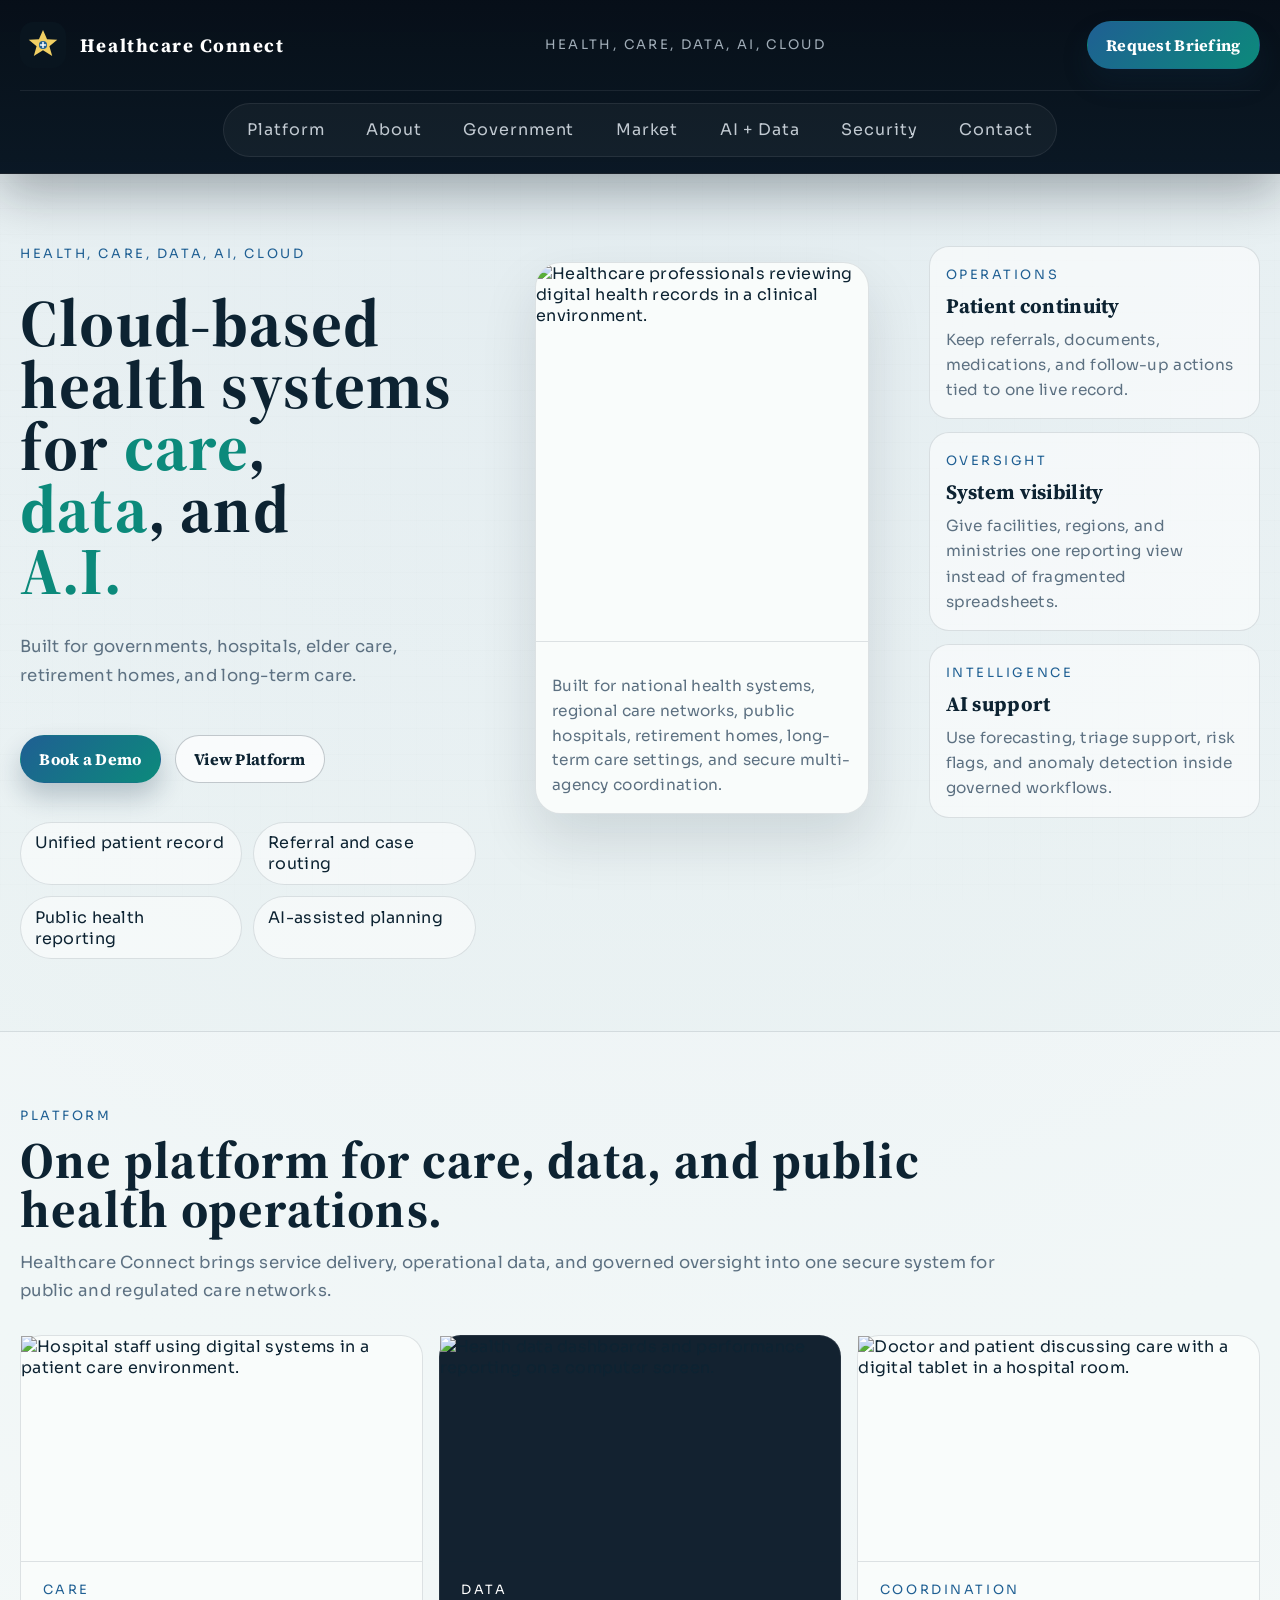
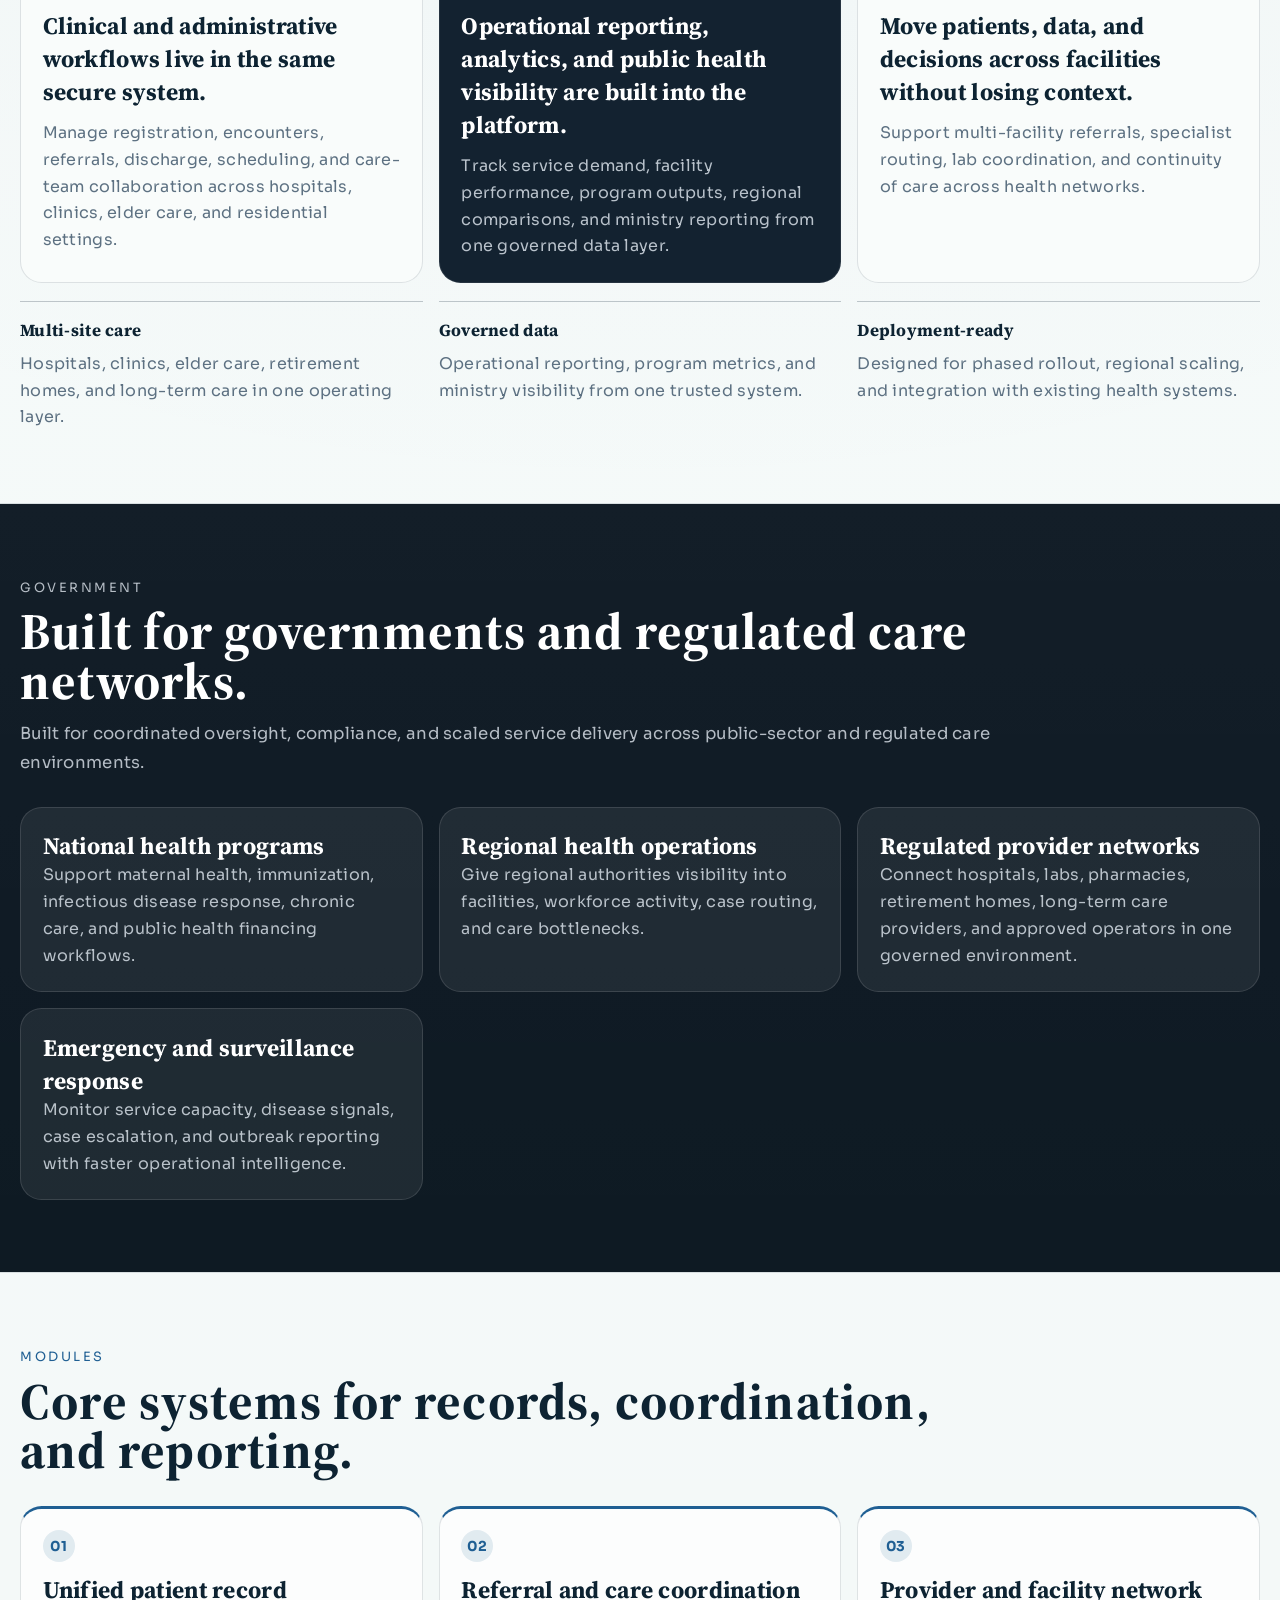
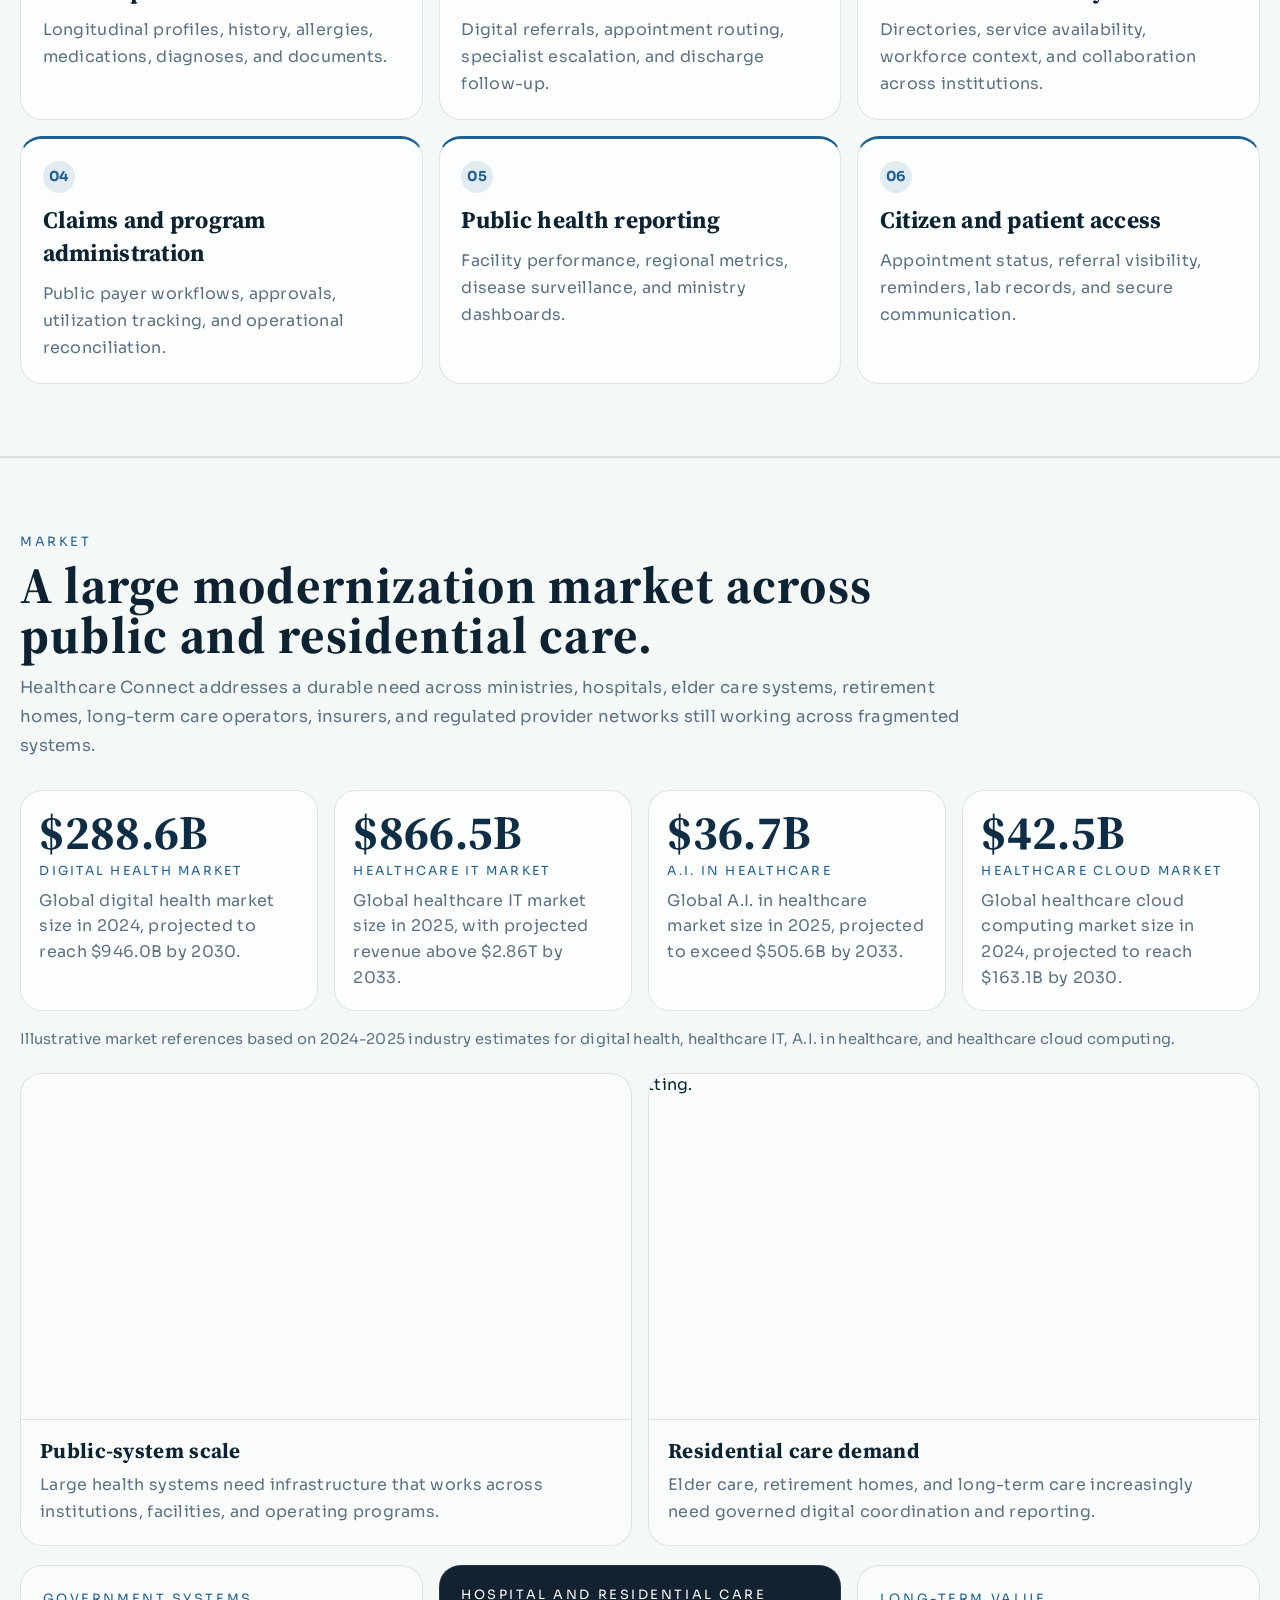
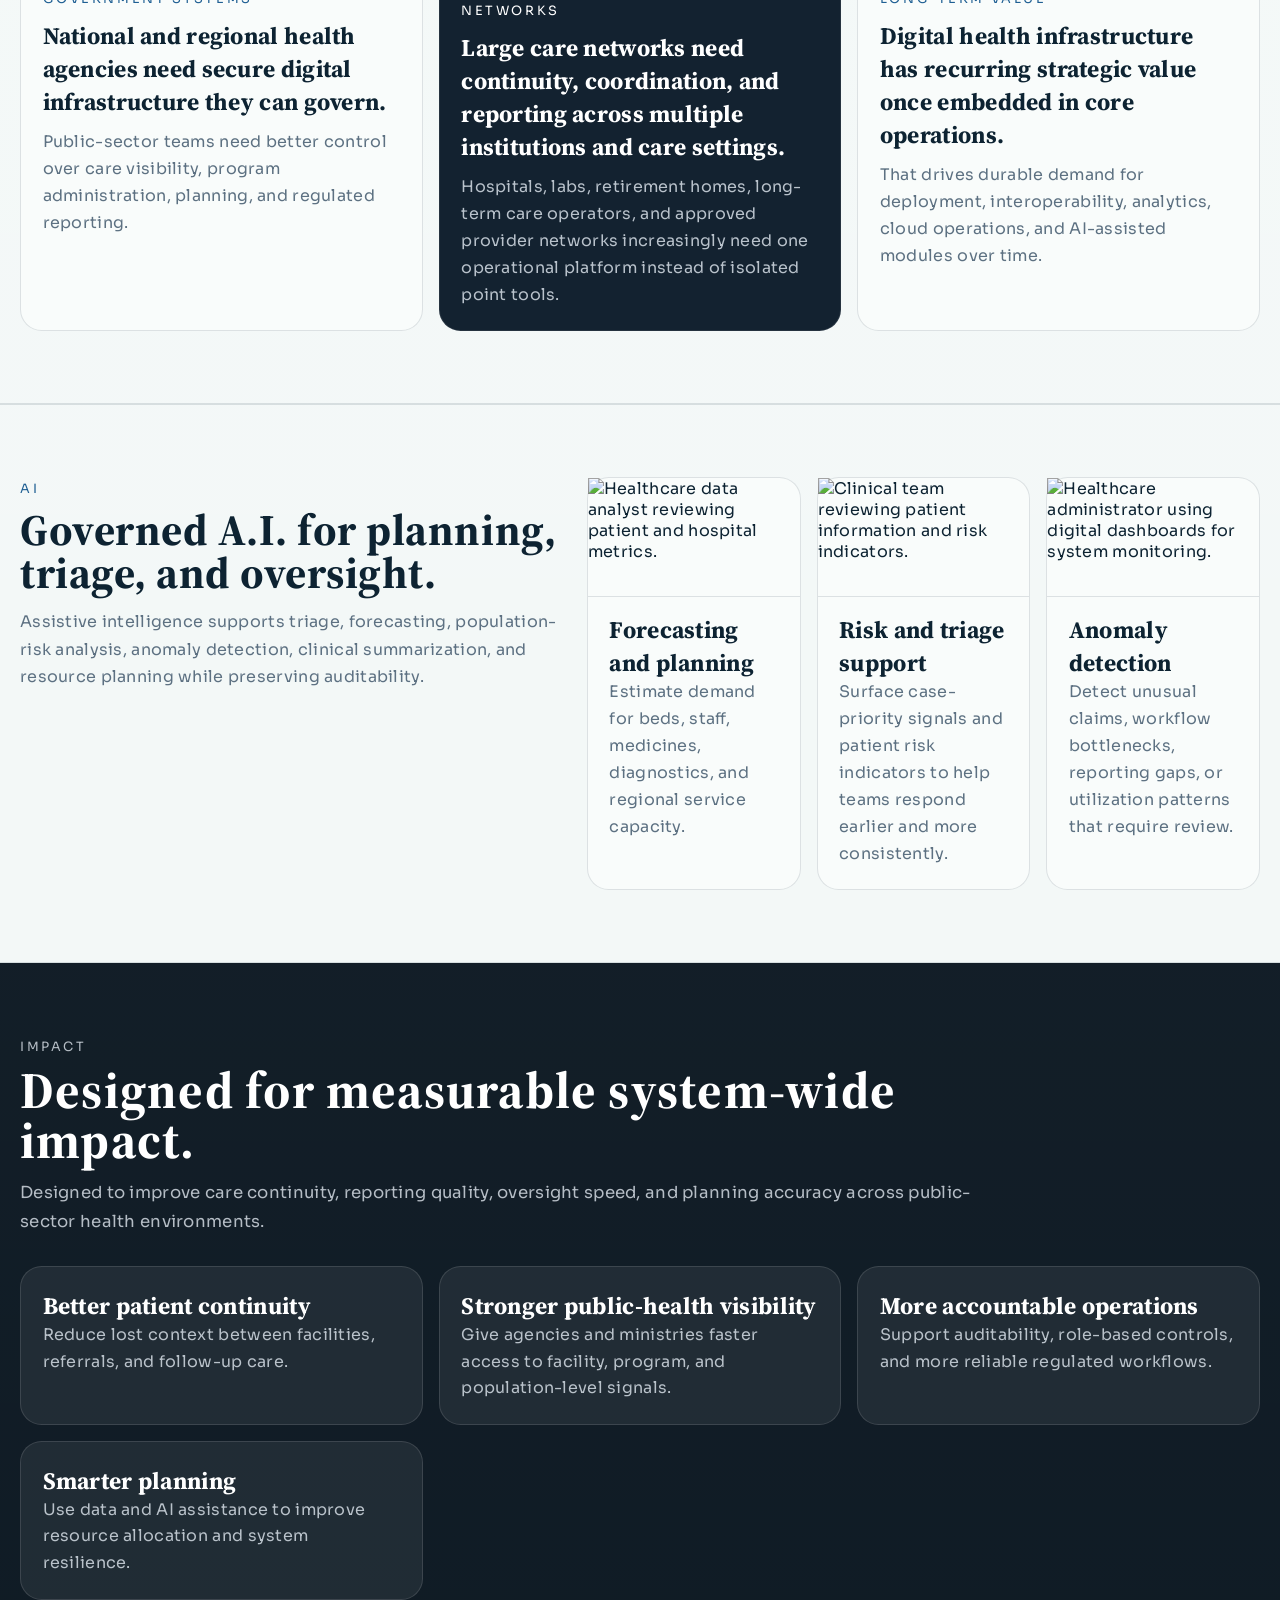
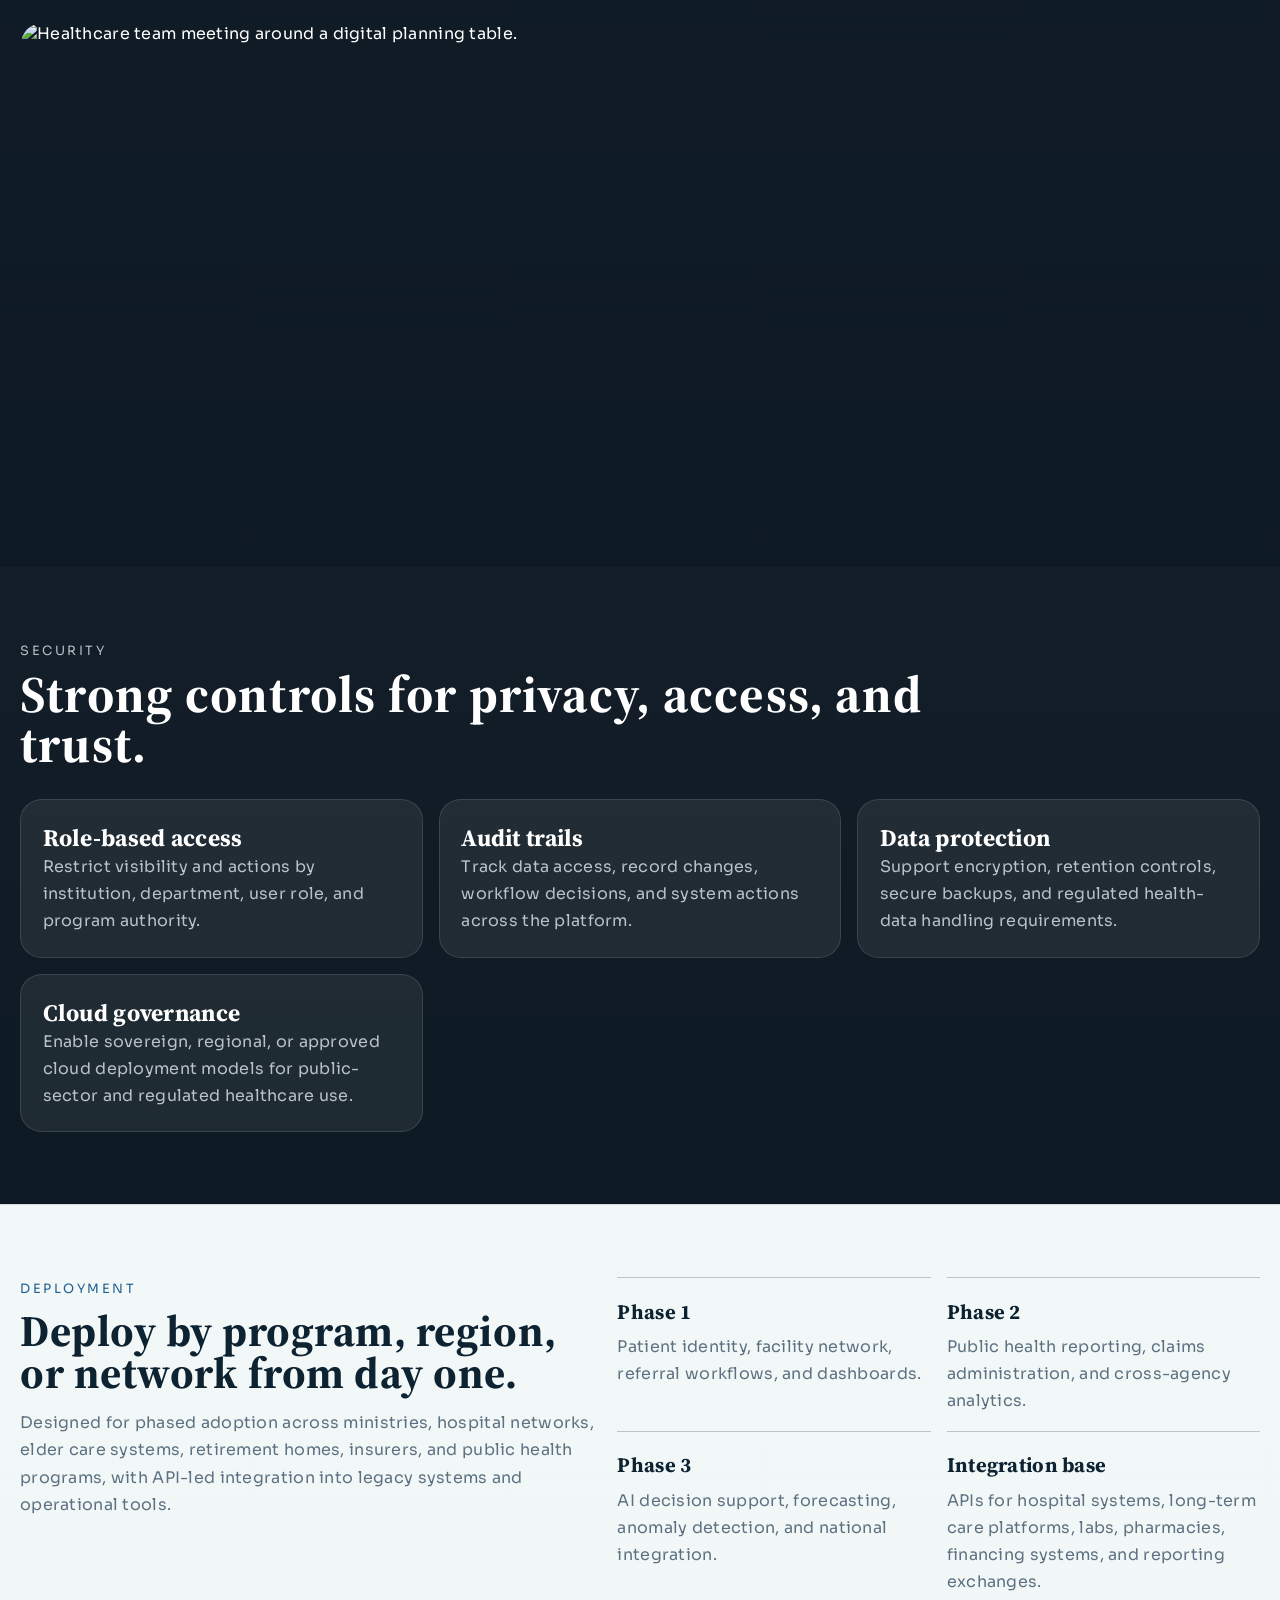
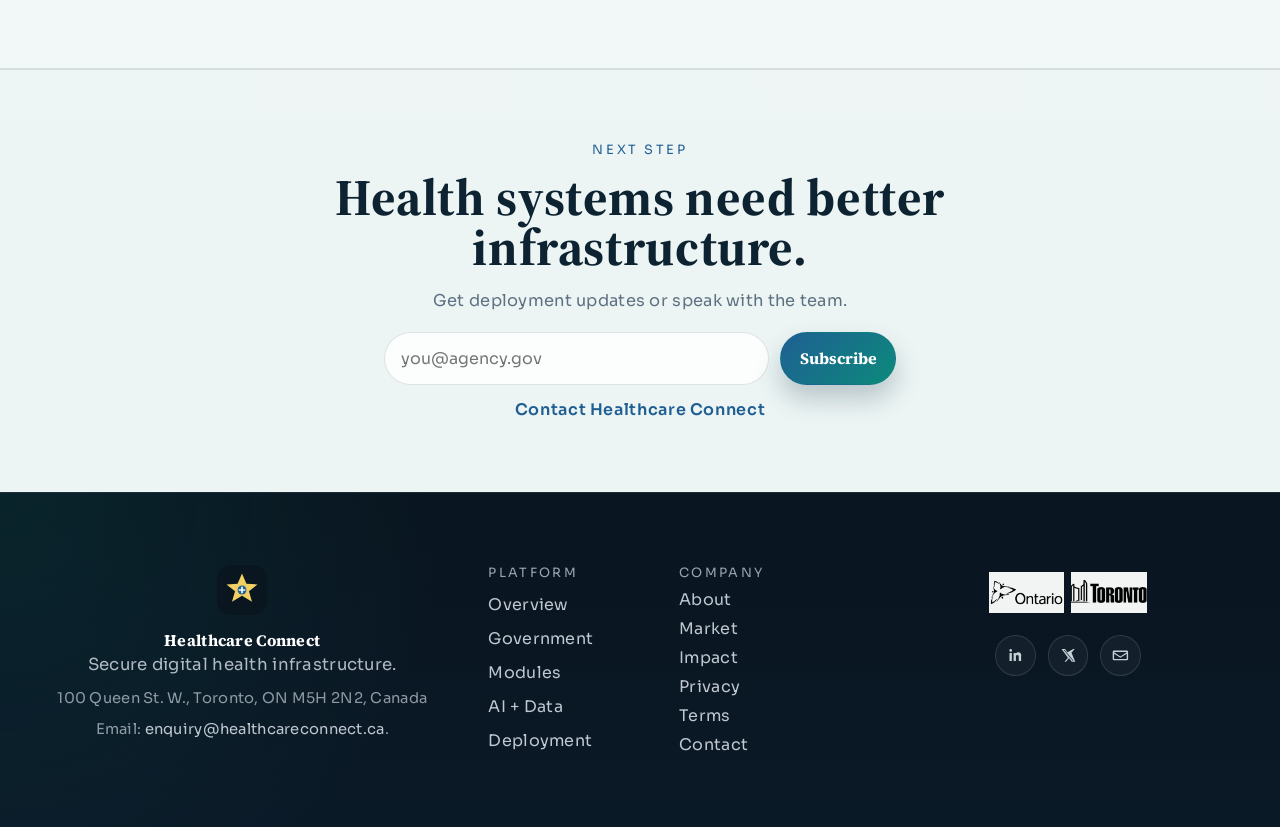
==== index.html @ ad05fa0a "Build Healthcare Connect site and deck" ====
<!DOCTYPE html>
<html lang="en">
<head>
  <meta charset="UTF-8">
  <meta name="viewport" content="width=device-width, initial-scale=1.0">
  <meta name="description" content="Healthcare Connect is a secure digital health infrastructure platform for governments, health systems, and regulated care networks.">
  <title>Healthcare Connect | Government-Ready Digital Health Infrastructure</title>
  <link rel="preconnect" href="https://fonts.googleapis.com">
  <link rel="preconnect" href="https://fonts.gstatic.com" crossorigin>
  <link href="https://fonts.googleapis.com/css2?family=Sora:wght@400;500;600;700&family=Source+Serif+4:wght@600;700&display=swap" rel="stylesheet">
  <link rel="icon" href="logo-mark.svg" type="image/svg+xml">
  <link rel="stylesheet" href="style.css">
</head>
<body>
  <div class="site-noise"></div>
  <header class="site-header">
    <div class="shell header-band">
      <a class="brand-link" href="./index.html" aria-label="Healthcare Connect home">
        <img class="brand-mark" src="logo-mark.svg" alt="Healthcare Connect logo">
        <div class="brand-copy">
          <span class="brand-name">Healthcare Connect</span>
        </div>
      </a>
      <div class="header-center">
        <span class="header-kicker">Health, Care, Data, AI, Cloud</span>
      </div>
      <a class="button button-solid" href="./contact.html">Request Briefing</a>
    </div>
    <div class="shell nav-shell">
      <nav class="main-nav" aria-label="Primary navigation">
        <a href="./index.html#platform">Platform</a>
        <a href="./about.html">About</a>
        <a href="./index.html#government">Government</a>
        <a href="./index.html#opportunity">Market</a>
        <a href="./index.html#intelligence">AI + Data</a>
        <a href="./index.html#security">Security</a>
        <a href="./contact.html">Contact</a>
      </nav>
    </div>
  </header>

  <main>
    <section class="hero">
      <div class="shell hero-grid">
        <article class="hero-copy">
          <span class="eyebrow">Health, Care, Data, AI, Cloud</span>
          <h1><span class="no-break">Cloud-based</span> <span class="no-break">health systems</span> for <span class="headline-accent">care</span>, <span class="headline-accent">data</span>, and <span class="no-break headline-accent">A.I.</span></h1>
          <p class="hero-dek">Built for governments, hospitals, elder care, retirement homes, and long-term care.</p>
          <div class="hero-actions">
            <a class="button button-solid" href="./contact.html">Book a Demo</a>
            <a class="button button-outline" href="./index.html#platform">View Platform</a>
          </div>
          <div class="hero-points">
            <span>Unified patient record</span>
            <span>Referral and case routing</span>
            <span>Public health reporting</span>
            <span>AI-assisted planning</span>
          </div>
        </article>

        <figure class="hero-visual">
          <img src="https://images.unsplash.com/photo-1576091160550-2173dba999ef?auto=format&fit=crop&w=1600&q=80" alt="Healthcare professionals reviewing digital health records in a clinical environment.">
          <figcaption>Built for national health systems, regional care networks, public hospitals, retirement homes, long-term care settings, and secure multi-agency coordination.</figcaption>
        </figure>

        <aside class="hero-rail">
          <article class="rail-card">
            <span class="rail-label">Operations</span>
            <strong>Patient continuity</strong>
            <p>Keep referrals, documents, medications, and follow-up actions tied to one live record.</p>
          </article>
          <article class="rail-card">
            <span class="rail-label">Oversight</span>
            <strong>System visibility</strong>
            <p>Give facilities, regions, and ministries one reporting view instead of fragmented spreadsheets.</p>
          </article>
          <article class="rail-card">
            <span class="rail-label">Intelligence</span>
            <strong>AI support</strong>
            <p>Use forecasting, triage support, risk flags, and anomaly detection inside governed workflows.</p>
          </article>
        </aside>
      </div>
    </section>

    <section class="section-sheet" id="platform">
      <div class="shell">
        <div class="section-head">
          <span class="section-tag">Platform</span>
          <h2>One platform for care, data, and public health operations.</h2>
          <p>Healthcare Connect brings service delivery, operational data, and governed oversight into one secure system for public and regulated care networks.</p>
        </div>
        <div class="feature-grid">
          <article class="feature-card">
            <img class="card-image" src="https://images.unsplash.com/photo-1584515933487-779824d29309?auto=format&fit=crop&w=1200&q=80" alt="Hospital staff using digital systems in a patient care environment.">
            <span class="feature-tag">Care</span>
            <h3>Clinical and administrative workflows live in the same secure system.</h3>
            <p>Manage registration, encounters, referrals, discharge, scheduling, and care-team collaboration across hospitals, clinics, elder care, and residential settings.</p>
          </article>
          <article class="feature-card feature-card-dark">
            <img class="card-image" src="https://images.unsplash.com/photo-1579154204601-01588f351e67?auto=format&fit=crop&w=1200&q=80" alt="Health data dashboards and performance reporting on a computer screen.">
            <span class="feature-tag">Data</span>
            <h3>Operational reporting, analytics, and public health visibility are built into the platform.</h3>
            <p>Track service demand, facility performance, program outputs, regional comparisons, and ministry reporting from one governed data layer.</p>
          </article>
          <article class="feature-card">
            <img class="card-image" src="https://images.unsplash.com/photo-1579684385127-1ef15d508118?auto=format&fit=crop&w=1200&q=80" alt="Doctor and patient discussing care with a digital tablet in a hospital room.">
            <span class="feature-tag">Coordination</span>
            <h3>Move patients, data, and decisions across facilities without losing context.</h3>
            <p>Support multi-facility referrals, specialist routing, lab coordination, and continuity of care across health networks.</p>
          </article>
        </div>
        <div class="platform-highlights">
          <article>
            <strong>Multi-site care</strong>
            <p>Hospitals, clinics, elder care, retirement homes, and long-term care in one operating layer.</p>
          </article>
          <article>
            <strong>Governed data</strong>
            <p>Operational reporting, program metrics, and ministry visibility from one trusted system.</p>
          </article>
          <article>
            <strong>Deployment-ready</strong>
            <p>Designed for phased rollout, regional scaling, and integration with existing health systems.</p>
          </article>
        </div>
      </div>
    </section>

    <section class="section-dark" id="government">
      <div class="shell">
        <div class="section-head section-head-light">
          <span class="section-tag">Government</span>
          <h2>Built for governments and regulated care networks.</h2>
          <p>Built for coordinated oversight, compliance, and scaled service delivery across public-sector and regulated care environments.</p>
        </div>
        <div class="government-grid">
          <article class="government-card">
            <strong>National health programs</strong>
            <p>Support maternal health, immunization, infectious disease response, chronic care, and public health financing workflows.</p>
          </article>
          <article class="government-card">
            <strong>Regional health operations</strong>
            <p>Give regional authorities visibility into facilities, workforce activity, case routing, and care bottlenecks.</p>
          </article>
          <article class="government-card">
            <strong>Regulated provider networks</strong>
            <p>Connect hospitals, labs, pharmacies, retirement homes, long-term care providers, and approved operators in one governed environment.</p>
          </article>
          <article class="government-card">
            <strong>Emergency and surveillance response</strong>
            <p>Monitor service capacity, disease signals, case escalation, and outbreak reporting with faster operational intelligence.</p>
          </article>
        </div>
      </div>
    </section>

    <section class="section-sheet" id="modules">
      <div class="shell">
        <div class="section-head">
          <span class="section-tag">Modules</span>
          <h2>Core systems for records, coordination, and reporting.</h2>
        </div>
        <div class="module-grid">
          <article class="module-card">
            <span class="module-no">01</span>
            <h3>Unified patient record</h3>
            <p>Longitudinal profiles, history, allergies, medications, diagnoses, and documents.</p>
          </article>
          <article class="module-card">
            <span class="module-no">02</span>
            <h3>Referral and care coordination</h3>
            <p>Digital referrals, appointment routing, specialist escalation, and discharge follow-up.</p>
          </article>
          <article class="module-card">
            <span class="module-no">03</span>
            <h3>Provider and facility network</h3>
            <p>Directories, service availability, workforce context, and collaboration across institutions.</p>
          </article>
          <article class="module-card">
            <span class="module-no">04</span>
            <h3>Claims and program administration</h3>
            <p>Public payer workflows, approvals, utilization tracking, and operational reconciliation.</p>
          </article>
          <article class="module-card">
            <span class="module-no">05</span>
            <h3>Public health reporting</h3>
            <p>Facility performance, regional metrics, disease surveillance, and ministry dashboards.</p>
          </article>
          <article class="module-card">
            <span class="module-no">06</span>
            <h3>Citizen and patient access</h3>
            <p>Appointment status, referral visibility, reminders, lab records, and secure communication.</p>
          </article>
        </div>
      </div>
    </section>

    <section class="section-sheet" id="opportunity">
      <div class="shell">
        <div class="section-head">
          <span class="section-tag">Market</span>
          <h2>A large modernization market across public and residential care.</h2>
          <p>Healthcare Connect addresses a durable need across ministries, hospitals, elder care systems, retirement homes, long-term care operators, insurers, and regulated provider networks still working across fragmented systems.</p>
        </div>
        <div class="market-stats">
          <article class="stat-card">
            <strong>$288.6B</strong>
            <span>digital health market</span>
            <p>Global digital health market size in 2024, projected to reach $946.0B by 2030.</p>
          </article>
          <article class="stat-card">
            <strong>$866.5B</strong>
            <span>healthcare IT market</span>
            <p>Global healthcare IT market size in 2025, with projected revenue above $2.86T by 2033.</p>
          </article>
          <article class="stat-card">
            <strong>$36.7B</strong>
            <span>A.I. in healthcare</span>
            <p>Global A.I. in healthcare market size in 2025, projected to exceed $505.6B by 2033.</p>
          </article>
          <article class="stat-card">
            <strong>$42.5B</strong>
            <span>healthcare cloud market</span>
            <p>Global healthcare cloud computing market size in 2024, projected to reach $163.1B by 2030.</p>
          </article>
        </div>
        <p class="market-source-note">Illustrative market references based on 2024-2025 industry estimates for digital health, healthcare IT, A.I. in healthcare, and healthcare cloud computing.</p>
        <div class="market-gallery">
          <article class="market-gallery-card">
            <img class="card-image" src="https://images.unsplash.com/photo-1584515933487-779824d29309?auto=format&fit=crop&w=1400&q=80" alt="Hospital corridor with clinical staff moving through a healthcare facility.">
            <strong>Public-system scale</strong>
            <p>Large health systems need infrastructure that works across institutions, facilities, and operating programs.</p>
          </article>
          <article class="market-gallery-card">
            <img class="card-image" src="https://images.unsplash.com/photo-1576091160399-112ba8d25d1d?auto=format&fit=crop&w=1400&q=80" alt="Senior care professional assisting an older adult in a residential care setting.">
            <strong>Residential care demand</strong>
            <p>Elder care, retirement homes, and long-term care increasingly need governed digital coordination and reporting.</p>
          </article>
        </div>
        <div class="opportunity-grid">
          <article class="feature-card">
            <span class="feature-tag">Government systems</span>
            <h3>National and regional health agencies need secure digital infrastructure they can govern.</h3>
            <p>Public-sector teams need better control over care visibility, program administration, planning, and regulated reporting.</p>
          </article>
          <article class="feature-card feature-card-dark">
            <span class="feature-tag">Hospital and residential care networks</span>
            <h3>Large care networks need continuity, coordination, and reporting across multiple institutions and care settings.</h3>
            <p>Hospitals, labs, retirement homes, long-term care operators, and approved provider networks increasingly need one operational platform instead of isolated point tools.</p>
          </article>
          <article class="feature-card">
            <span class="feature-tag">Long-term value</span>
            <h3>Digital health infrastructure has recurring strategic value once embedded in core operations.</h3>
            <p>That drives durable demand for deployment, interoperability, analytics, cloud operations, and AI-assisted modules over time.</p>
          </article>
        </div>
      </div>
    </section>

    <section class="section-sheet" id="intelligence">
      <div class="shell intelligence-shell">
        <div class="intelligence-copy">
          <span class="section-tag">AI</span>
          <h2>Governed A.I. for planning, triage, and oversight.</h2>
          <p>Assistive intelligence supports triage, forecasting, population-risk analysis, anomaly detection, clinical summarization, and resource planning while preserving auditability.</p>
        </div>
        <div class="intelligence-grid">
          <article class="intelligence-card">
            <img class="card-image" src="https://images.unsplash.com/photo-1581056771107-24ca5f033842?auto=format&fit=crop&w=1200&q=80" alt="Healthcare data analyst reviewing patient and hospital metrics.">
            <strong>Forecasting and planning</strong>
            <p>Estimate demand for beds, staff, medicines, diagnostics, and regional service capacity.</p>
          </article>
          <article class="intelligence-card">
            <img class="card-image" src="https://images.unsplash.com/photo-1576671081837-49000212a370?auto=format&fit=crop&w=1200&q=80" alt="Clinical team reviewing patient information and risk indicators.">
            <strong>Risk and triage support</strong>
            <p>Surface case-priority signals and patient risk indicators to help teams respond earlier and more consistently.</p>
          </article>
          <article class="intelligence-card">
            <img class="card-image" src="https://images.unsplash.com/photo-1579165466741-7f35e4755660?auto=format&fit=crop&w=1200&q=80" alt="Healthcare administrator using digital dashboards for system monitoring.">
            <strong>Anomaly detection</strong>
            <p>Detect unusual claims, workflow bottlenecks, reporting gaps, or utilization patterns that require review.</p>
          </article>
        </div>
      </div>
    </section>

    <section class="section-dark" id="impact">
      <div class="shell">
        <div class="section-head section-head-light">
          <span class="section-tag">Impact</span>
          <h2>Designed for measurable system-wide impact.</h2>
          <p>Designed to improve care continuity, reporting quality, oversight speed, and planning accuracy across public-sector health environments.</p>
        </div>
        <div class="impact-grid">
          <article class="security-card">
            <strong>Better patient continuity</strong>
            <p>Reduce lost context between facilities, referrals, and follow-up care.</p>
          </article>
          <article class="security-card">
            <strong>Stronger public-health visibility</strong>
            <p>Give agencies and ministries faster access to facility, program, and population-level signals.</p>
          </article>
          <article class="security-card">
            <strong>More accountable operations</strong>
            <p>Support auditability, role-based controls, and more reliable regulated workflows.</p>
          </article>
          <article class="security-card">
            <strong>Smarter planning</strong>
            <p>Use data and AI assistance to improve resource allocation and system resilience.</p>
          </article>
        </div>
        <div class="impact-visual-band">
          <img src="https://images.unsplash.com/photo-1579154204601-01588f351e67?auto=format&fit=crop&w=1800&q=80" alt="Healthcare team meeting around a digital planning table.">
        </div>
      </div>
    </section>

    <section class="section-dark" id="security">
      <div class="shell">
        <div class="section-head section-head-light">
          <span class="section-tag">Security</span>
          <h2>Strong controls for privacy, access, and trust.</h2>
        </div>
        <div class="security-grid">
          <article class="security-card">
            <strong>Role-based access</strong>
            <p>Restrict visibility and actions by institution, department, user role, and program authority.</p>
          </article>
          <article class="security-card">
            <strong>Audit trails</strong>
            <p>Track data access, record changes, workflow decisions, and system actions across the platform.</p>
          </article>
          <article class="security-card">
            <strong>Data protection</strong>
            <p>Support encryption, retention controls, secure backups, and regulated health-data handling requirements.</p>
          </article>
          <article class="security-card">
            <strong>Cloud governance</strong>
            <p>Enable sovereign, regional, or approved cloud deployment models for public-sector and regulated healthcare use.</p>
          </article>
        </div>
      </div>
    </section>

    <section class="section-sheet" id="deployment">
      <div class="shell deployment-shell">
        <div class="deployment-copy">
          <span class="section-tag">Deployment</span>
          <h2>Deploy by program, region, or network from day one.</h2>
          <p>Designed for phased adoption across ministries, hospital networks, elder care systems, retirement homes, insurers, and public health programs, with API-led integration into legacy systems and operational tools.</p>
        </div>
        <div class="deployment-list">
          <article>
            <strong>Phase 1</strong>
            <p>Patient identity, facility network, referral workflows, and dashboards.</p>
          </article>
          <article>
            <strong>Phase 2</strong>
            <p>Public health reporting, claims administration, and cross-agency analytics.</p>
          </article>
          <article>
            <strong>Phase 3</strong>
            <p>AI decision support, forecasting, anomaly detection, and national integration.</p>
          </article>
          <article>
            <strong>Integration base</strong>
            <p>APIs for hospital systems, long-term care platforms, labs, pharmacies, financing systems, and reporting exchanges.</p>
          </article>
        </div>
      </div>
    </section>

    <section class="closing-section">
      <div class="shell closing-stack">
        <span class="section-tag">Next Step</span>
        <h2>Health systems need better infrastructure.</h2>
        <p class="closing-lead">Get deployment updates or speak with the team.</p>
        <form class="closing-inline-form" action="#" method="post">
          <input type="email" name="newsletter-email" placeholder="you@agency.gov" required>
          <button class="button button-solid" type="submit">Subscribe</button>
        </form>
        <a class="closing-link" href="./contact.html">Contact Healthcare Connect</a>
      </div>
    </section>
  </main>

  <footer class="site-footer">
    <div class="shell footer-shell">
      <div class="footer-brand">
        <img class="brand-mark" src="logo-mark.svg" alt="Healthcare Connect logo">
        <div>
          <strong>Healthcare Connect</strong>
          <p>Secure digital health infrastructure.</p>
          <p class="footer-address">100 Queen St. W., Toronto, ON M5H 2N2, Canada</p>
          <p class="footer-email">Email: <a href="mailto:enquiry@healthcareconnect.ca">enquiry@healthcareconnect.ca</a>.</p>
        </div>
      </div>
      <div class="footer-links">
        <div class="footer-link-group">
          <span>Platform</span>
          <a href="./index.html#platform">Overview</a>
          <a href="./index.html#government">Government</a>
          <a href="./index.html#modules">Modules</a>
          <a href="./index.html#intelligence">AI + Data</a>
          <a href="./index.html#deployment">Deployment</a>
        </div>
        <div class="footer-link-group">
          <span>Company</span>
          <a href="./about.html">About</a>
          <a href="./index.html#opportunity">Market</a>
          <a href="./index.html#impact">Impact</a>
          <a href="./privacy.html">Privacy</a>
          <a href="./terms.html">Terms</a>
          <a href="./contact.html">Contact</a>
        </div>
      </div>
      <div class="footer-social-block">
        <div class="footer-logo-strip" aria-label="Partner logos">
          <img src="./ontlog.png" alt="Ontario logo">
          <img src="./citor.png" alt="City of Toronto logo">
        </div>
        <div class="footer-socials" aria-label="Social media links">
          <a href="#" aria-label="LinkedIn">
            <svg viewBox="0 0 24 24" aria-hidden="true"><path fill="currentColor" d="M6.94 8.5H3.56V20h3.38V8.5ZM5.25 3A1.97 1.97 0 1 0 5.3 6.94 1.97 1.97 0 0 0 5.25 3ZM20.44 12.47c0-3.45-1.84-5.05-4.3-5.05-1.98 0-2.87 1.09-3.37 1.86V8.5H9.4V20h3.37v-6.42c0-.34.03-.68.13-.93.27-.68.9-1.38 1.95-1.38 1.38 0 1.93 1.04 1.93 2.57V20h3.37v-7.53Z"/></svg>
          </a>
          <a href="#" aria-label="X">
            <svg viewBox="0 0 24 24" aria-hidden="true"><path fill="currentColor" d="M18.9 3H21l-4.58 5.24L21.8 21h-4.94l-3.87-5.06L8.56 21H6.45l4.9-5.61L2.2 3h5.07l3.5 4.63L18.9 3Zm-.73 16.74h1.16L6.64 4.2H5.4l12.77 15.54Z"/></svg>
          </a>
          <a href="mailto:enquiry@healthcareconnect.ca" aria-label="Email">
            <svg viewBox="0 0 24 24" aria-hidden="true"><path fill="currentColor" d="M3 5h18a2 2 0 0 1 2 2v10a2 2 0 0 1-2 2H3a2 2 0 0 1-2-2V7a2 2 0 0 1 2-2Zm0 2v.51l9 5.89 9-5.89V7H3Zm18 10V9.49l-8.45 5.53a1 1 0 0 1-1.1 0L3 9.49V17h18Z"/></svg>
          </a>
        </div>
      </div>
    </div>
  </footer>

  <script src="script.js"></script>
</body>
</html>
---- style.css ----
:root {
  --paper: #edf5f4;
  --paper-bright: #f9fcfb;
  --ink: #0d2332;
  --muted: #5d7182;
  --line: rgba(13, 35, 50, 0.12);
  --line-strong: rgba(13, 35, 50, 0.24);
  --navy: #0f2e46;
  --cobalt: #1f5f93;
  --teal: #0c8a7b;
  --deep: #09151f;
  --deep-soft: #132230;
  --white: #ffffff;
}

*,
*::before,
*::after {
  box-sizing: border-box;
}

html {
  scroll-behavior: smooth;
}

body {
  margin: 0;
  font-family: "Sora", sans-serif;
  letter-spacing: 0.018em;
  color: var(--ink);
  background:
    radial-gradient(circle at top, rgba(31, 95, 147, 0.08), transparent 24%),
    linear-gradient(180deg, rgba(255, 255, 255, 0.35), rgba(255, 255, 255, 0)),
    var(--paper);
}

img {
  display: block;
  max-width: 100%;
}

a {
  color: inherit;
}

button,
input,
textarea {
  font: inherit;
}

h1,
h2,
h3,
strong,
.brand-name,
.button,
.header-edition {
  font-family: "Source Serif 4", serif;
  font-weight: 700;
}

h1,
h2,
h3,
p {
  margin: 0;
}

.shell {
  width: min(1240px, calc(100% - 2rem));
  margin: 0 auto;
}

.site-noise {
  position: fixed;
  inset: 0;
  pointer-events: none;
  background:
    linear-gradient(rgba(0, 0, 0, 0.018) 1px, transparent 1px),
    linear-gradient(90deg, rgba(0, 0, 0, 0.015) 1px, transparent 1px);
  background-size: 100% 26px, 26px 100%;
  opacity: 0.45;
  z-index: 0;
}

.site-header,
main,
.site-footer {
  position: relative;
  z-index: 1;
}

.site-header {
  background:
    linear-gradient(180deg, rgba(7, 15, 24, 0.98), rgba(11, 24, 37, 0.95)),
    var(--deep);
  border-bottom: 1px solid rgba(255, 255, 255, 0.08);
  box-shadow: 0 18px 48px rgba(6, 16, 26, 0.32);
}

.header-band {
  display: grid;
  grid-template-columns: auto 1fr auto;
  gap: 1rem;
  align-items: center;
  min-height: 5.6rem;
}

.brand-link,
.brand-copy,
.footer-brand {
  display: flex;
  align-items: center;
}

.brand-link {
  gap: 0.9rem;
  text-decoration: none;
}

.brand-mark {
  width: 2.85rem;
  height: 2.85rem;
}

.brand-copy {
  flex-direction: column;
  align-items: flex-start;
  gap: 0.08rem;
}

.brand-name,
.header-edition {
  color: var(--white);
}

.brand-name {
  font-size: 1.18rem;
  letter-spacing: 0.08em;
}

.brand-subtitle,
.header-kicker {
  color: rgba(214, 228, 239, 0.74);
  font-size: 0.82rem;
  letter-spacing: 0.18em;
  text-transform: uppercase;
}

.header-center {
  text-align: center;
  justify-self: center;
  padding: 0 1rem;
}

.header-kicker {
  display: block;
}

.header-edition {
  display: block;
  font-size: 1.14rem;
  letter-spacing: 0.06em;
}

.nav-shell {
  border-top: 1px solid rgba(255, 255, 255, 0.08);
  padding: 0.75rem 0 1rem;
}

.main-nav {
  display: flex;
  flex-wrap: wrap;
  gap: 0.55rem;
  align-items: center;
  padding: 0.45rem;
  border: 1px solid rgba(255, 255, 255, 0.08);
  background: rgba(255, 255, 255, 0.04);
  border-radius: 999px;
  width: fit-content;
  max-width: 100%;
  margin: 0 auto;
}

.main-nav a,
.footer-links a {
  text-decoration: none;
}

.main-nav a {
  min-height: 2.35rem;
  display: inline-flex;
  align-items: center;
  padding: 0 0.95rem;
  border-radius: 999px;
  color: rgba(232, 239, 247, 0.82);
  border: 1px solid transparent;
  letter-spacing: 0.06em;
}

.main-nav a:hover {
  background: rgba(31, 95, 147, 0.18);
  border-color: rgba(31, 95, 147, 0.32);
  color: var(--white);
}

.button {
  display: inline-flex;
  align-items: center;
  justify-content: center;
  min-height: 3rem;
  padding: 0 1.15rem;
  border-radius: 999px;
  border: 1px solid transparent;
  text-decoration: none;
  font-size: 1rem;
}

.button-solid {
  background: linear-gradient(135deg, var(--cobalt), var(--teal));
  color: var(--white);
  box-shadow: 0 14px 26px rgba(15, 46, 70, 0.24);
}

.button-outline {
  background: rgba(255, 255, 255, 0.72);
  border-color: var(--line-strong);
  color: var(--ink);
}

.hero,
.section-sheet,
.section-dark,
.closing-section,
.page-hero,
.site-footer {
  padding: 4.5rem 0;
}

.hero-grid {
  display: grid;
  grid-template-columns: 1.1fr 1fr 0.8fr;
  gap: 1.2rem;
  align-items: start;
}

.hero-copy,
.hero-visual,
.hero-rail,
.about-grid,
.belief-grid,
.narrative-shell,
.narrative-list,
.feature-grid,
.opportunity-grid,
.government-grid,
.module-grid,
.intelligence-shell,
.intelligence-grid,
.impact-grid,
.security-grid,
.deployment-shell,
.deployment-list,
.closing-shell,
.contact-shell,
.legal-grid,
.footer-shell {
  display: grid;
  gap: 1rem;
}

.hero-copy {
  align-content: start;
}

.eyebrow,
.section-tag,
.feature-tag,
.rail-label,
.newsletter-panel span,
.contact-form span,
.footer-newsletter label {
  display: inline-block;
  color: var(--cobalt);
  font-size: 0.8rem;
  letter-spacing: 0.2em;
  text-transform: uppercase;
}

.hero-copy h1,
.page-hero h1 {
  margin: 0.9rem 0 1rem;
  font-size: clamp(2.7rem, 5.2vw, 4.6rem);
  line-height: 0.93;
  letter-spacing: 0.018em;
}

.hero-copy h1 {
  max-width: 9.5ch;
}

.page-hero h1 {
  max-width: 100%;
}

.no-break {
  white-space: nowrap;
}

.headline-accent {
  color: var(--teal);
}

.hero-dek,
.section-head p,
.closing-copy p,
.footer-brand p {
  color: var(--muted);
  line-height: 1.72;
  font-size: 1.04rem;
}

.hero-dek {
  max-width: 34rem;
}

.hero-actions {
  display: flex;
  gap: 0.85rem;
  margin-top: 1.8rem;
}

.hero-points {
  display: grid;
  grid-template-columns: repeat(2, minmax(0, max-content));
  gap: 0.7rem;
  margin-top: 1.4rem;
}

.hero-points span {
  padding: 0.6rem 0.85rem;
  border: 1px solid var(--line);
  background: rgba(255, 255, 255, 0.52);
  border-radius: 999px;
}

.hero-visual,
.feature-card,
.government-card,
.module-card,
.intelligence-card,
.security-card,
.contact-card,
.contact-form,
.legal-card,
.newsletter-panel {
  border: 1px solid var(--line);
  background: var(--paper-bright);
}

.hero-visual {
  overflow: hidden;
  border-radius: 1.6rem;
  box-shadow: 0 26px 56px rgba(10, 28, 45, 0.12);
}

.hero-visual img {
  width: 100%;
  aspect-ratio: 7 / 8;
  object-fit: cover;
  border-bottom: 1px solid var(--line);
}

.hero-visual figcaption {
  padding: 1rem;
  color: var(--muted);
  line-height: 1.6;
  font-size: 0.96rem;
}

.hero-rail {
  display: grid;
  gap: 0.8rem;
}

.rail-card {
  padding: 1rem;
  border: 1px solid var(--line);
  border-radius: 1.25rem;
  background: rgba(255, 255, 255, 0.56);
}

.rail-card strong {
  display: block;
  margin: 0.5rem 0 0.45rem;
  font-size: 1.28rem;
}

.rail-card p {
  color: var(--muted);
  line-height: 1.64;
  font-size: 0.96rem;
}

.section-sheet {
  background: rgba(255, 255, 255, 0.26);
  border-top: 1px solid var(--line);
  border-bottom: 1px solid var(--line);
}

.section-dark {
  background:
    linear-gradient(180deg, rgba(255, 255, 255, 0.04), rgba(255, 255, 255, 0.02)),
    var(--deep);
  color: var(--white);
}

.section-head {
  max-width: 61rem;
  margin-bottom: 1.85rem;
}

.section-head h2 {
  margin: 0.65rem 0 0.85rem;
  font-size: clamp(2.2rem, 4vw, 3.45rem);
  line-height: 0.97;
  letter-spacing: 0.024em;
}

.section-head-light .section-tag,
.section-head-light p {
  color: rgba(232, 239, 247, 0.76);
}

.section-head-light h2 {
  color: var(--white);
}

.feature-grid,
.opportunity-grid,
.government-grid,
.impact-grid,
.security-grid {
  grid-template-columns: repeat(3, minmax(0, 1fr));
}

.market-stats {
  display: grid;
  grid-template-columns: repeat(4, minmax(0, 1fr));
  gap: 1rem;
  margin: 0 0 1.2rem;
}

.market-gallery {
  display: grid;
  grid-template-columns: repeat(2, minmax(0, 1fr));
  gap: 1rem;
  margin: 0 0 1.2rem;
}

.market-gallery-card {
  border: 1px solid var(--line);
  border-radius: 1.35rem;
  background: var(--paper-bright);
  overflow: hidden;
}

.market-gallery-card strong {
  display: block;
  margin: 0.15rem 1.2rem 0.45rem;
  font-size: 1.32rem;
}

.market-gallery-card p {
  margin: 0 1.2rem 1.2rem;
  color: var(--muted);
  line-height: 1.66;
}

.stat-card {
  padding: 1.2rem 1.15rem;
  border: 1px solid var(--line);
  border-radius: 1.35rem;
  background: rgba(255, 255, 255, 0.72);
}

.stat-card strong {
  display: block;
  font-size: clamp(2rem, 4vw, 3rem);
  line-height: 0.95;
  color: var(--navy);
}

.stat-card span {
  display: block;
  margin: 0.45rem 0 0.55rem;
  color: var(--cobalt);
  font-size: 0.78rem;
  letter-spacing: 0.18em;
  text-transform: uppercase;
}

.stat-card p {
  color: var(--muted);
  line-height: 1.62;
}

.market-source-note {
  margin: -0.15rem 0 1.35rem;
  color: var(--muted);
  font-size: 0.92rem;
  line-height: 1.6;
}

.platform-highlights {
  display: grid;
  grid-template-columns: repeat(3, minmax(0, 1fr));
  gap: 1rem;
  margin-top: 1.15rem;
}

.about-mini-grid,
.legal-summary-grid {
  display: grid;
  grid-template-columns: repeat(3, minmax(0, 1fr));
  gap: 1rem;
  margin-top: 1.2rem;
}

.about-image-band,
.impact-visual-band {
  margin-top: 1.4rem;
}

.about-image-band img,
.impact-visual-band img {
  width: 100%;
  aspect-ratio: 21 / 8;
  object-fit: cover;
  border: 1px solid var(--line);
  border-radius: 1.4rem;
}

.platform-highlights article,
.mini-panel {
  padding: 1rem 0 0;
  border-top: 1px solid var(--line-strong);
}

.platform-highlights strong,
.mini-panel strong {
  display: block;
  margin-bottom: 0.55rem;
  font-size: 1.06rem;
}

.platform-highlights p,
.mini-panel p {
  color: var(--muted);
  line-height: 1.66;
}

.about-grid {
  grid-template-columns: repeat(2, minmax(0, 1fr));
}

.about-card,
.narrative-copy,
.narrative-list article {
  padding: 1.3rem;
  border: 1px solid var(--line);
  background: var(--paper-bright);
}

.about-card h2 {
  margin: 0.7rem 0 0.85rem;
  font-size: clamp(1.85rem, 3vw, 2.6rem);
  line-height: 1.02;
  letter-spacing: 0.012em;
}

.about-card p,
.narrative-copy p,
.narrative-list p {
  color: var(--muted);
  line-height: 1.7;
}

.belief-grid {
  grid-template-columns: repeat(3, minmax(0, 1fr));
}

.narrative-shell {
  grid-template-columns: 0.95fr 1.05fr;
  align-items: start;
}

.narrative-copy h2 {
  margin: 0.7rem 0 0.85rem;
  font-size: clamp(2rem, 3.4vw, 3rem);
  line-height: 0.99;
  letter-spacing: 0.012em;
}

.narrative-list {
  grid-template-columns: 1fr;
}

.narrative-list article strong {
  display: block;
  margin-bottom: 0.55rem;
  font-size: 1.3rem;
}

.module-grid {
  grid-template-columns: repeat(3, minmax(0, 1fr));
}

.feature-card,
.government-card,
.module-card,
.intelligence-card,
.security-card,
.contact-card,
.contact-form,
.legal-card {
  padding: 1.35rem;
  border-radius: 1.35rem;
}

.feature-card h3,
.government-card strong,
.module-card h3,
.intelligence-card strong,
.security-card strong,
.contact-card h2,
.legal-card h2 {
  margin: 0.65rem 0 0.72rem;
  font-size: 1.48rem;
}

.feature-card p,
.government-card p,
.module-card p,
.intelligence-card p,
.security-card p,
.contact-list,
.contact-note a,
.legal-card p,
.deployment-list p {
  color: var(--muted);
  line-height: 1.68;
}

.card-image {
  width: calc(100% + 2.7rem);
  max-width: none;
  margin: -1.35rem -1.35rem 1rem;
  aspect-ratio: 16 / 9;
  object-fit: cover;
  border-bottom: 1px solid var(--line);
}

.feature-card-dark {
  background: var(--deep-soft);
  border-color: rgba(255, 255, 255, 0.08);
}

.feature-card-dark .feature-tag,
.feature-card-dark h3,
.feature-card-dark p {
  color: var(--white);
}

.feature-card-dark p {
  color: rgba(232, 239, 247, 0.78);
}

.government-card,
.security-card {
  background: rgba(255, 255, 255, 0.07);
  border-color: rgba(255, 255, 255, 0.12);
}

.government-card strong,
.security-card strong,
.government-card p,
.security-card p {
  color: var(--white);
}

.government-card p,
.security-card p {
  color: rgba(232, 239, 247, 0.77);
}

.module-card {
  border-top: 3px solid var(--cobalt);
  background: rgba(255, 255, 255, 0.68);
}

.module-no {
  display: inline-flex;
  width: 2rem;
  height: 2rem;
  align-items: center;
  justify-content: center;
  border-radius: 999px;
  background: rgba(31, 95, 147, 0.12);
  color: var(--cobalt);
  font-size: 0.86rem;
  font-weight: 700;
}

.intelligence-shell {
  grid-template-columns: 0.9fr 1.1fr;
}

.intelligence-copy h2 {
  margin: 0.7rem 0 0.85rem;
  font-size: clamp(2.15rem, 3.4vw, 3.2rem);
  line-height: 0.98;
  letter-spacing: 0.012em;
}

.intelligence-copy p {
  color: var(--muted);
  line-height: 1.72;
}

.intelligence-grid {
  grid-template-columns: repeat(3, minmax(0, 1fr));
}

.deployment-shell {
  grid-template-columns: 0.95fr 1.05fr;
  align-items: start;
}

.deployment-copy h2 {
  margin: 0.7rem 0 0.85rem;
  font-size: clamp(2.15rem, 3.4vw, 3.2rem);
  line-height: 0.98;
  letter-spacing: 0.012em;
}

.deployment-copy p {
  color: var(--muted);
  line-height: 1.72;
}

.deployment-list {
  grid-template-columns: repeat(2, minmax(0, 1fr));
}

.deployment-list article {
  padding: 1.2rem 0 0;
  border-top: 1px solid var(--line-strong);
}

.deployment-list strong {
  display: block;
  margin-bottom: 0.55rem;
  font-size: 1.28rem;
}

.closing-section {
  border-top: 1px solid var(--line);
}

.closing-shell {
  grid-template-columns: 1fr 0.78fr;
  align-items: end;
}

.closing-copy h2 {
  margin: 0.7rem 0 0.9rem;
  font-size: clamp(2.2rem, 4vw, 3.3rem);
  line-height: 0.98;
  letter-spacing: 0.012em;
}

.closing-stack {
  max-width: 46rem;
  margin: 0 auto;
  display: grid;
  justify-items: center;
  text-align: center;
  gap: 0.9rem;
}

.closing-stack h2 {
  margin: 0;
  font-size: clamp(2.25rem, 4vw, 3.35rem);
  line-height: 0.98;
  letter-spacing: 0.012em;
}

.closing-lead {
  color: var(--muted);
  line-height: 1.68;
  font-size: 1.02rem;
}

.closing-inline-form {
  width: min(32rem, 100%);
  display: grid;
  grid-template-columns: minmax(0, 1fr) auto;
  gap: 0.7rem;
  margin-top: 0.2rem;
}

.closing-inline-form input {
  width: 100%;
  min-height: 3rem;
  padding: 0.95rem 1rem;
  border: 1px solid var(--line);
  background: rgba(255, 255, 255, 0.84);
  border-radius: 999px;
}

.closing-link {
  color: var(--cobalt);
  text-decoration: none;
  font-weight: 600;
  letter-spacing: 0.04em;
}

.closing-link:hover {
  text-decoration: underline;
}

.closing-actions,
.newsletter-panel,
.footer-newsletter {
  display: grid;
  gap: 0.75rem;
}

.newsletter-panel,
.footer-newsletter {
  padding: 1.1rem;
  border-radius: 1.3rem;
}

.newsletter-copy,
.footer-newsletter-copy {
  color: var(--muted);
  line-height: 1.6;
  font-size: 0.94rem;
  margin: -0.1rem 0 0.1rem;
}

.newsletter-panel input,
.footer-newsletter input,
.contact-form input,
.contact-form textarea {
  width: 100%;
  min-height: 3rem;
  padding: 0.95rem 1rem;
  border: 1px solid var(--line);
  background: rgba(255, 255, 255, 0.84);
}

.page-hero {
  padding: 2.2rem 0 1.1rem;
}

.page-hero-shell {
  border-bottom: 1px solid var(--line);
  padding-bottom: 0.85rem;
}

.page-hero .section-head {
  max-width: 74rem;
}

.contact-stack {
  display: grid;
  gap: 1.4rem;
}

.contact-intro-card {
  border: 1px solid var(--line);
  border-radius: 1.5rem;
  background: var(--paper-bright);
  overflow: hidden;
}

.contact-intro-copy {
  padding: 1.25rem 1.3rem 1.35rem;
}

.contact-intro-copy h2 {
  margin: 0.65rem 0 0.7rem;
  font-size: clamp(2rem, 3.5vw, 3rem);
  line-height: 0.98;
}

.contact-intro-copy p {
  color: var(--muted);
  line-height: 1.7;
}

.contact-banner {
  width: 100%;
  aspect-ratio: 19 / 7;
  object-fit: cover;
}

.contact-list {
  margin: 1rem 0 0;
  padding-left: 1.2rem;
}

.contact-list li + li {
  margin-top: 0.45rem;
}

.contact-note {
  margin-top: 1.4rem;
  padding-top: 1rem;
  border-top: 1px solid var(--line);
}

.contact-note strong,
.contact-form span {
  display: block;
  margin-bottom: 0.45rem;
}

.contact-form label {
  display: block;
  margin-bottom: 1rem;
}

.contact-form textarea {
  resize: vertical;
}

.contact-form-wide {
  max-width: 48rem;
  padding: 1.35rem;
  border: 1px solid var(--line);
  background: var(--paper-bright);
}

.contact-form-wide h2 {
  margin: -0.1rem 0 0.8rem;
  font-size: clamp(1.9rem, 3vw, 2.6rem);
  line-height: 1;
}

.contact-form-intro {
  margin: -0.2rem 0 1rem;
  color: var(--muted);
  line-height: 1.68;
}

.contact-mini-grid {
  display: grid;
  grid-template-columns: repeat(3, minmax(0, 1fr));
  gap: 1rem;
}

.legal-grid {
  grid-template-columns: repeat(2, minmax(0, 1fr));
}

.legal-card-indexed {
  position: relative;
}

.legal-index {
  display: inline-flex;
  width: 2rem;
  height: 2rem;
  align-items: center;
  justify-content: center;
  border-radius: 999px;
  background: rgba(31, 95, 147, 0.12);
  color: var(--cobalt);
  font-size: 0.82rem;
  font-weight: 700;
  letter-spacing: 0.08em;
}

.site-footer {
  background:
    radial-gradient(circle at top left, rgba(12, 138, 123, 0.13), transparent 34%),
    linear-gradient(180deg, rgba(9, 21, 31, 0.98), rgba(11, 26, 39, 0.98)),
    var(--deep);
  color: var(--white);
  border-top: 1px solid rgba(255, 255, 255, 0.08);
}

.footer-shell {
  grid-template-columns: 1.1fr 0.9fr 0.95fr;
  align-items: start;
  gap: 1.5rem;
}

.footer-brand {
  gap: 0.85rem;
  flex-direction: column;
  align-items: center;
  text-align: center;
}

.footer-brand p {
  color: rgba(232, 239, 247, 0.75);
  max-width: 28rem;
}

.footer-brand .brand-mark {
  width: 3.1rem;
  height: 3.1rem;
}

.footer-brand p + p {
  margin-top: 0.4rem;
  color: rgba(232, 239, 247, 0.6);
  font-size: 0.92rem;
}

.footer-address {
  color: #f1cf63;
}

.footer-email a {
  color: rgba(232, 239, 247, 0.82);
  text-decoration: none;
}

.footer-email a:hover {
  color: var(--white);
}

.footer-links {
  display: grid;
  grid-template-columns: repeat(2, minmax(0, 1fr));
  gap: 1.1rem;
  align-content: start;
}

.footer-link-group {
  display: grid;
  gap: 0.5rem;
}

.footer-link-group span {
  color: rgba(214, 228, 239, 0.7);
  font-size: 0.8rem;
  letter-spacing: 0.18em;
  text-transform: uppercase;
}

.footer-links a {
  color: rgba(232, 239, 247, 0.82);
  width: fit-content;
}

.footer-links a:hover {
  color: var(--white);
}

.footer-newsletter {
  border: 1px solid rgba(255, 255, 255, 0.08);
  background: rgba(255, 255, 255, 0.04);
}

.footer-social-block {
  display: grid;
  gap: 0.9rem;
  align-content: start;
}

.footer-logo-strip {
  display: flex;
  justify-content: center;
  align-items: center;
  gap: 0.45rem;
  margin-top: 0.4rem;
  align-items: center;
}

.footer-logo-strip img {
  width: auto;
  max-height: 2.6rem;
  object-fit: contain;
  opacity: 0.95;
}

.footer-socials {
  display: flex;
  gap: 0.75rem;
  justify-content: center;
  align-items: center;
  margin-top: 0.45rem;
}

.footer-socials a {
  width: 2.55rem;
  height: 2.55rem;
  display: inline-flex;
  align-items: center;
  justify-content: center;
  border-radius: 999px;
  border: 1px solid rgba(255, 255, 255, 0.12);
  background: rgba(255, 255, 255, 0.04);
  color: rgba(232, 239, 247, 0.84);
  text-decoration: none;
}

.footer-socials a:hover {
  color: var(--white);
  border-color: rgba(241, 207, 99, 0.48);
  background: rgba(241, 207, 99, 0.08);
}

.footer-socials svg {
  width: 1.05rem;
  height: 1.05rem;
}

@media (max-width: 1120px) {
  .hero-grid,
  .about-grid,
  .narrative-shell,
  .intelligence-shell,
  .deployment-shell,
  .legal-grid,
  .footer-shell {
    grid-template-columns: 1fr;
  }

  .feature-grid,
  .opportunity-grid,
  .government-grid,
  .belief-grid,
  .module-grid,
  .intelligence-grid,
  .impact-grid,
  .security-grid,
  .deployment-list,
  .market-stats,
  .market-gallery,
  .platform-highlights,
  .contact-mini-grid,
  .about-mini-grid,
  .legal-summary-grid {
    grid-template-columns: repeat(2, minmax(0, 1fr));
  }

  .hero-rail {
    grid-template-columns: repeat(3, minmax(0, 1fr));
  }
}

@media (max-width: 860px) {
  .header-band,
  .nav-shell,
  .main-nav,
  .hero-actions,
  .hero-points,
  .about-grid,
  .belief-grid,
  .narrative-list,
  .feature-grid,
  .opportunity-grid,
  .government-grid,
  .module-grid,
  .intelligence-grid,
  .impact-grid,
  .security-grid,
  .deployment-list,
  .footer-links,
  .footer-newsletter-row {
    display: grid;
  }

  .header-band {
    grid-template-columns: 1fr;
    justify-items: start;
    padding: 1rem 0;
  }

  .header-center {
    justify-self: start;
    text-align: left;
    padding: 0;
  }

  .main-nav {
    width: 100%;
    border-radius: 1.15rem;
  }

  .closing-inline-form {
    grid-template-columns: 1fr;
  }

  .hero-points,
  .about-grid,
  .belief-grid,
  .narrative-list,
  .feature-grid,
  .opportunity-grid,
  .government-grid,
  .module-grid,
  .intelligence-grid,
  .impact-grid,
  .security-grid,
  .deployment-list,
  .footer-links,
  .market-stats,
  .market-gallery,
  .platform-highlights,
  .contact-mini-grid,
  .about-mini-grid,
  .legal-summary-grid {
    grid-template-columns: 1fr;
  }

  .hero-rail {
    grid-template-columns: 1fr;
  }

  .hero-copy h1,
  .page-hero h1 {
    font-size: 2.65rem;
  }
}
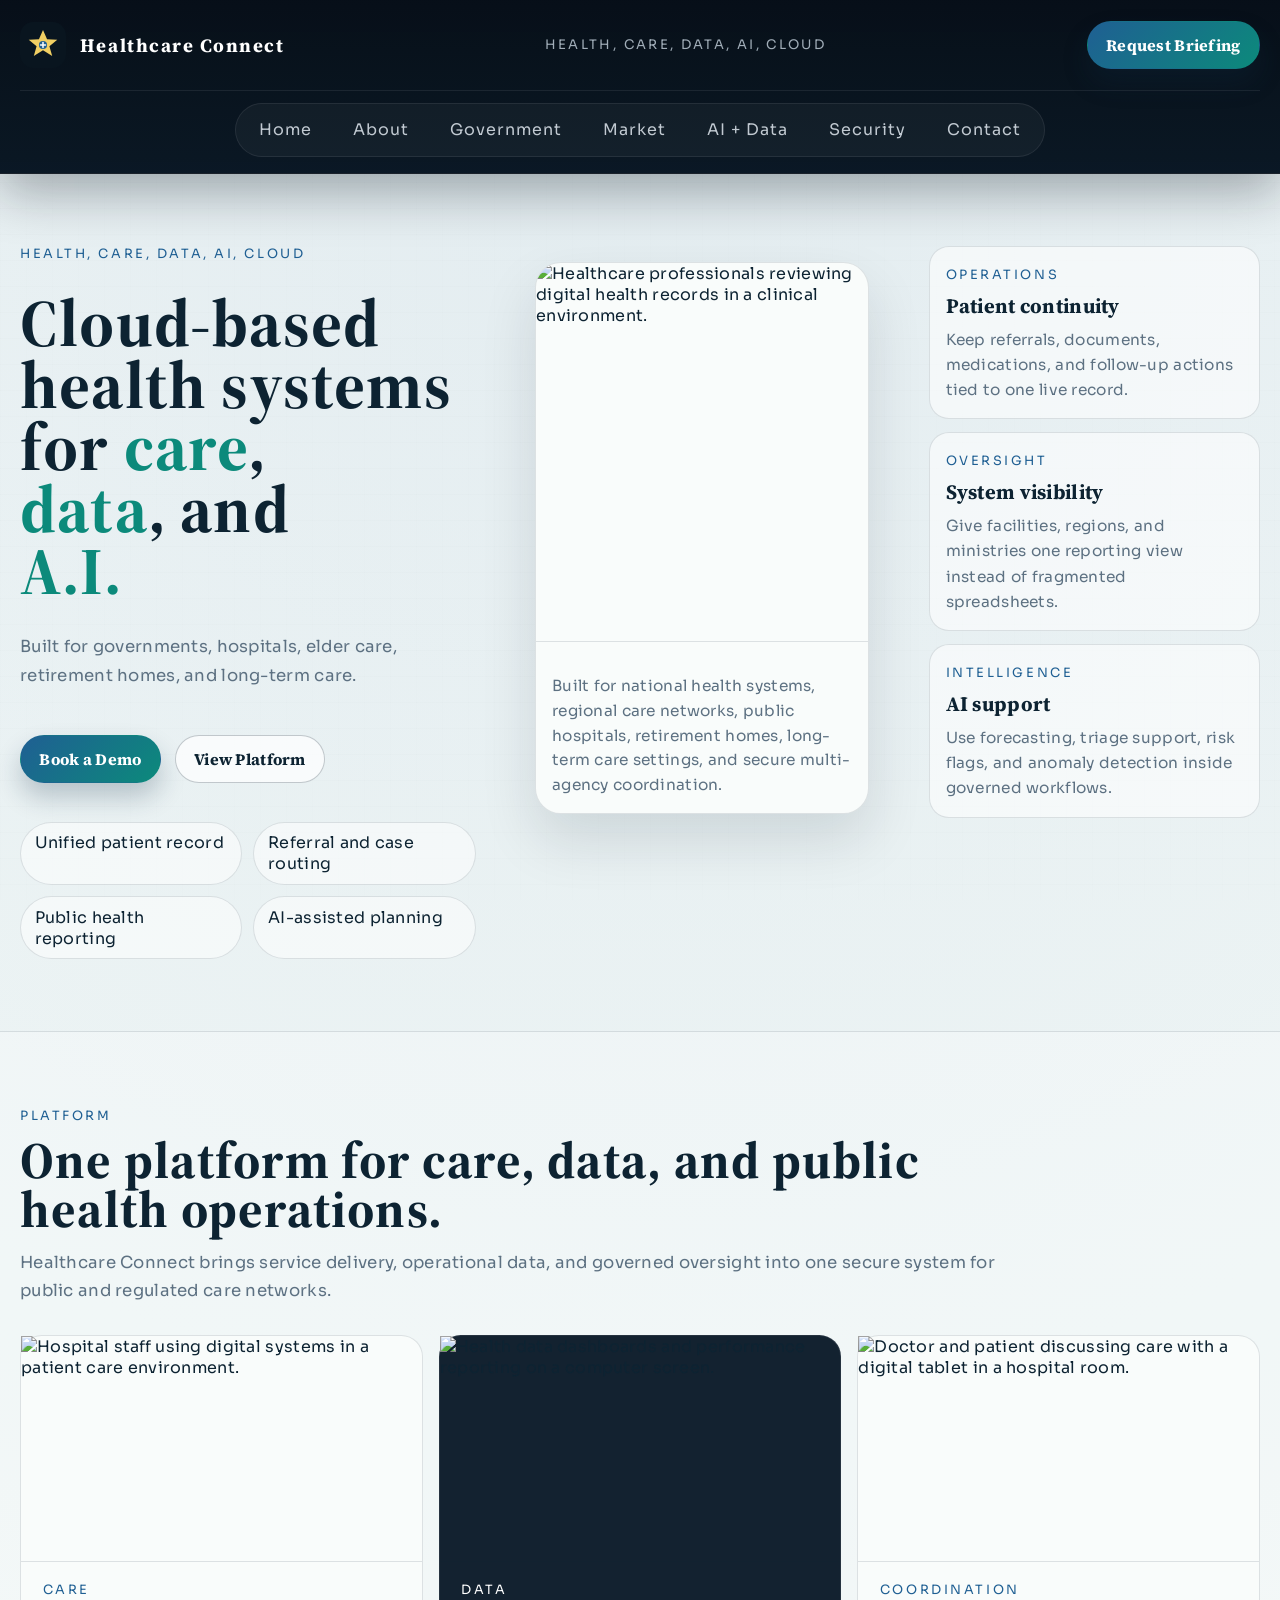
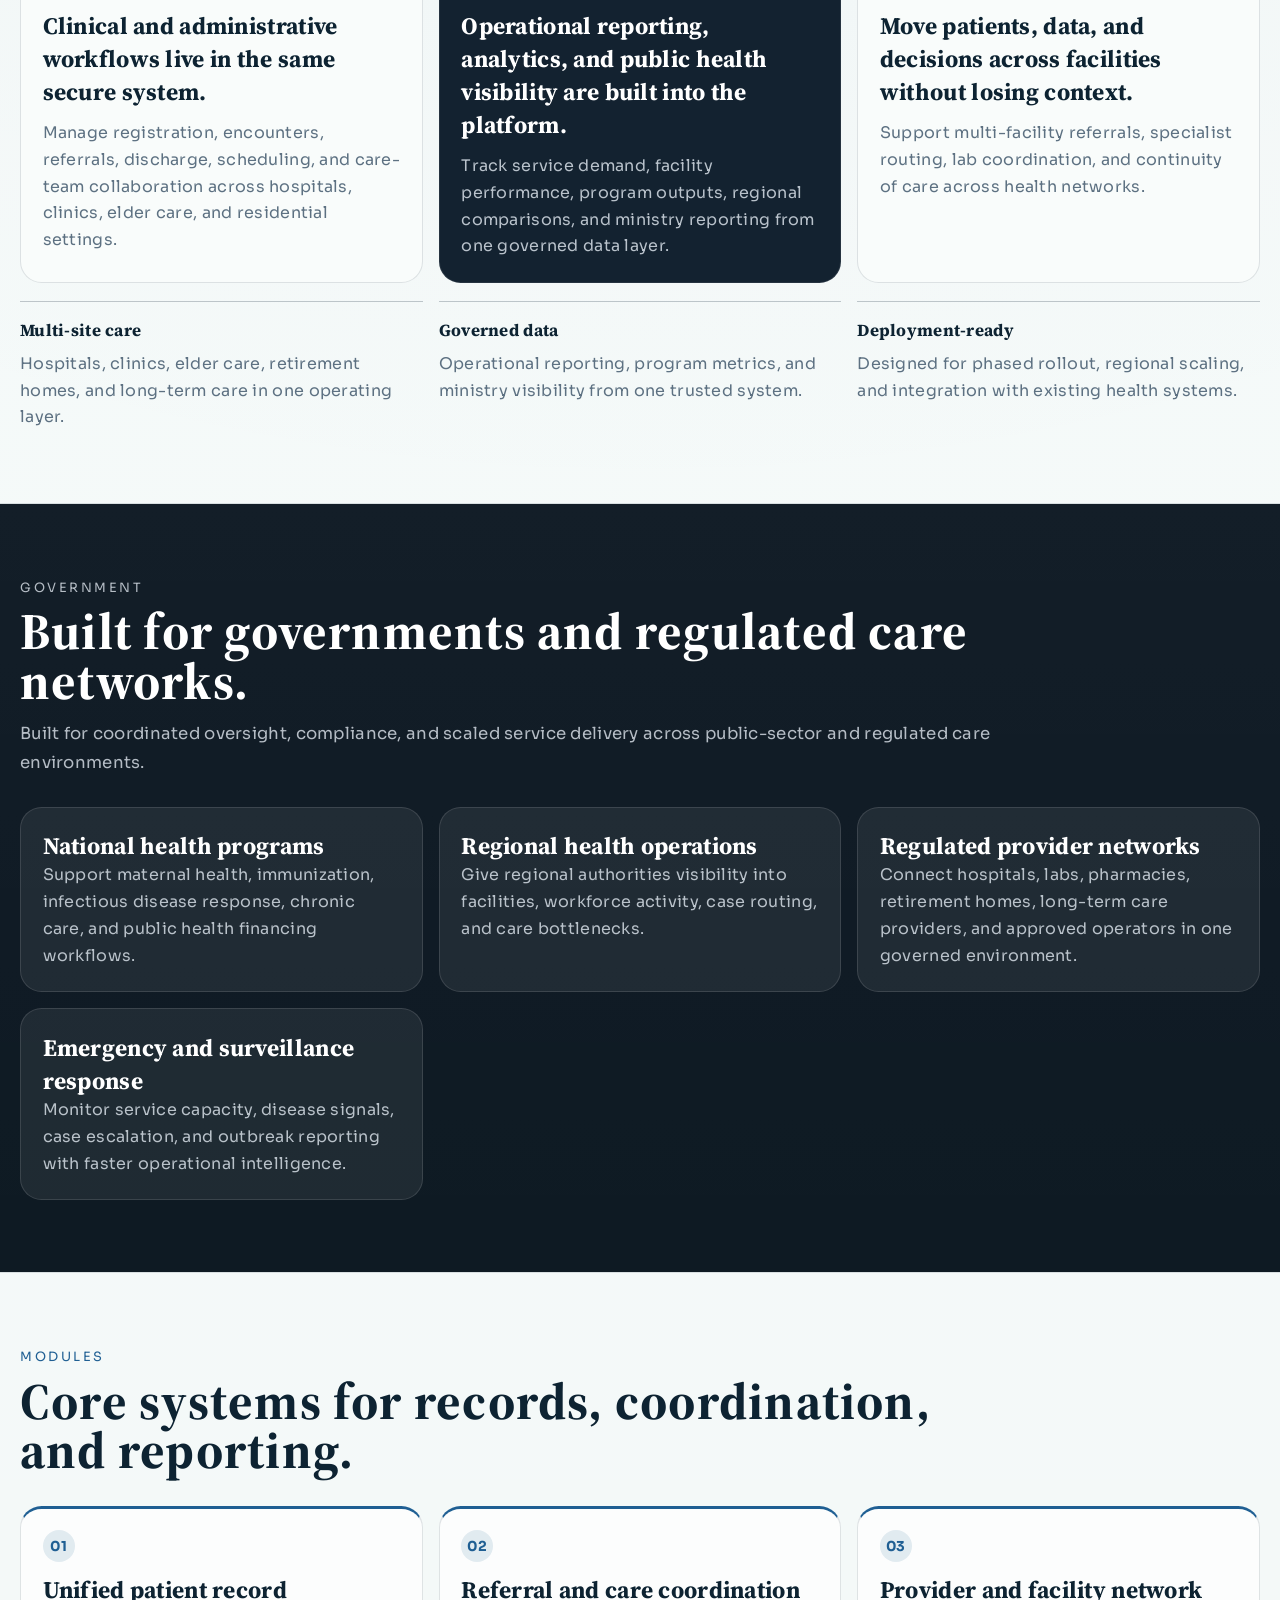
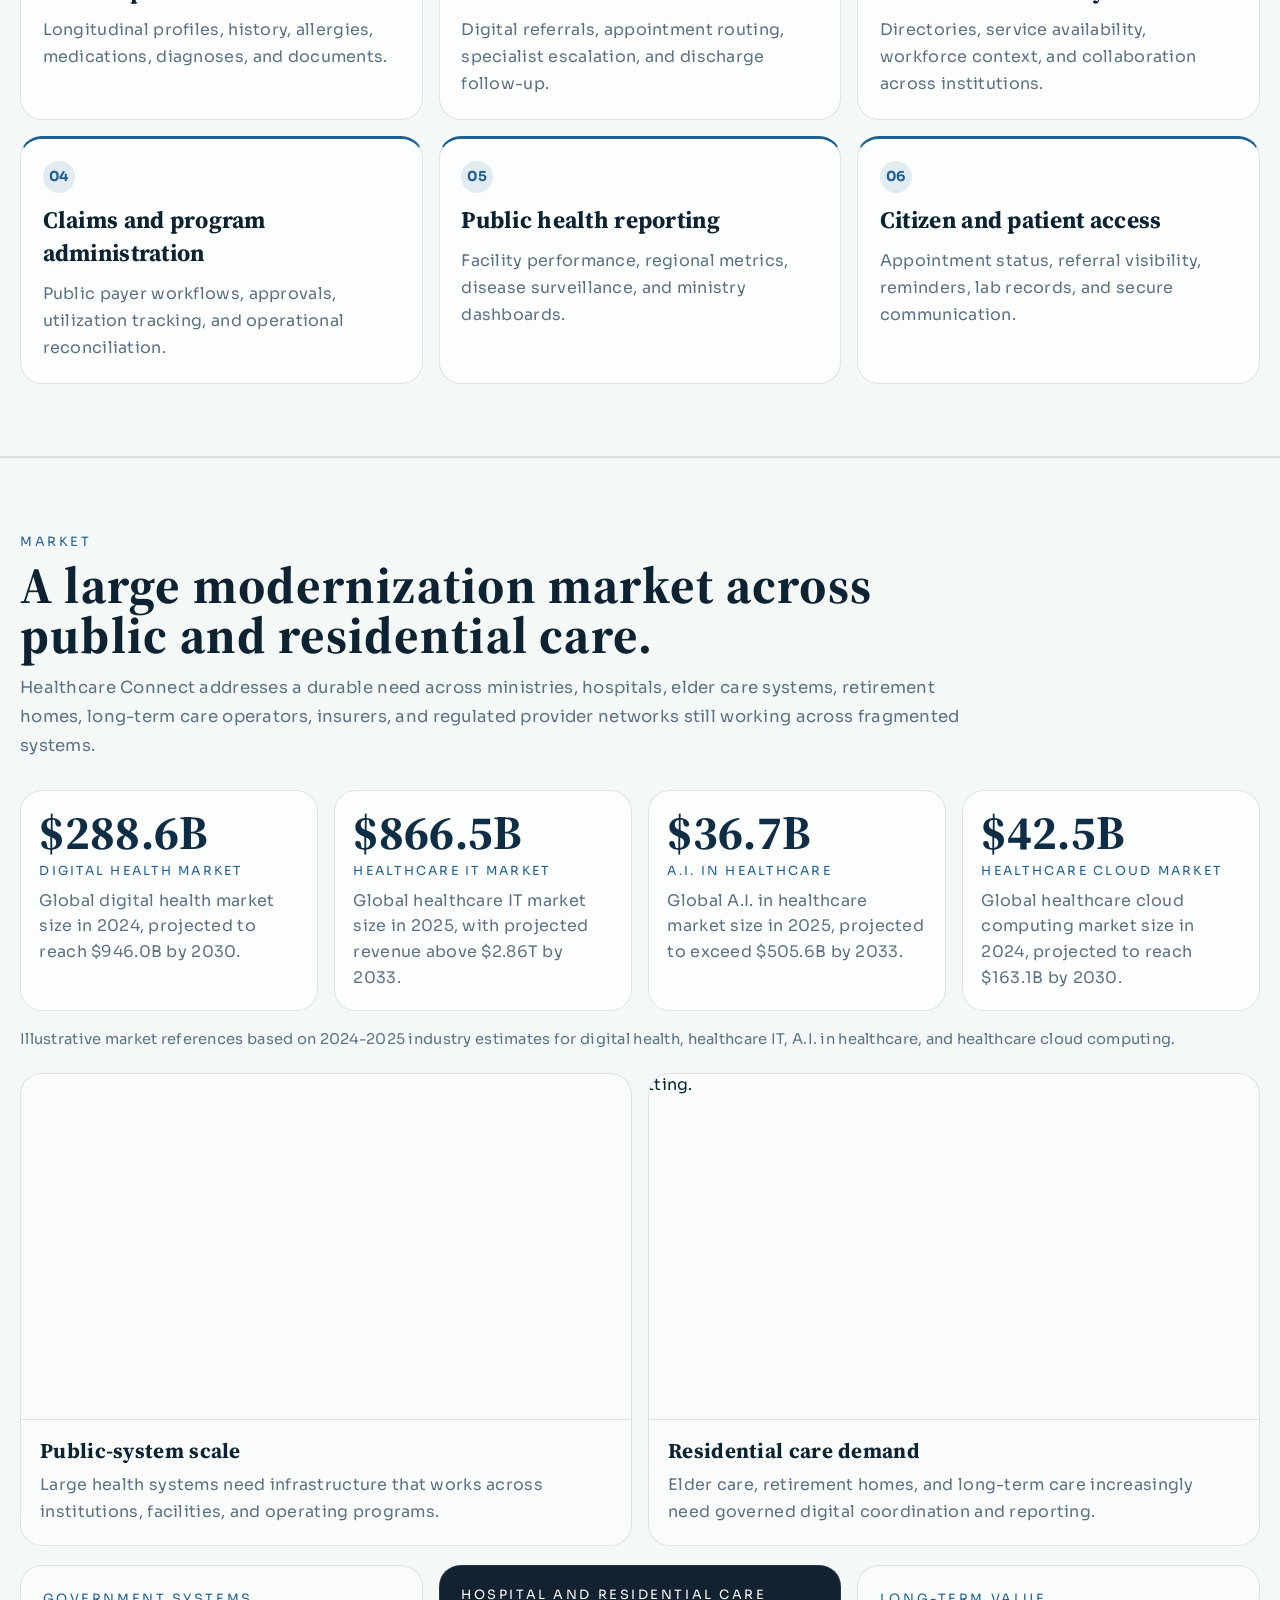
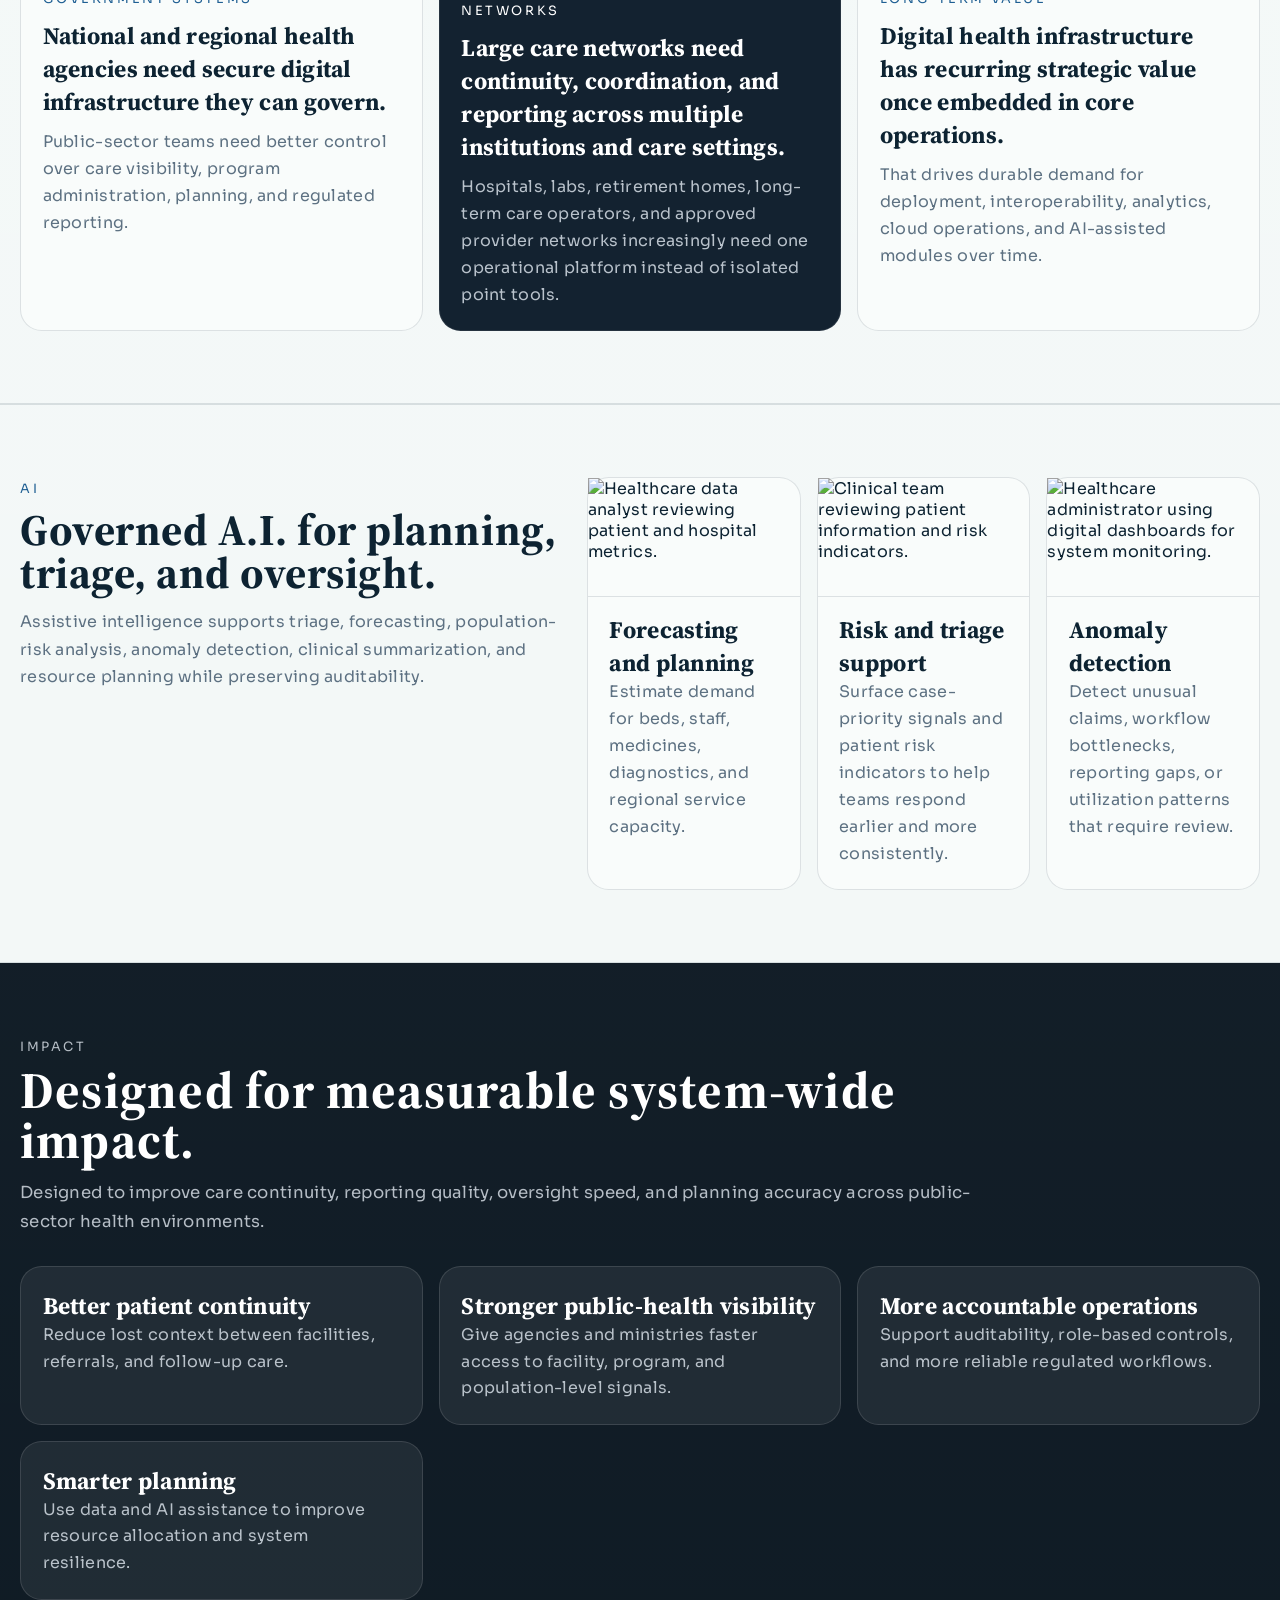
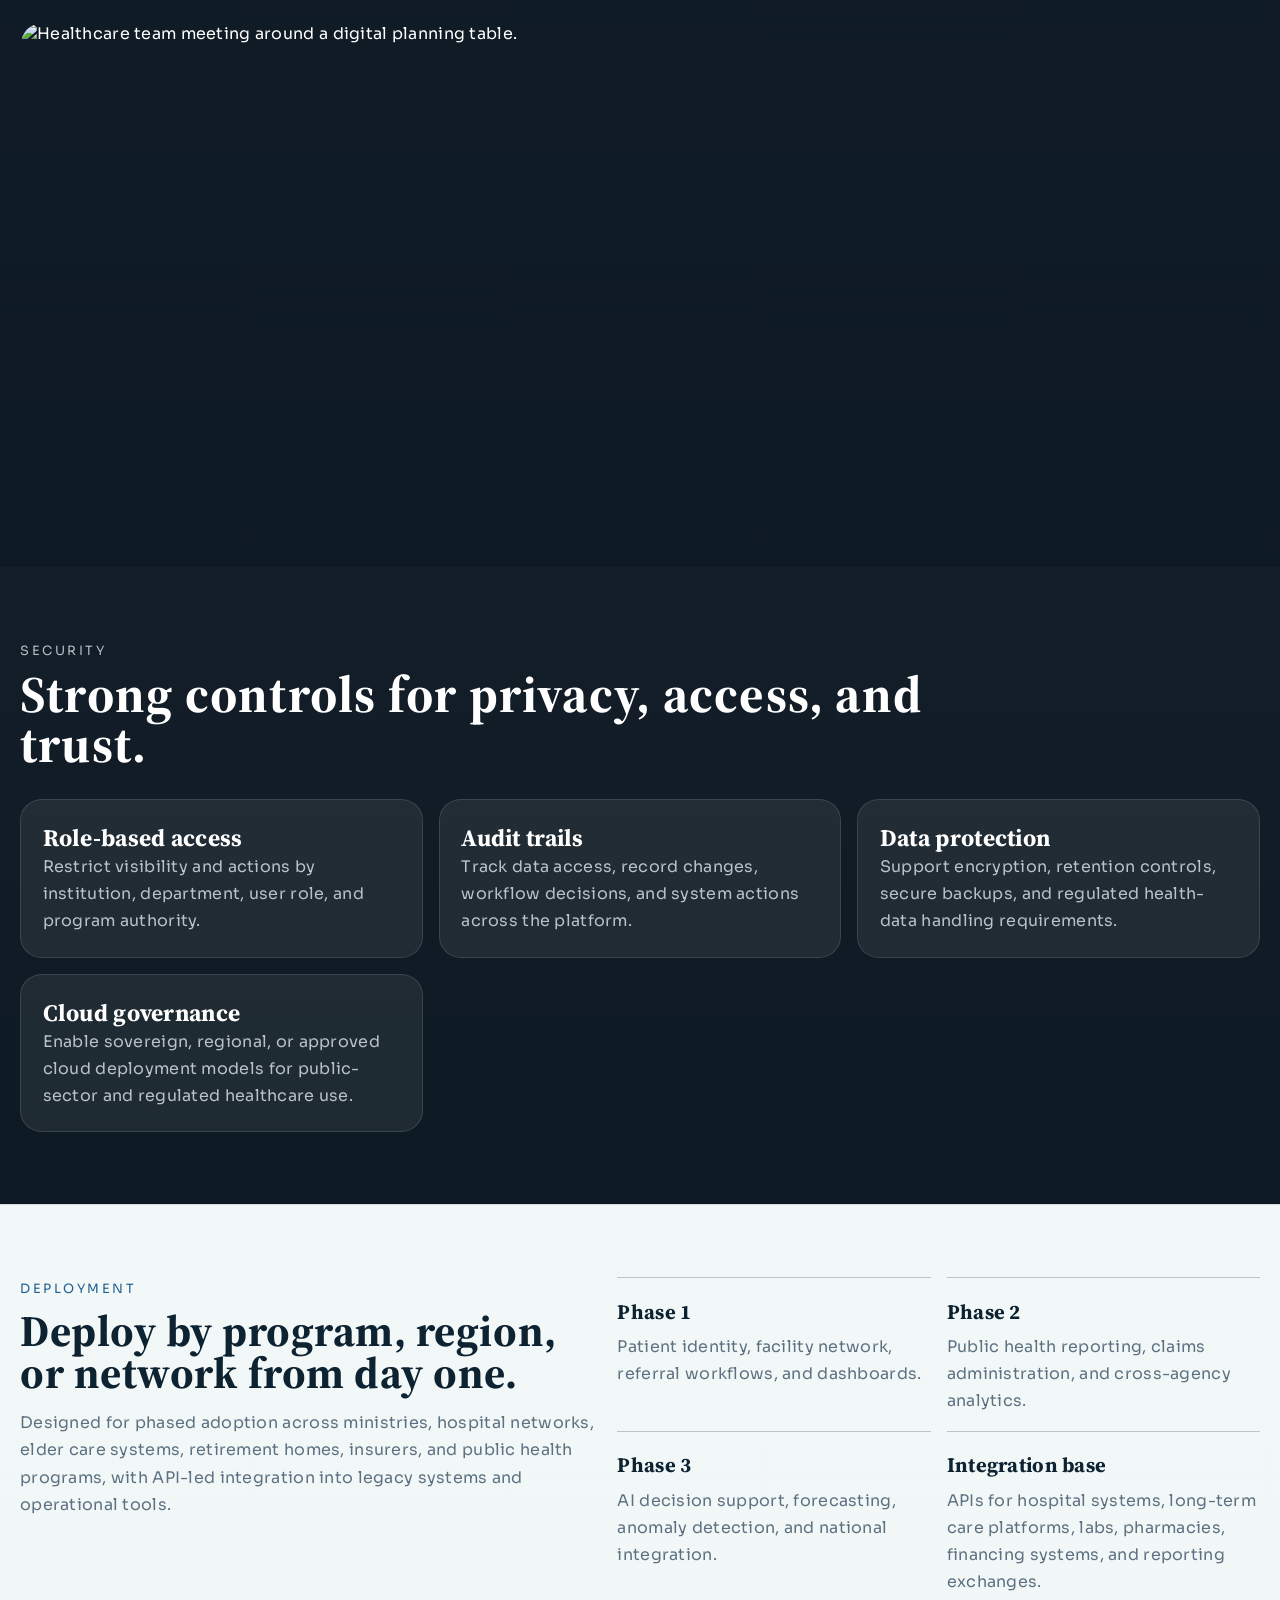
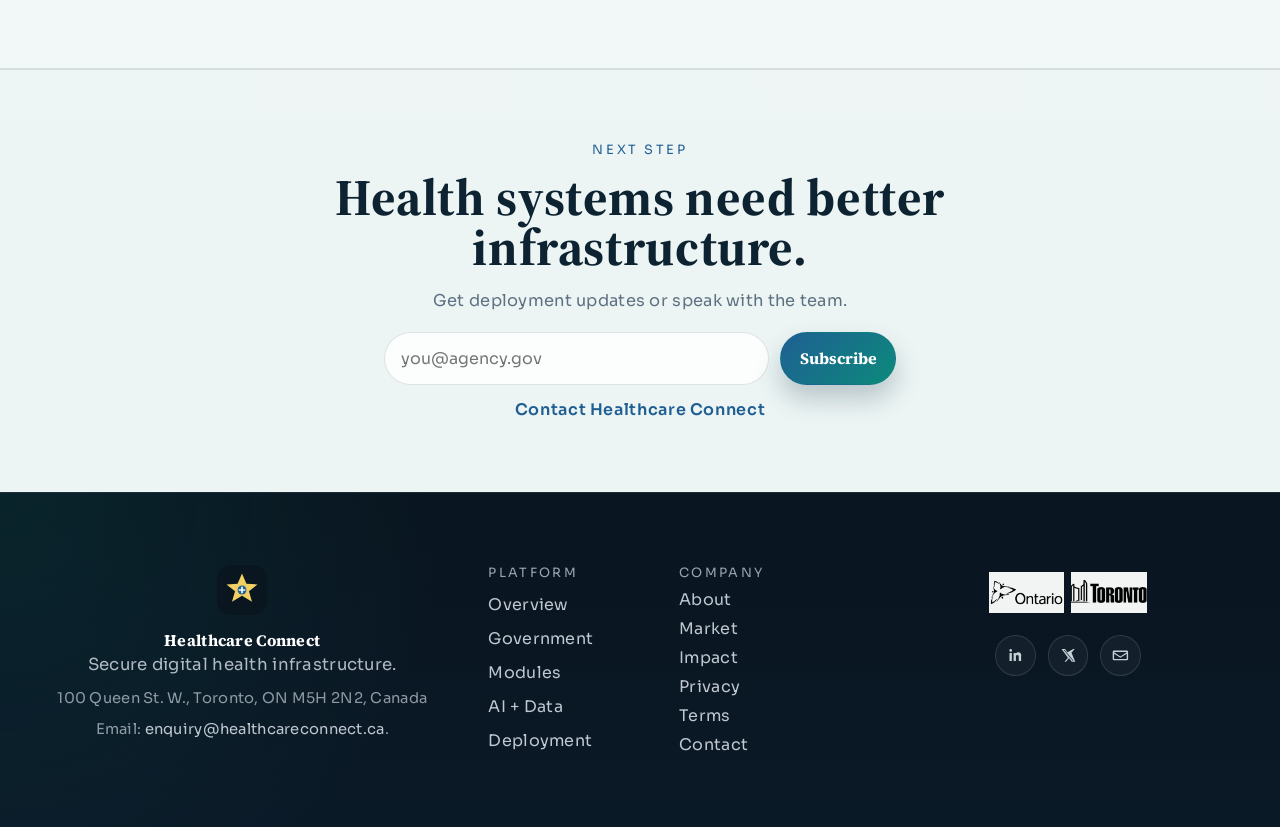
==== commit 8230a839: "Update header nav labels" ====
--- a/index.html
+++ b/index.html
@@ -28,7 +28,7 @@
     </div>
     <div class="shell nav-shell">
       <nav class="main-nav" aria-label="Primary navigation">
-        <a href="./index.html#platform">Platform</a>
+        <a href="./index.html#platform">Home</a>
         <a href="./about.html">About</a>
         <a href="./index.html#government">Government</a>
         <a href="./index.html#opportunity">Market</a>
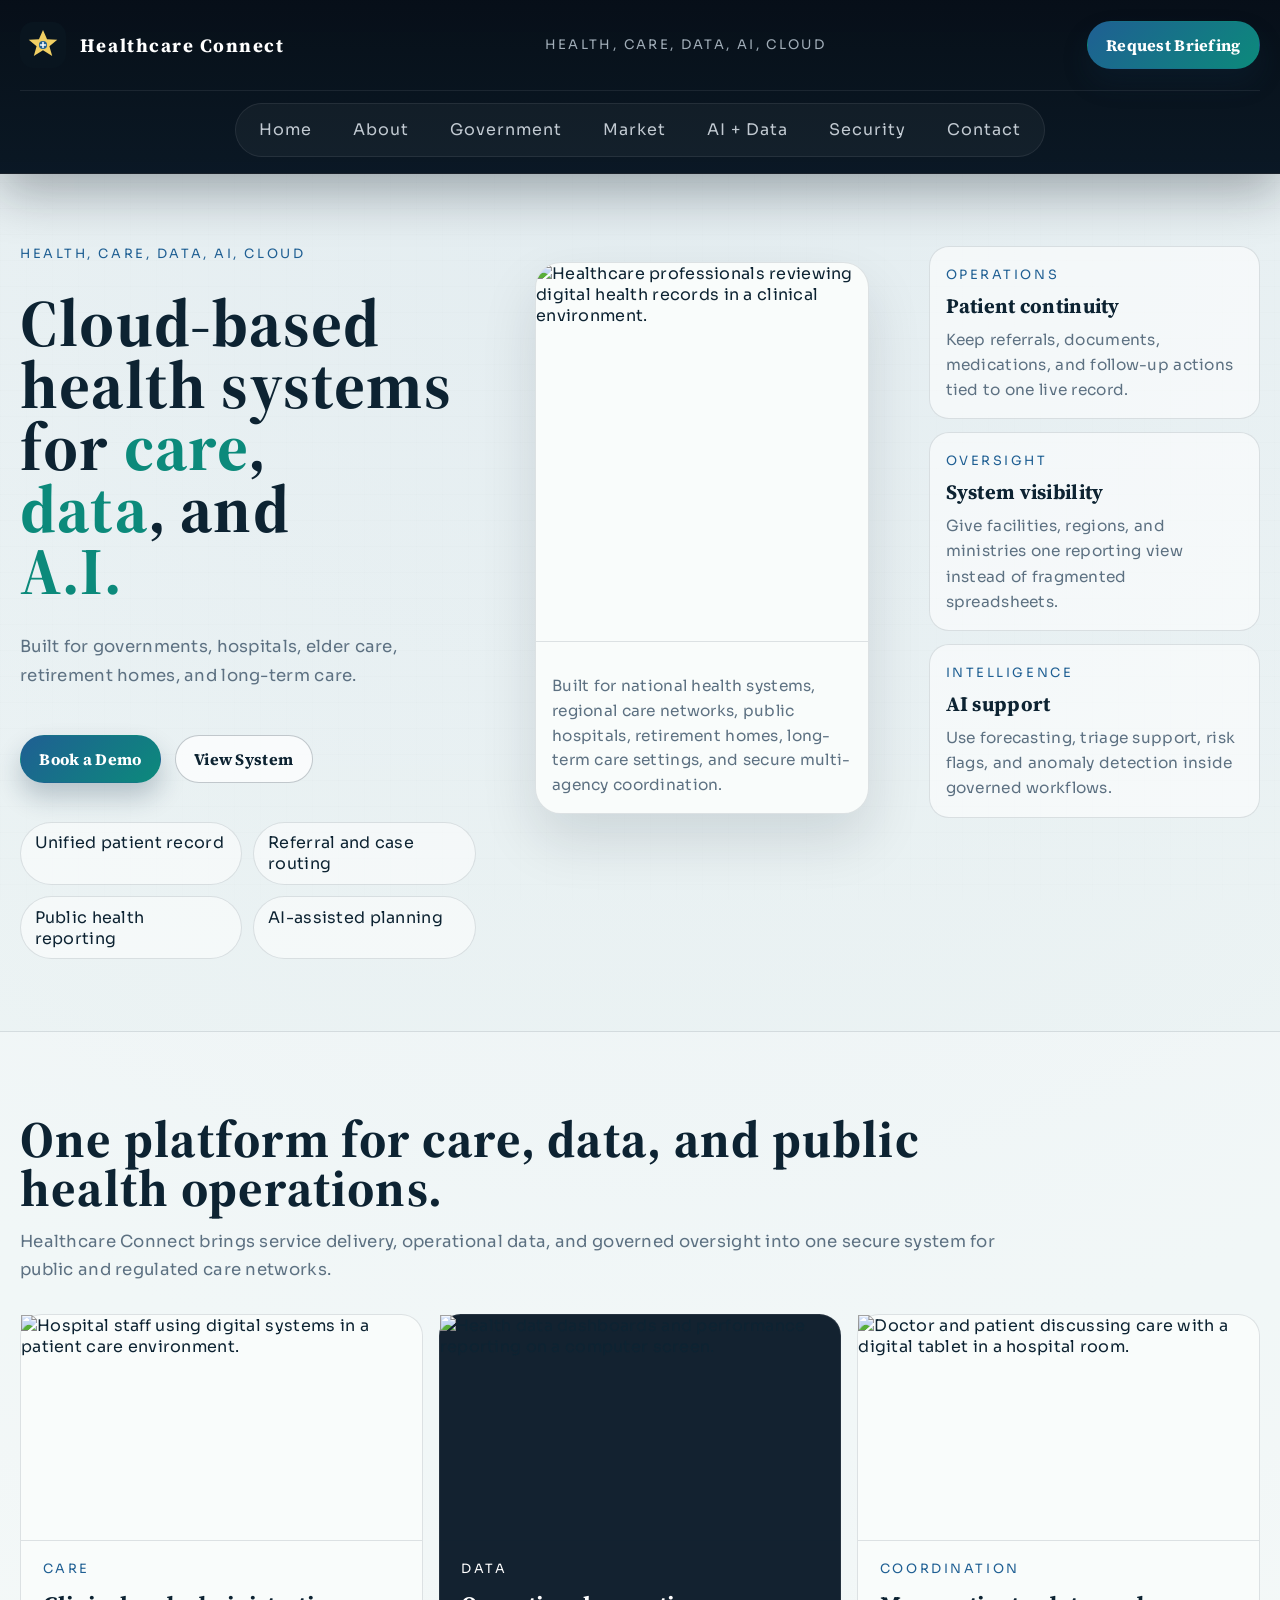
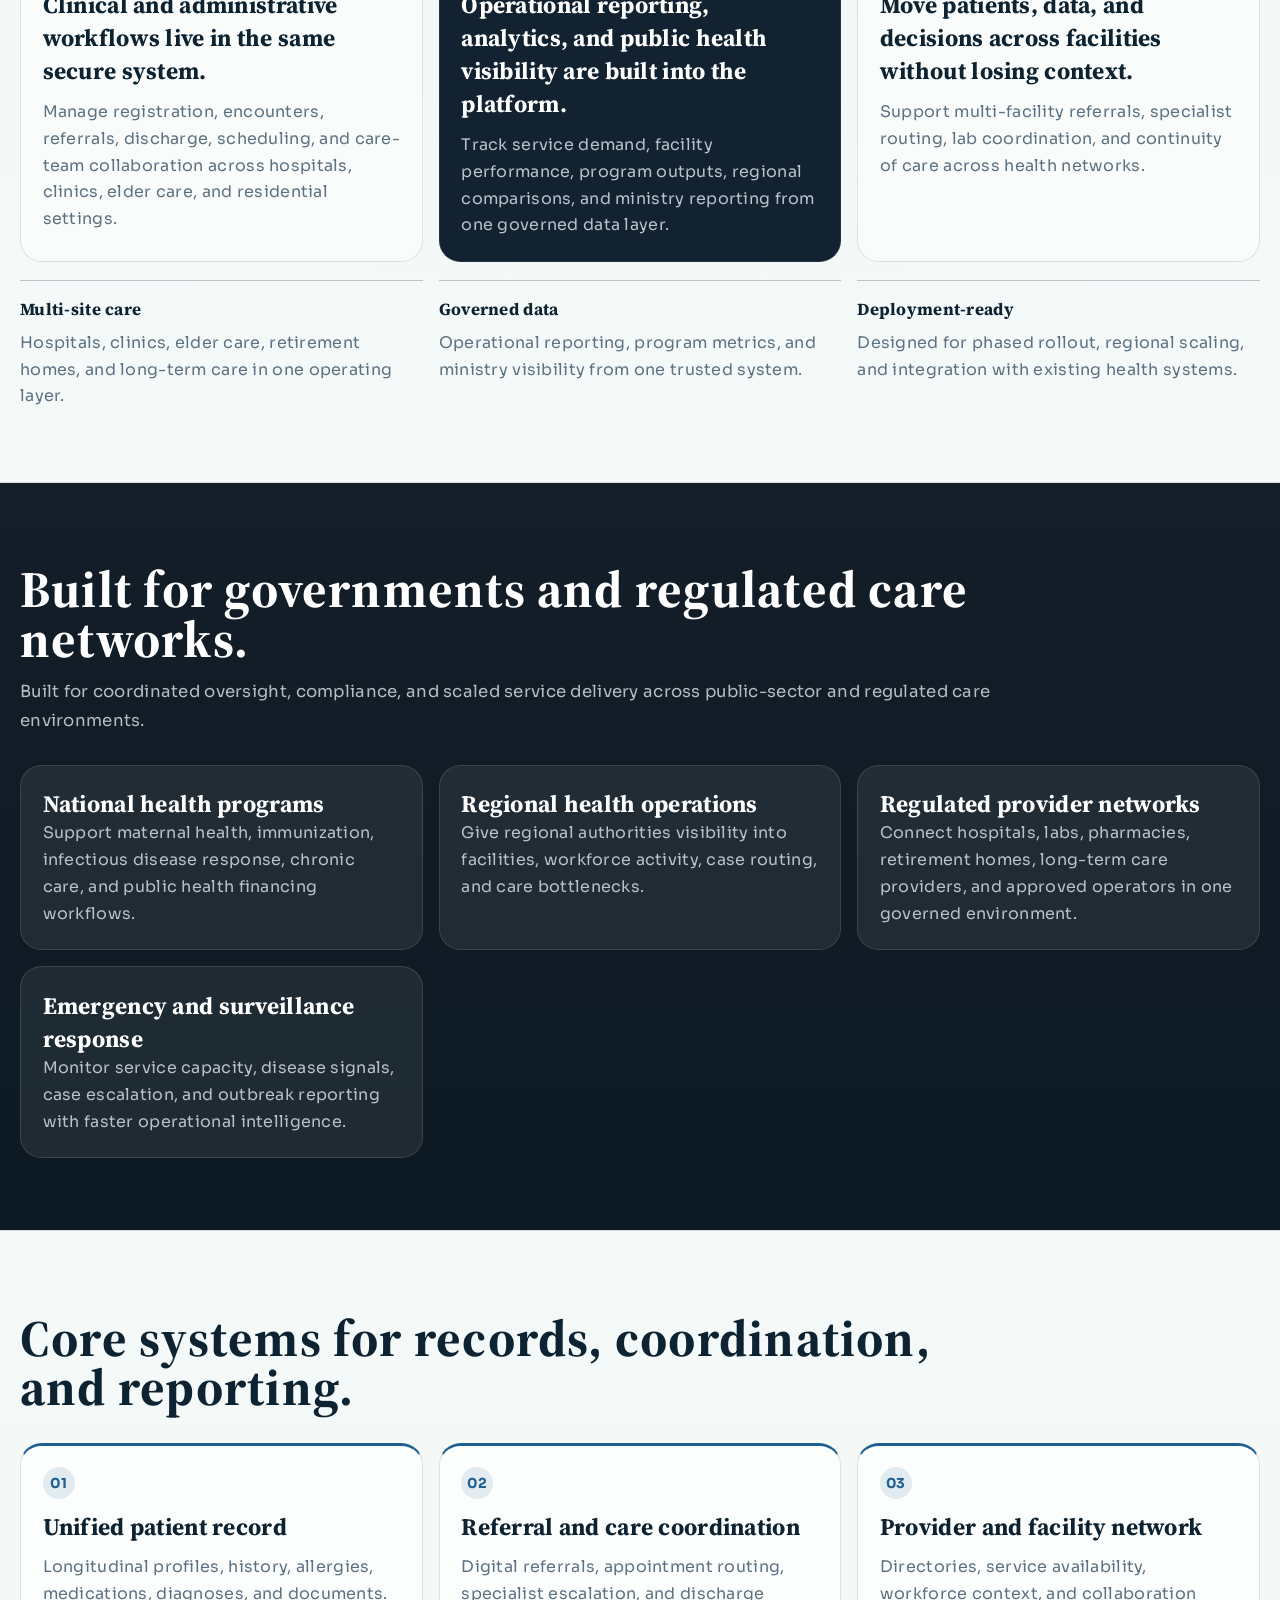
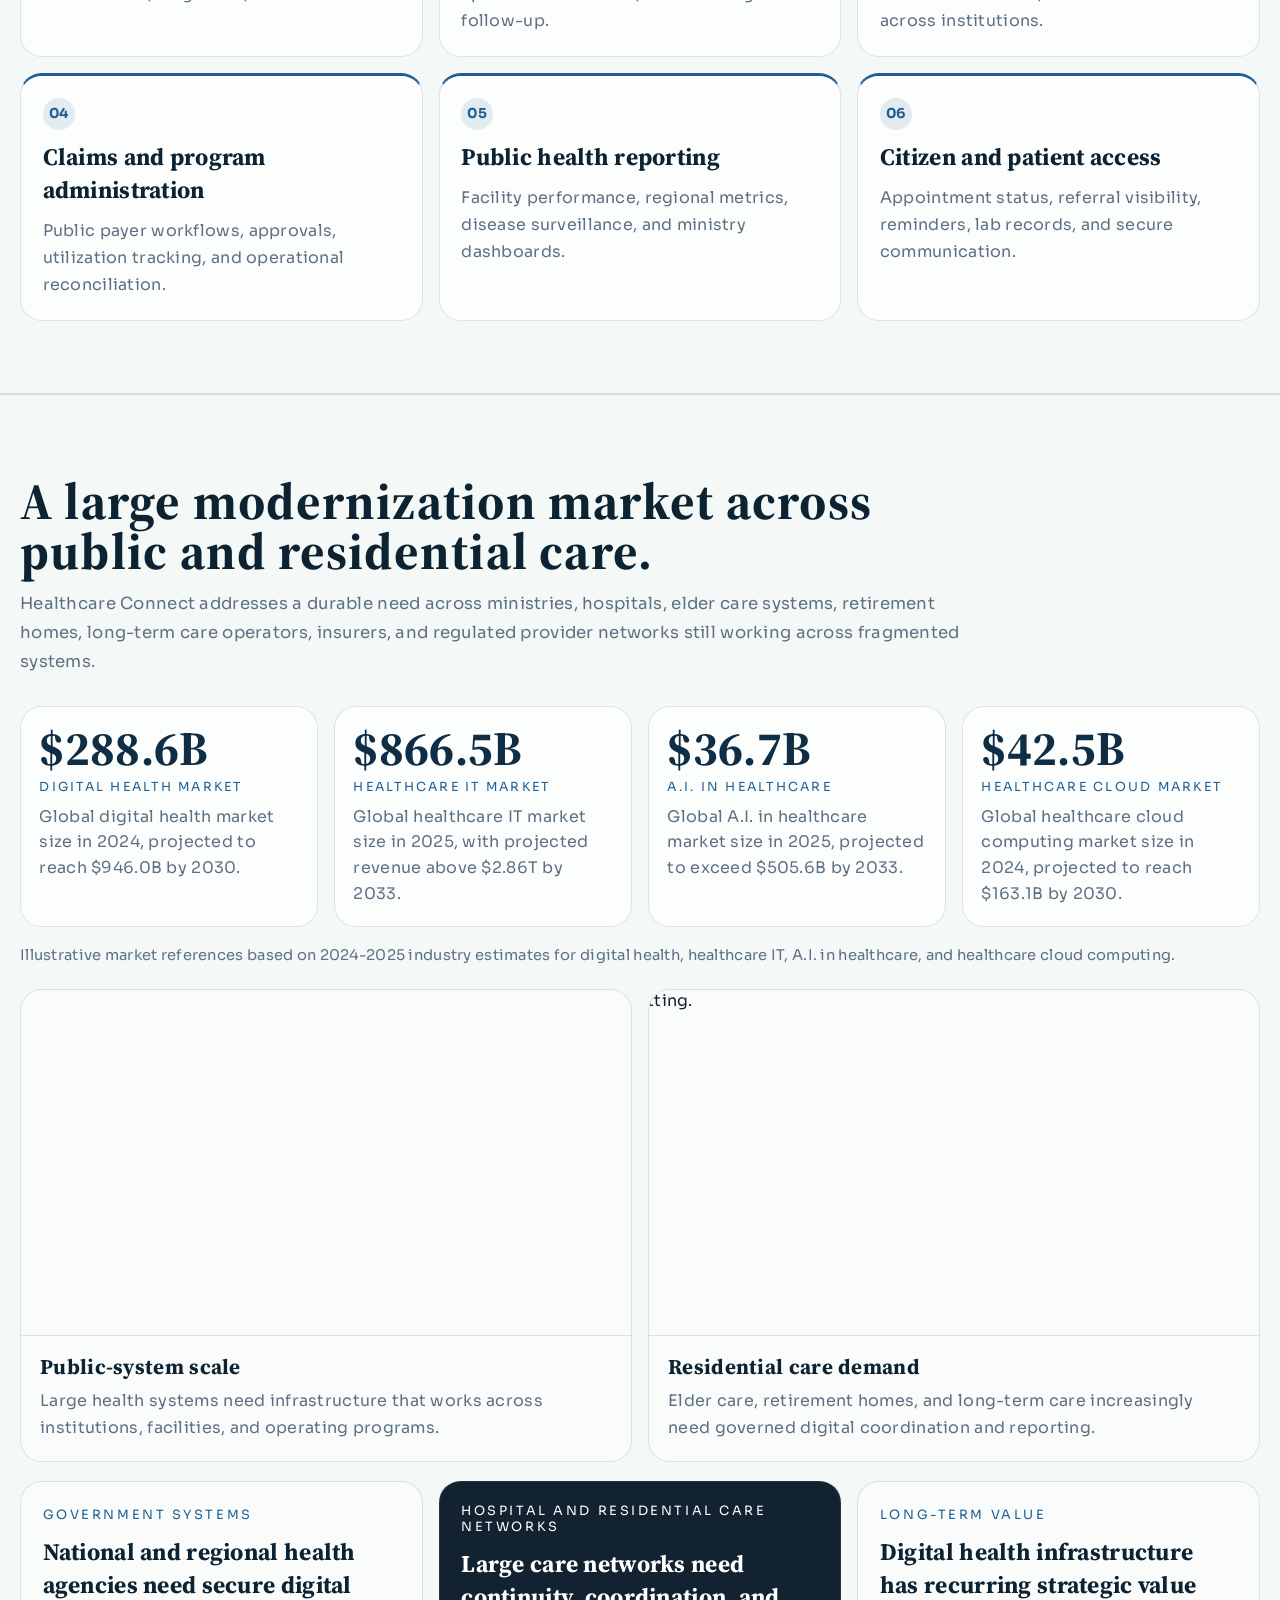
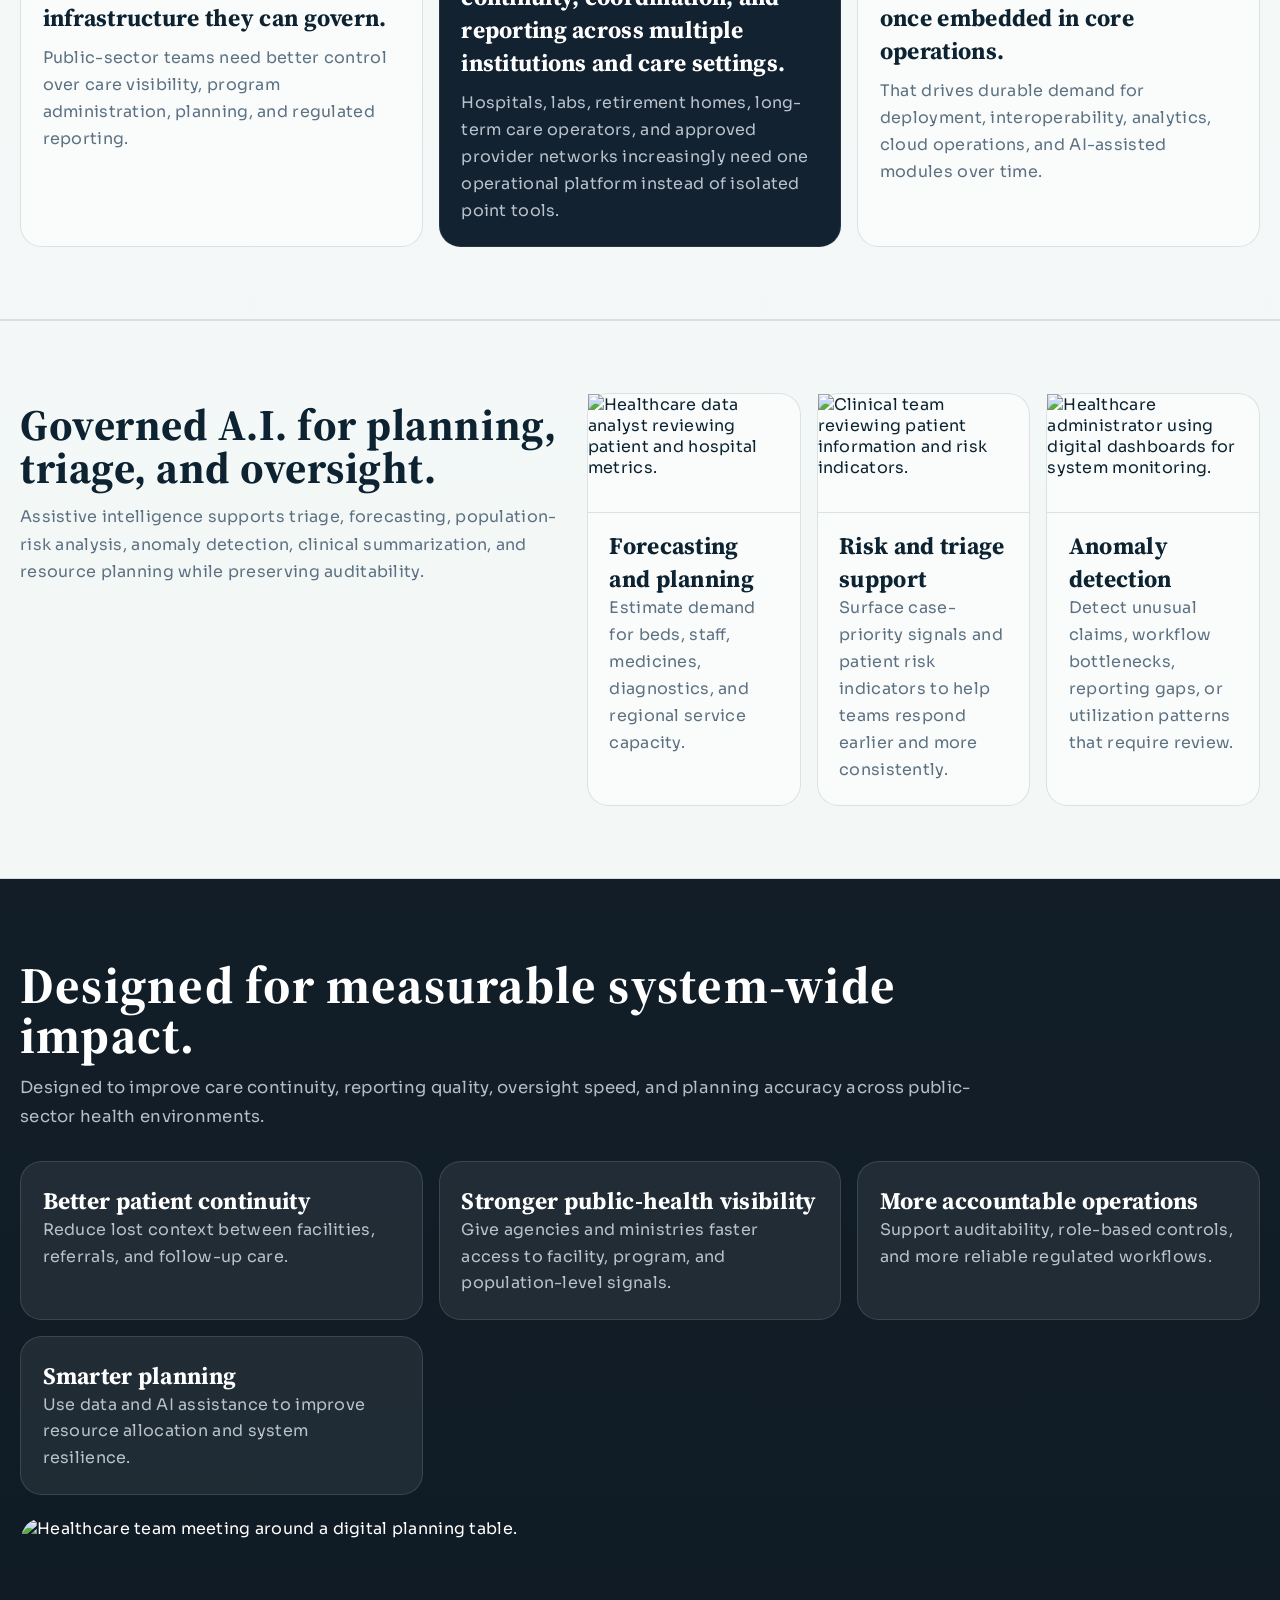
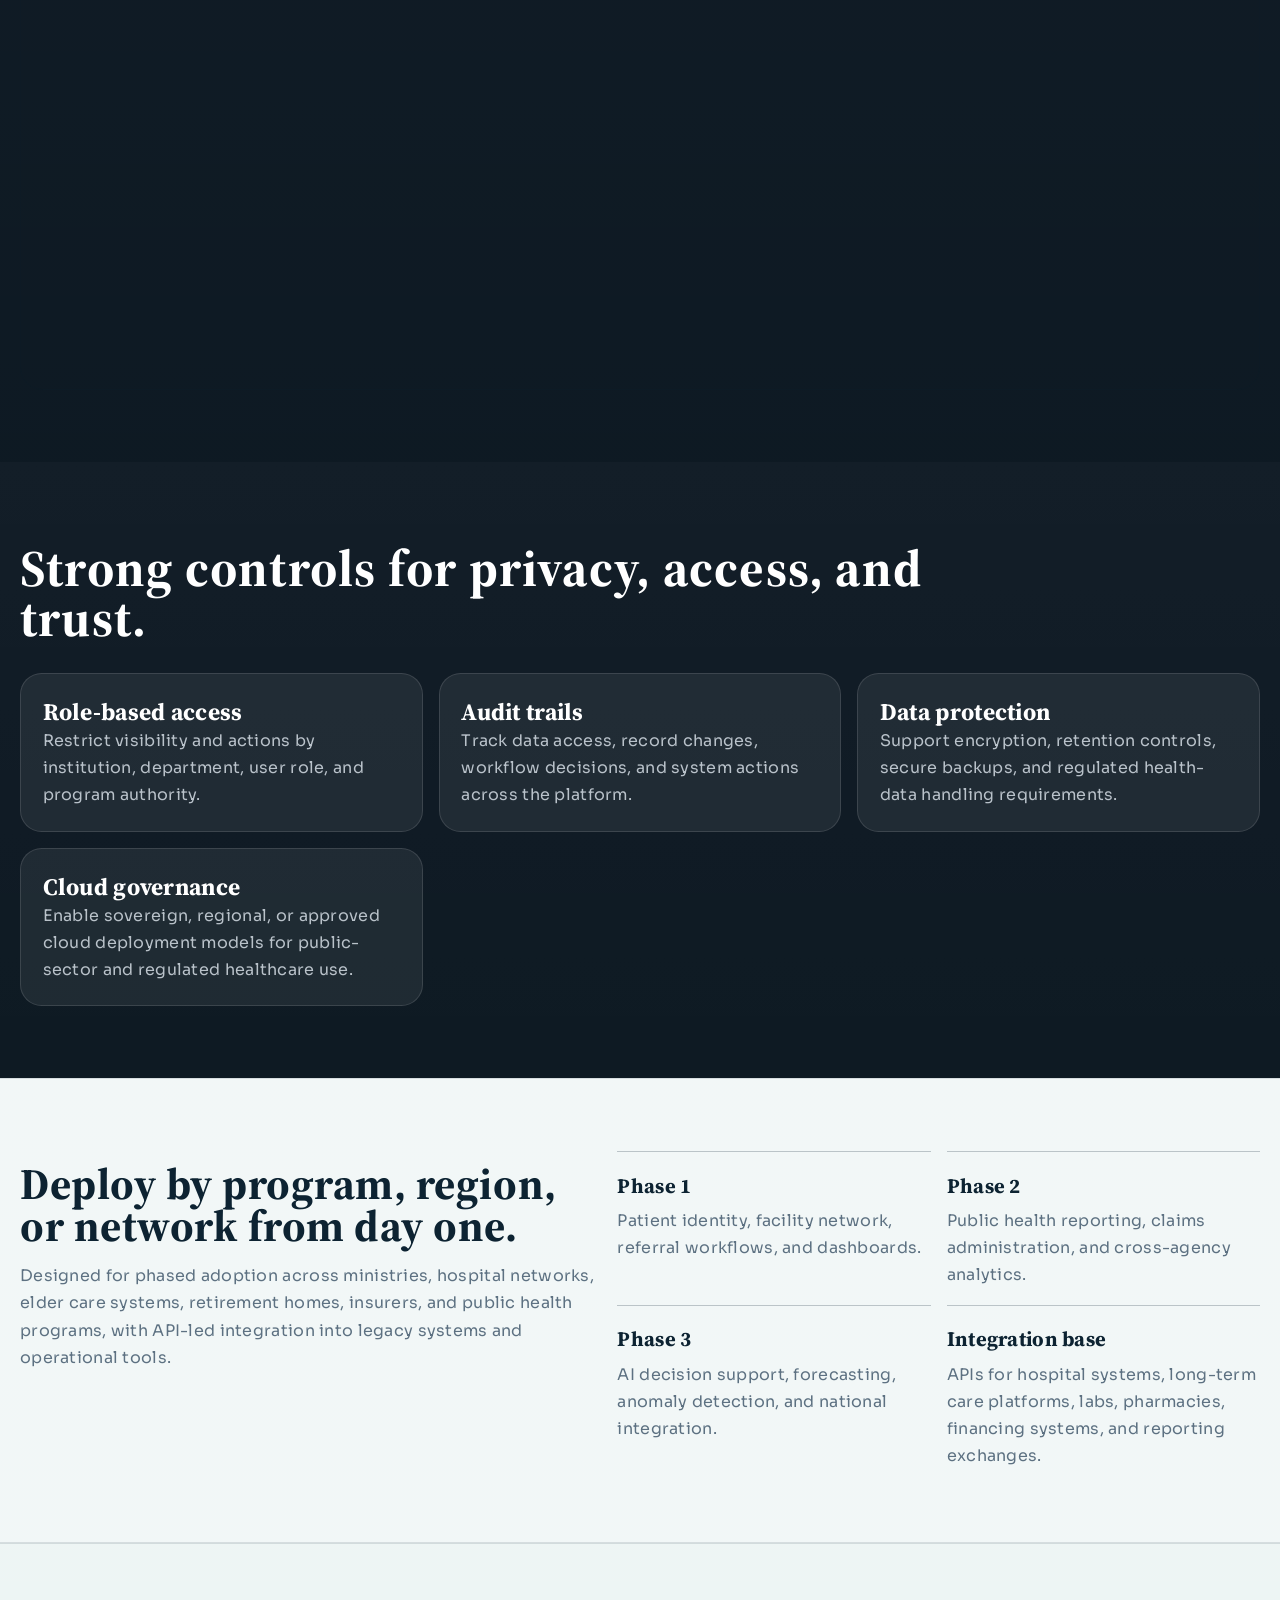
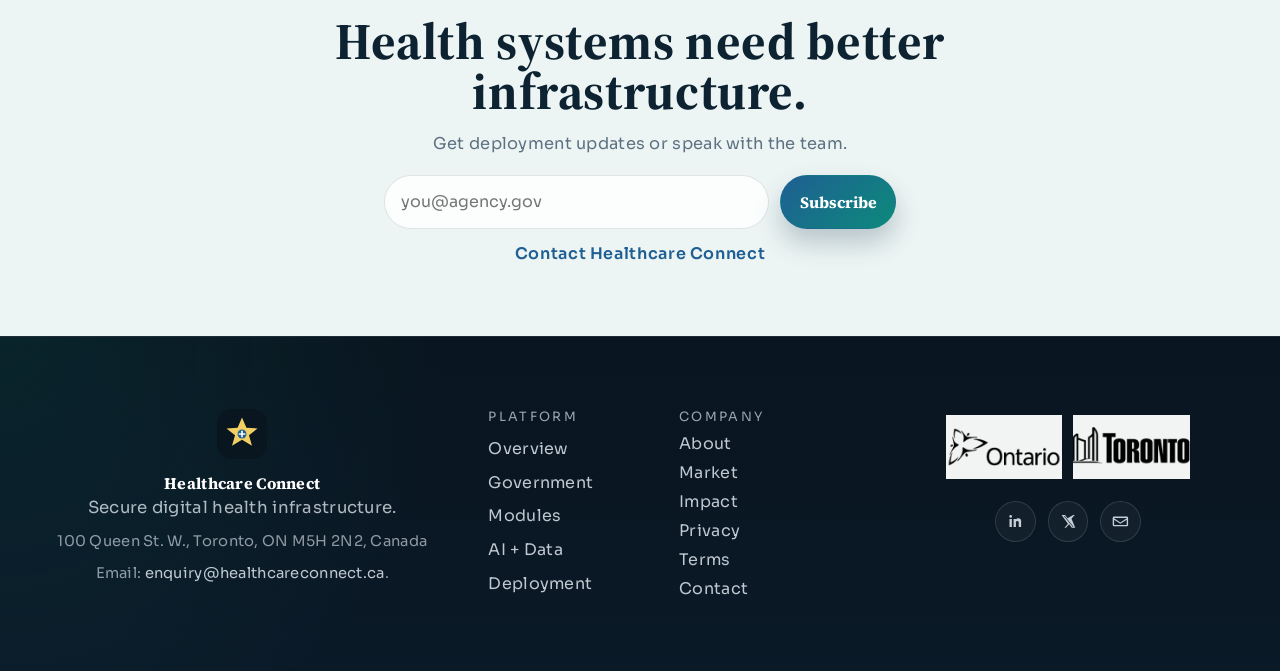
==== commit 3999339a: "Refine Healthcare Connect website and assets" ====
--- a/index.html
+++ b/index.html
@@ -48,7 +48,7 @@
           <p class="hero-dek">Built for governments, hospitals, elder care, retirement homes, and long-term care.</p>
           <div class="hero-actions">
             <a class="button button-solid" href="./contact.html">Book a Demo</a>
-            <a class="button button-outline" href="./index.html#platform">View Platform</a>
+            <a class="button button-outline" href="./index.html#platform">View System</a>
           </div>
           <div class="hero-points">
             <span>Unified patient record</span>
@@ -86,7 +86,6 @@
     <section class="section-sheet" id="platform">
       <div class="shell">
         <div class="section-head">
-          <span class="section-tag">Platform</span>
           <h2>One platform for care, data, and public health operations.</h2>
           <p>Healthcare Connect brings service delivery, operational data, and governed oversight into one secure system for public and regulated care networks.</p>
         </div>
@@ -130,7 +129,6 @@
     <section class="section-dark" id="government">
       <div class="shell">
         <div class="section-head section-head-light">
-          <span class="section-tag">Government</span>
           <h2>Built for governments and regulated care networks.</h2>
           <p>Built for coordinated oversight, compliance, and scaled service delivery across public-sector and regulated care environments.</p>
         </div>
@@ -158,7 +156,6 @@
     <section class="section-sheet" id="modules">
       <div class="shell">
         <div class="section-head">
-          <span class="section-tag">Modules</span>
           <h2>Core systems for records, coordination, and reporting.</h2>
         </div>
         <div class="module-grid">
@@ -199,7 +196,6 @@
     <section class="section-sheet" id="opportunity">
       <div class="shell">
         <div class="section-head">
-          <span class="section-tag">Market</span>
           <h2>A large modernization market across public and residential care.</h2>
           <p>Healthcare Connect addresses a durable need across ministries, hospitals, elder care systems, retirement homes, long-term care operators, insurers, and regulated provider networks still working across fragmented systems.</p>
         </div>
@@ -261,7 +257,6 @@
     <section class="section-sheet" id="intelligence">
       <div class="shell intelligence-shell">
         <div class="intelligence-copy">
-          <span class="section-tag">AI</span>
           <h2>Governed A.I. for planning, triage, and oversight.</h2>
           <p>Assistive intelligence supports triage, forecasting, population-risk analysis, anomaly detection, clinical summarization, and resource planning while preserving auditability.</p>
         </div>
@@ -288,7 +283,6 @@
     <section class="section-dark" id="impact">
       <div class="shell">
         <div class="section-head section-head-light">
-          <span class="section-tag">Impact</span>
           <h2>Designed for measurable system-wide impact.</h2>
           <p>Designed to improve care continuity, reporting quality, oversight speed, and planning accuracy across public-sector health environments.</p>
         </div>
@@ -319,7 +313,6 @@
     <section class="section-dark" id="security">
       <div class="shell">
         <div class="section-head section-head-light">
-          <span class="section-tag">Security</span>
           <h2>Strong controls for privacy, access, and trust.</h2>
         </div>
         <div class="security-grid">
@@ -346,7 +339,6 @@
     <section class="section-sheet" id="deployment">
       <div class="shell deployment-shell">
         <div class="deployment-copy">
-          <span class="section-tag">Deployment</span>
           <h2>Deploy by program, region, or network from day one.</h2>
           <p>Designed for phased adoption across ministries, hospital networks, elder care systems, retirement homes, insurers, and public health programs, with API-led integration into legacy systems and operational tools.</p>
         </div>
@@ -373,7 +365,6 @@
 
     <section class="closing-section">
       <div class="shell closing-stack">
-        <span class="section-tag">Next Step</span>
         <h2>Health systems need better infrastructure.</h2>
         <p class="closing-lead">Get deployment updates or speak with the team.</p>
         <form class="closing-inline-form" action="#" method="post">
--- a/style.css
+++ b/style.css
@@ -1080,14 +1080,14 @@
   display: flex;
   justify-content: center;
   align-items: center;
-  gap: 0.45rem;
+  gap: 0.7rem;
   margin-top: 0.4rem;
   align-items: center;
 }
 
 .footer-logo-strip img {
   width: auto;
-  max-height: 2.6rem;
+  max-height: 4rem;
   object-fit: contain;
   opacity: 0.95;
 }
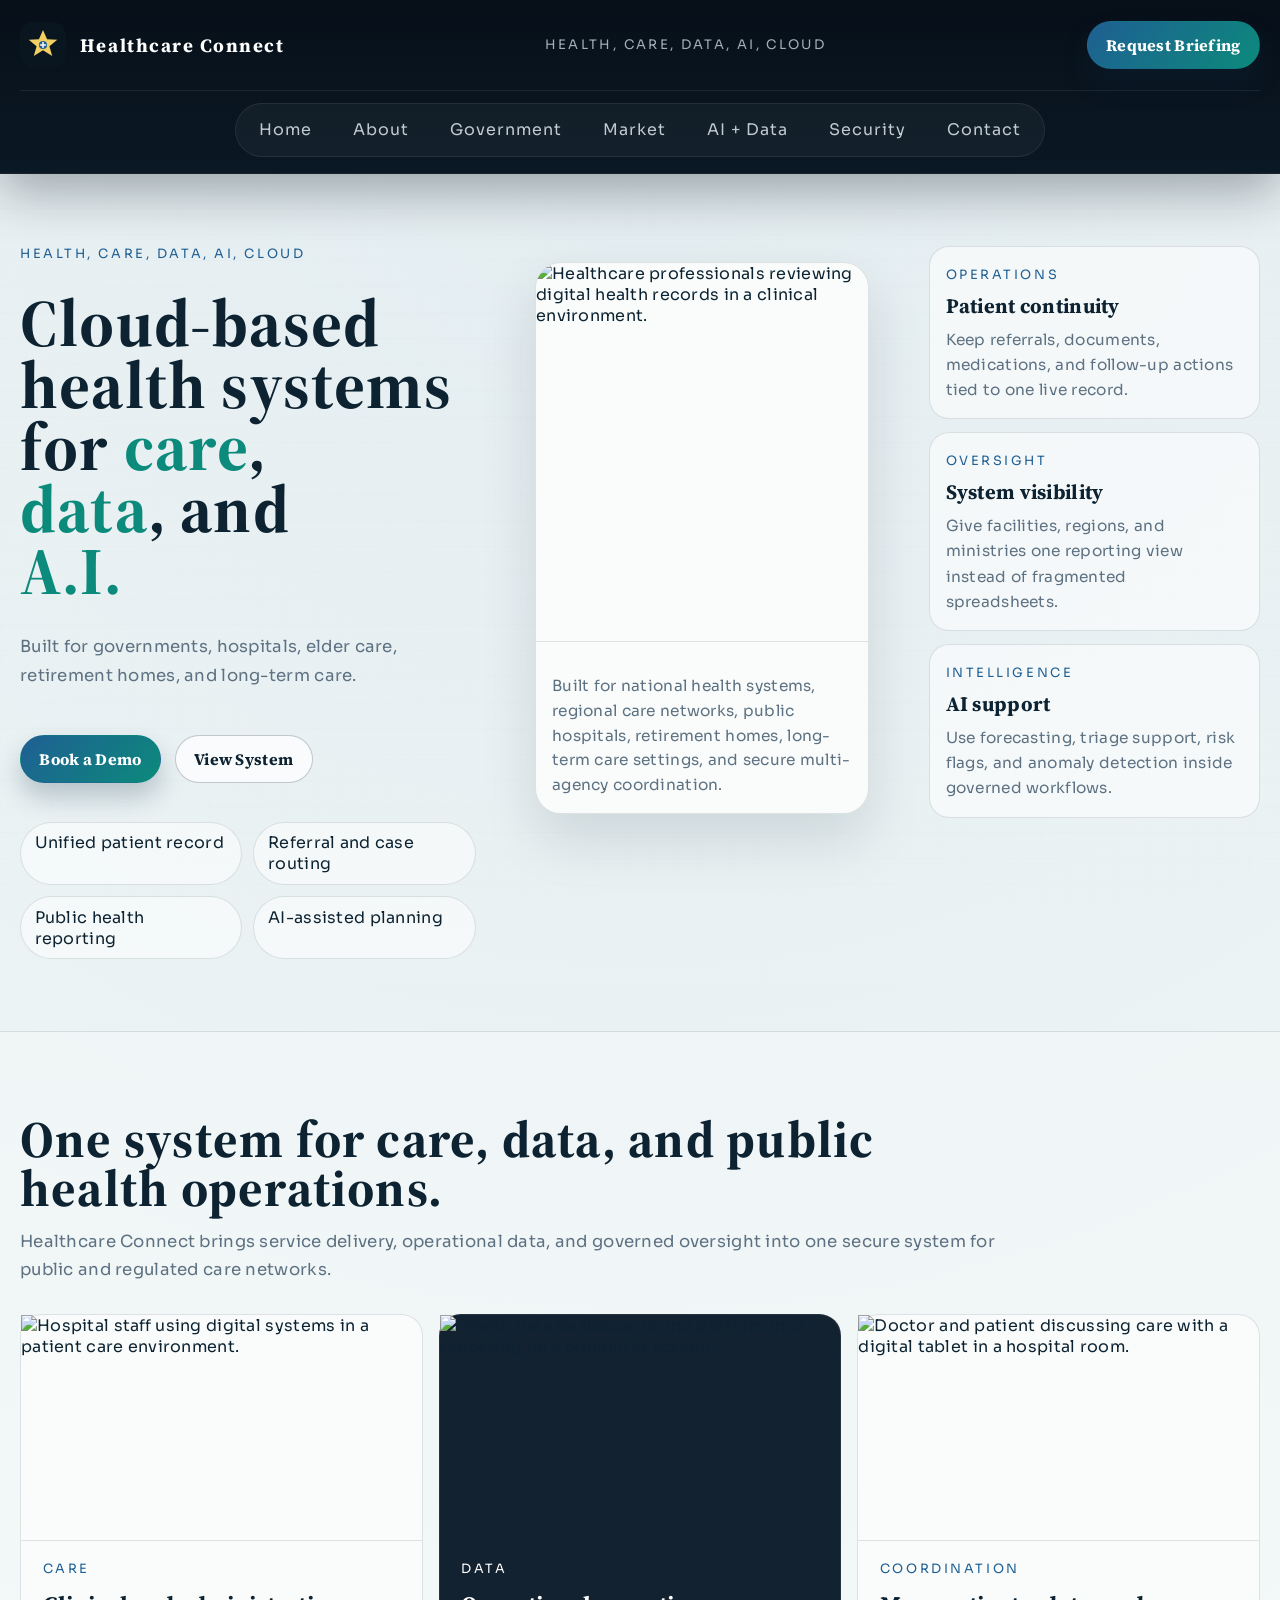
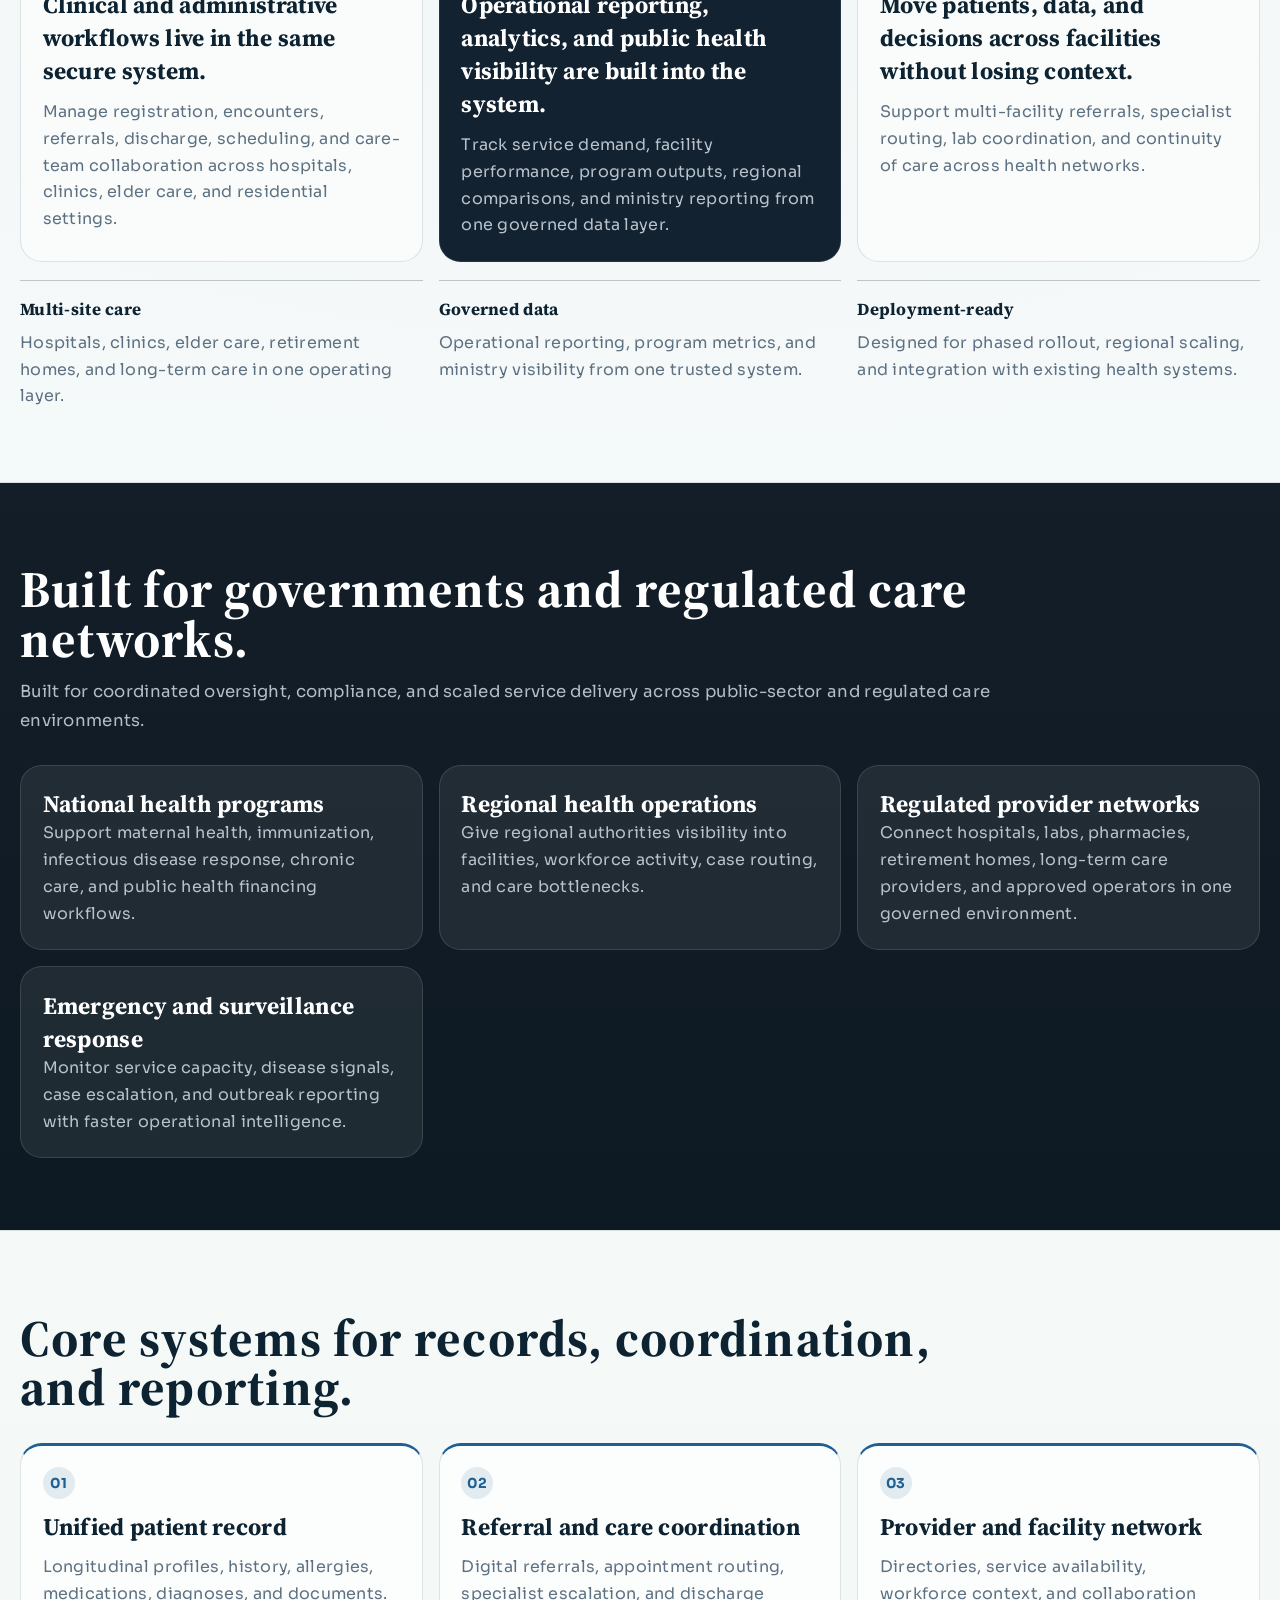
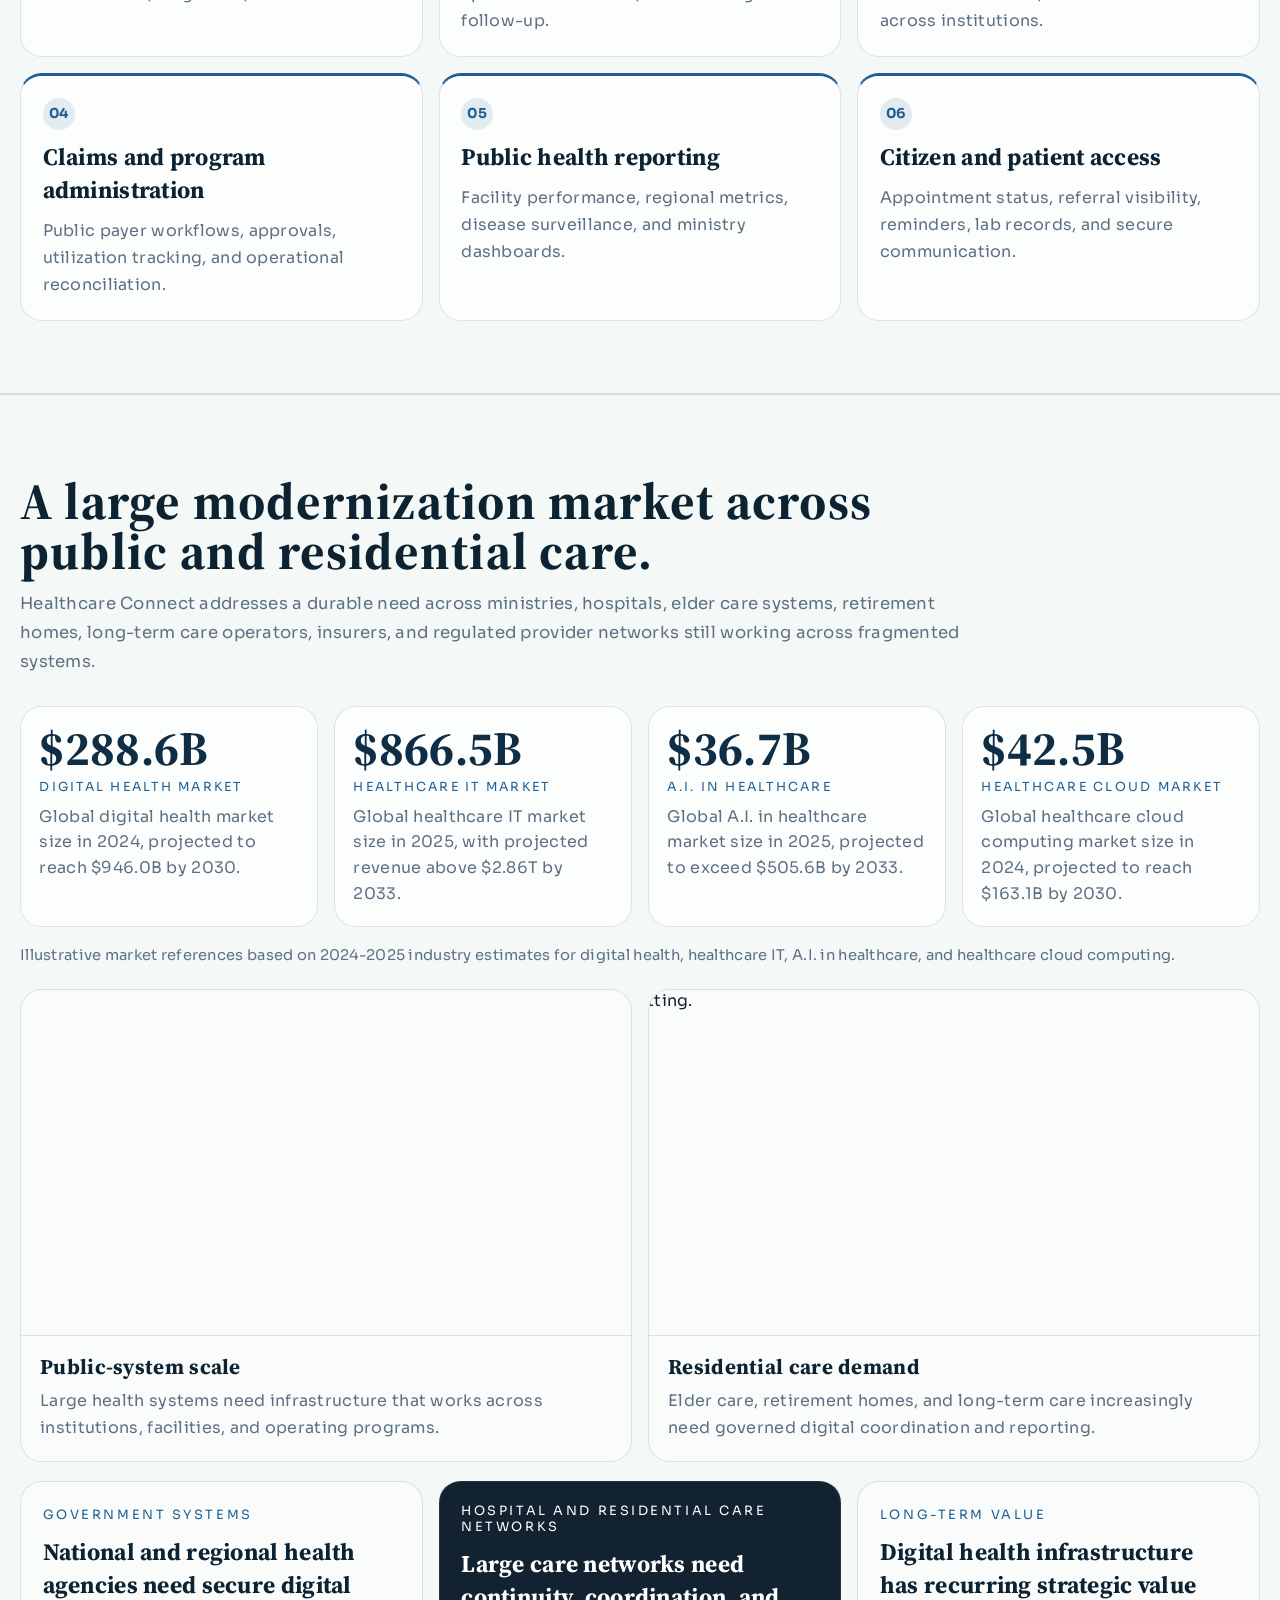
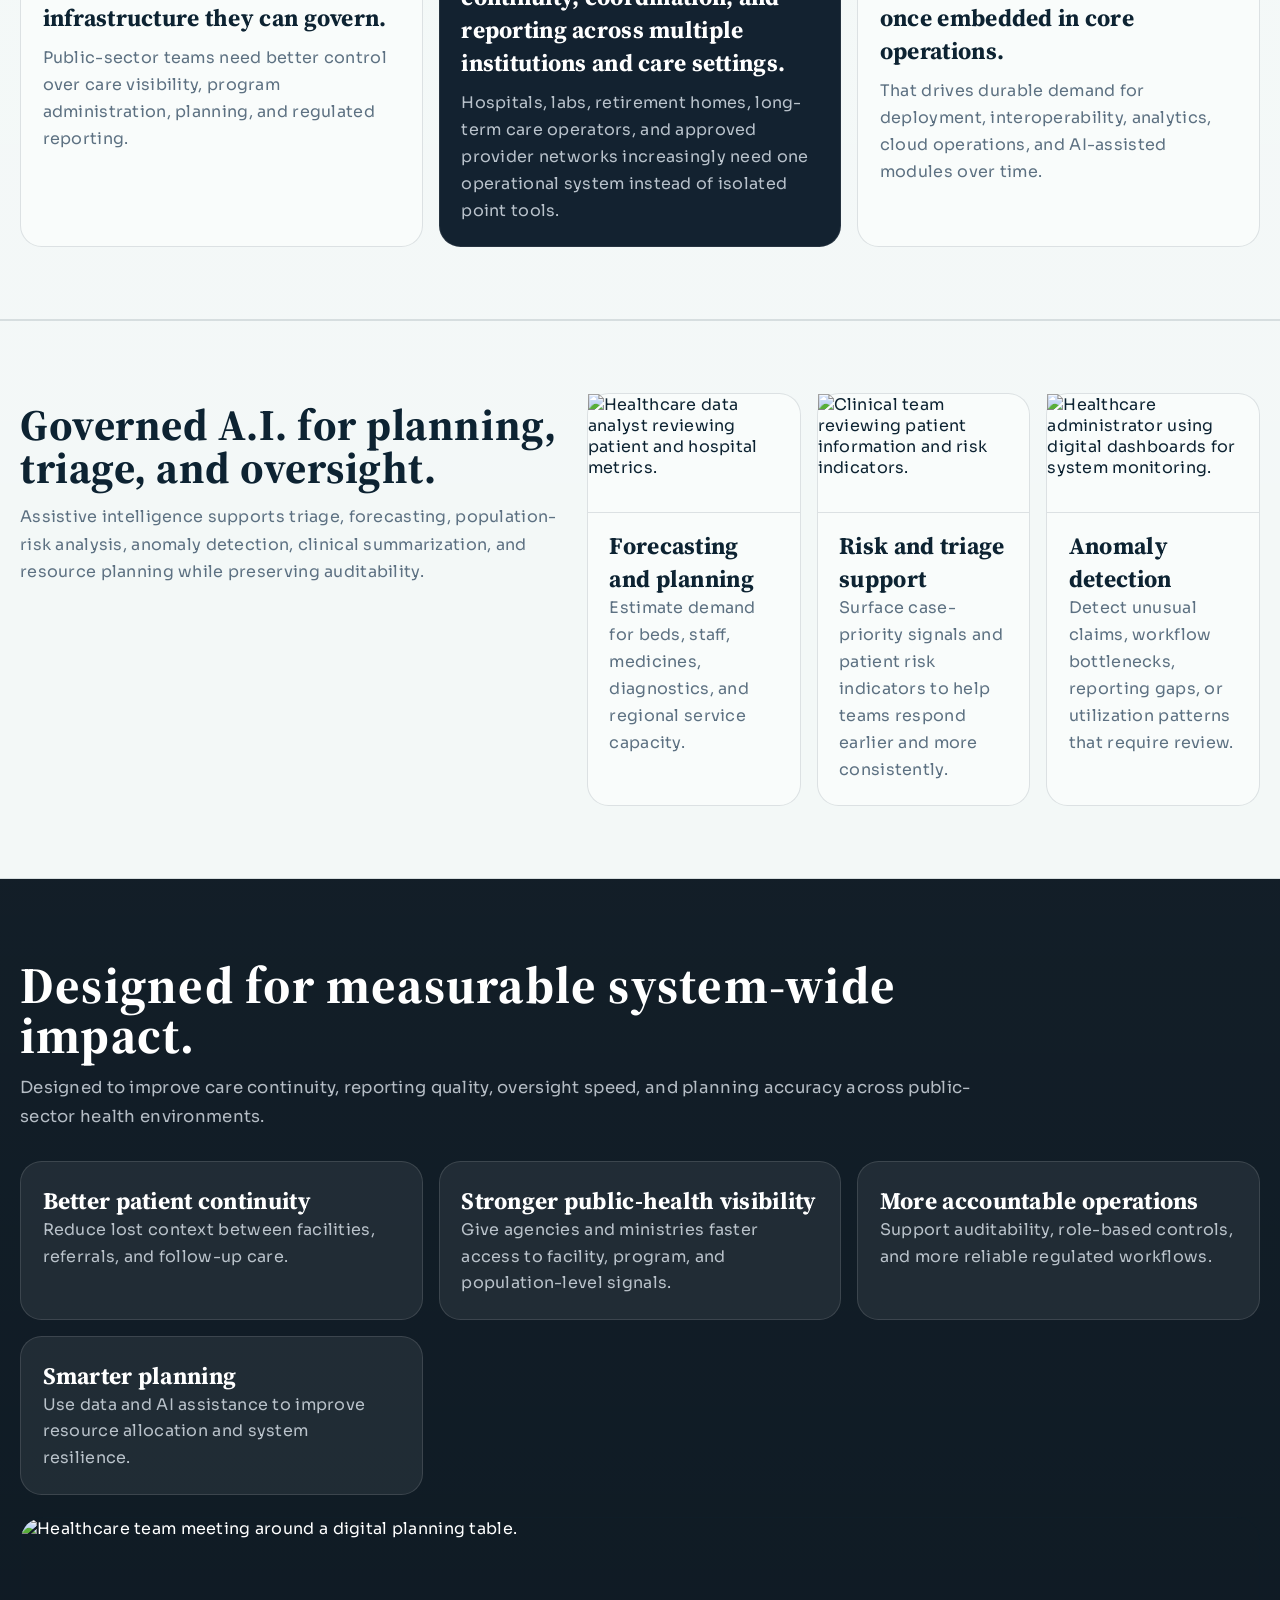
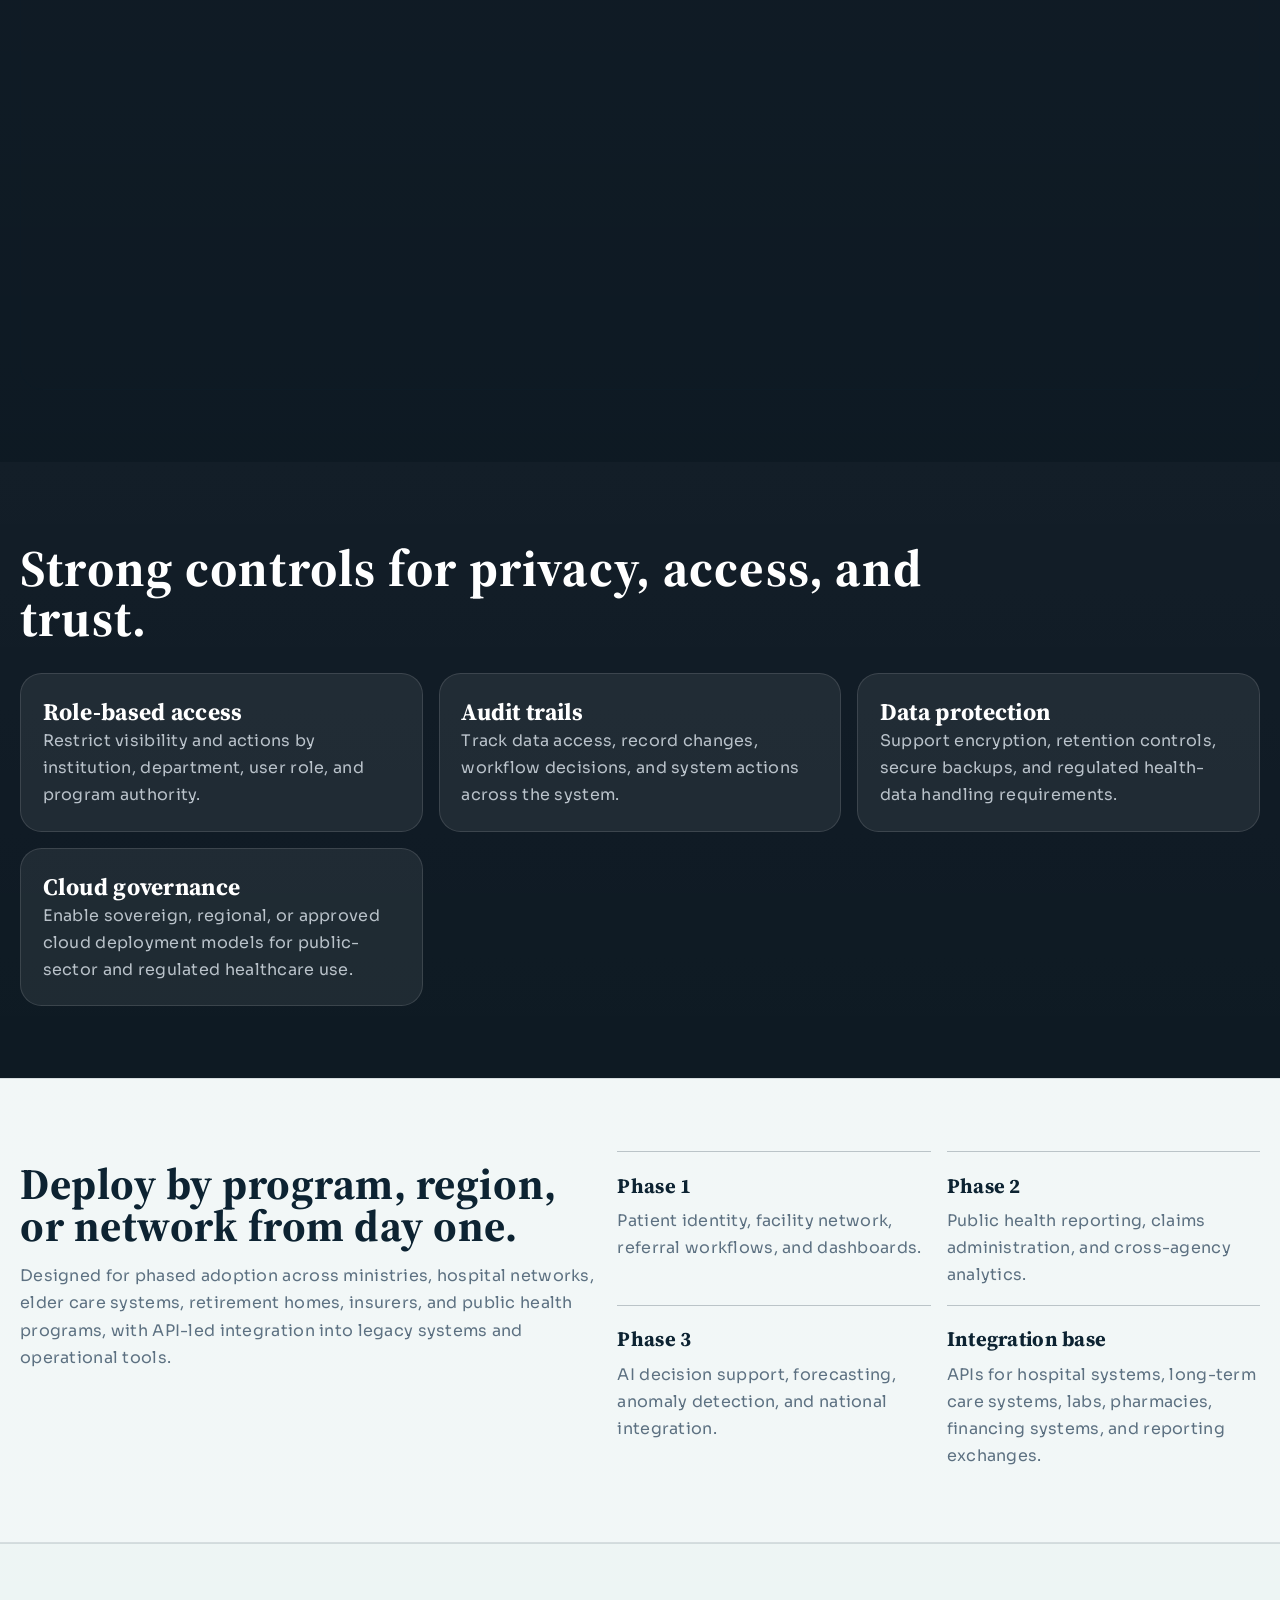
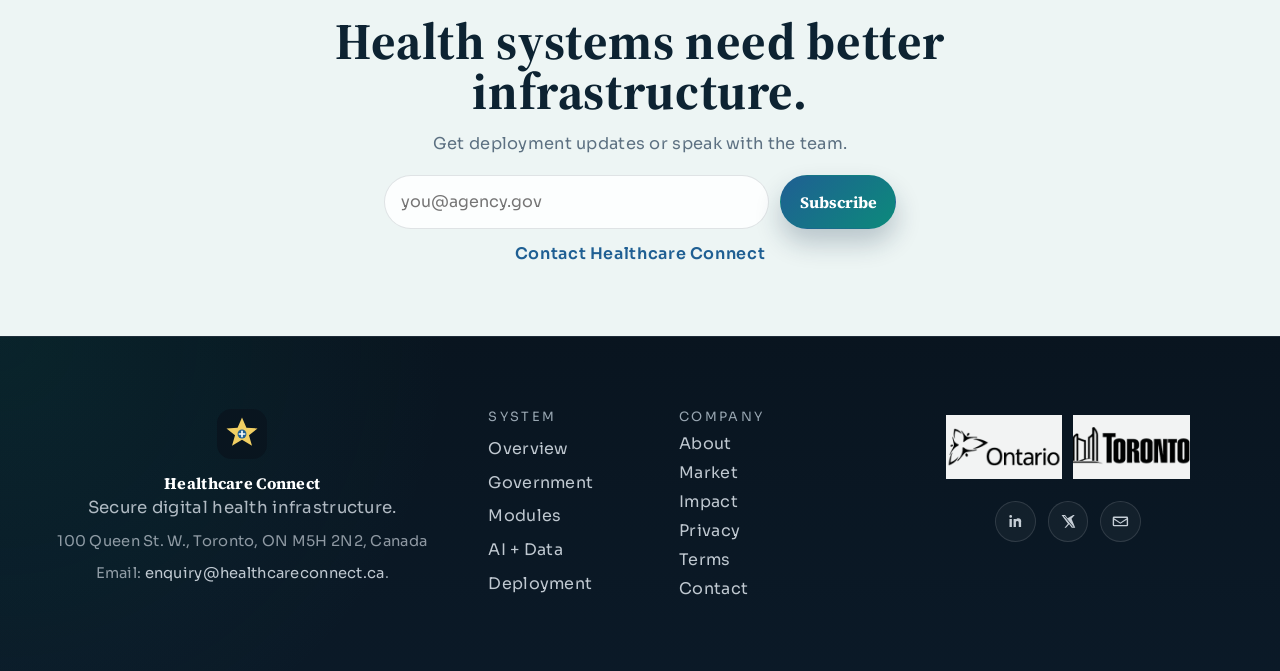
==== commit ece1afe7: "Rename platform references to system" ====
--- a/index.html
+++ b/index.html
@@ -3,7 +3,7 @@
 <head>
   <meta charset="UTF-8">
   <meta name="viewport" content="width=device-width, initial-scale=1.0">
-  <meta name="description" content="Healthcare Connect is a secure digital health infrastructure platform for governments, health systems, and regulated care networks.">
+  <meta name="description" content="Healthcare Connect is a secure digital health infrastructure system for governments, health systems, and regulated care networks.">
   <title>Healthcare Connect | Government-Ready Digital Health Infrastructure</title>
   <link rel="preconnect" href="https://fonts.googleapis.com">
   <link rel="preconnect" href="https://fonts.gstatic.com" crossorigin>
@@ -28,7 +28,7 @@
     </div>
     <div class="shell nav-shell">
       <nav class="main-nav" aria-label="Primary navigation">
-        <a href="./index.html#platform">Home</a>
+        <a href="./index.html#system">Home</a>
         <a href="./about.html">About</a>
         <a href="./index.html#government">Government</a>
         <a href="./index.html#opportunity">Market</a>
@@ -48,7 +48,7 @@
           <p class="hero-dek">Built for governments, hospitals, elder care, retirement homes, and long-term care.</p>
           <div class="hero-actions">
             <a class="button button-solid" href="./contact.html">Book a Demo</a>
-            <a class="button button-outline" href="./index.html#platform">View System</a>
+            <a class="button button-outline" href="./index.html#system">View System</a>
           </div>
           <div class="hero-points">
             <span>Unified patient record</span>
@@ -83,10 +83,10 @@
       </div>
     </section>
 
-    <section class="section-sheet" id="platform">
+    <section class="section-sheet" id="system">
       <div class="shell">
         <div class="section-head">
-          <h2>One platform for care, data, and public health operations.</h2>
+          <h2>One system for care, data, and public health operations.</h2>
           <p>Healthcare Connect brings service delivery, operational data, and governed oversight into one secure system for public and regulated care networks.</p>
         </div>
         <div class="feature-grid">
@@ -99,7 +99,7 @@
           <article class="feature-card feature-card-dark">
             <img class="card-image" src="https://images.unsplash.com/photo-1579154204601-01588f351e67?auto=format&fit=crop&w=1200&q=80" alt="Health data dashboards and performance reporting on a computer screen.">
             <span class="feature-tag">Data</span>
-            <h3>Operational reporting, analytics, and public health visibility are built into the platform.</h3>
+            <h3>Operational reporting, analytics, and public health visibility are built into the system.</h3>
             <p>Track service demand, facility performance, program outputs, regional comparisons, and ministry reporting from one governed data layer.</p>
           </article>
           <article class="feature-card">
@@ -243,7 +243,7 @@
           <article class="feature-card feature-card-dark">
             <span class="feature-tag">Hospital and residential care networks</span>
             <h3>Large care networks need continuity, coordination, and reporting across multiple institutions and care settings.</h3>
-            <p>Hospitals, labs, retirement homes, long-term care operators, and approved provider networks increasingly need one operational platform instead of isolated point tools.</p>
+            <p>Hospitals, labs, retirement homes, long-term care operators, and approved provider networks increasingly need one operational system instead of isolated point tools.</p>
           </article>
           <article class="feature-card">
             <span class="feature-tag">Long-term value</span>
@@ -322,7 +322,7 @@
           </article>
           <article class="security-card">
             <strong>Audit trails</strong>
-            <p>Track data access, record changes, workflow decisions, and system actions across the platform.</p>
+            <p>Track data access, record changes, workflow decisions, and system actions across the system.</p>
           </article>
           <article class="security-card">
             <strong>Data protection</strong>
@@ -357,7 +357,7 @@
           </article>
           <article>
             <strong>Integration base</strong>
-            <p>APIs for hospital systems, long-term care platforms, labs, pharmacies, financing systems, and reporting exchanges.</p>
+            <p>APIs for hospital systems, long-term care systems, labs, pharmacies, financing systems, and reporting exchanges.</p>
           </article>
         </div>
       </div>
@@ -389,8 +389,8 @@
       </div>
       <div class="footer-links">
         <div class="footer-link-group">
-          <span>Platform</span>
-          <a href="./index.html#platform">Overview</a>
+          <span>System</span>
+          <a href="./index.html#system">Overview</a>
           <a href="./index.html#government">Government</a>
           <a href="./index.html#modules">Modules</a>
           <a href="./index.html#intelligence">AI + Data</a>
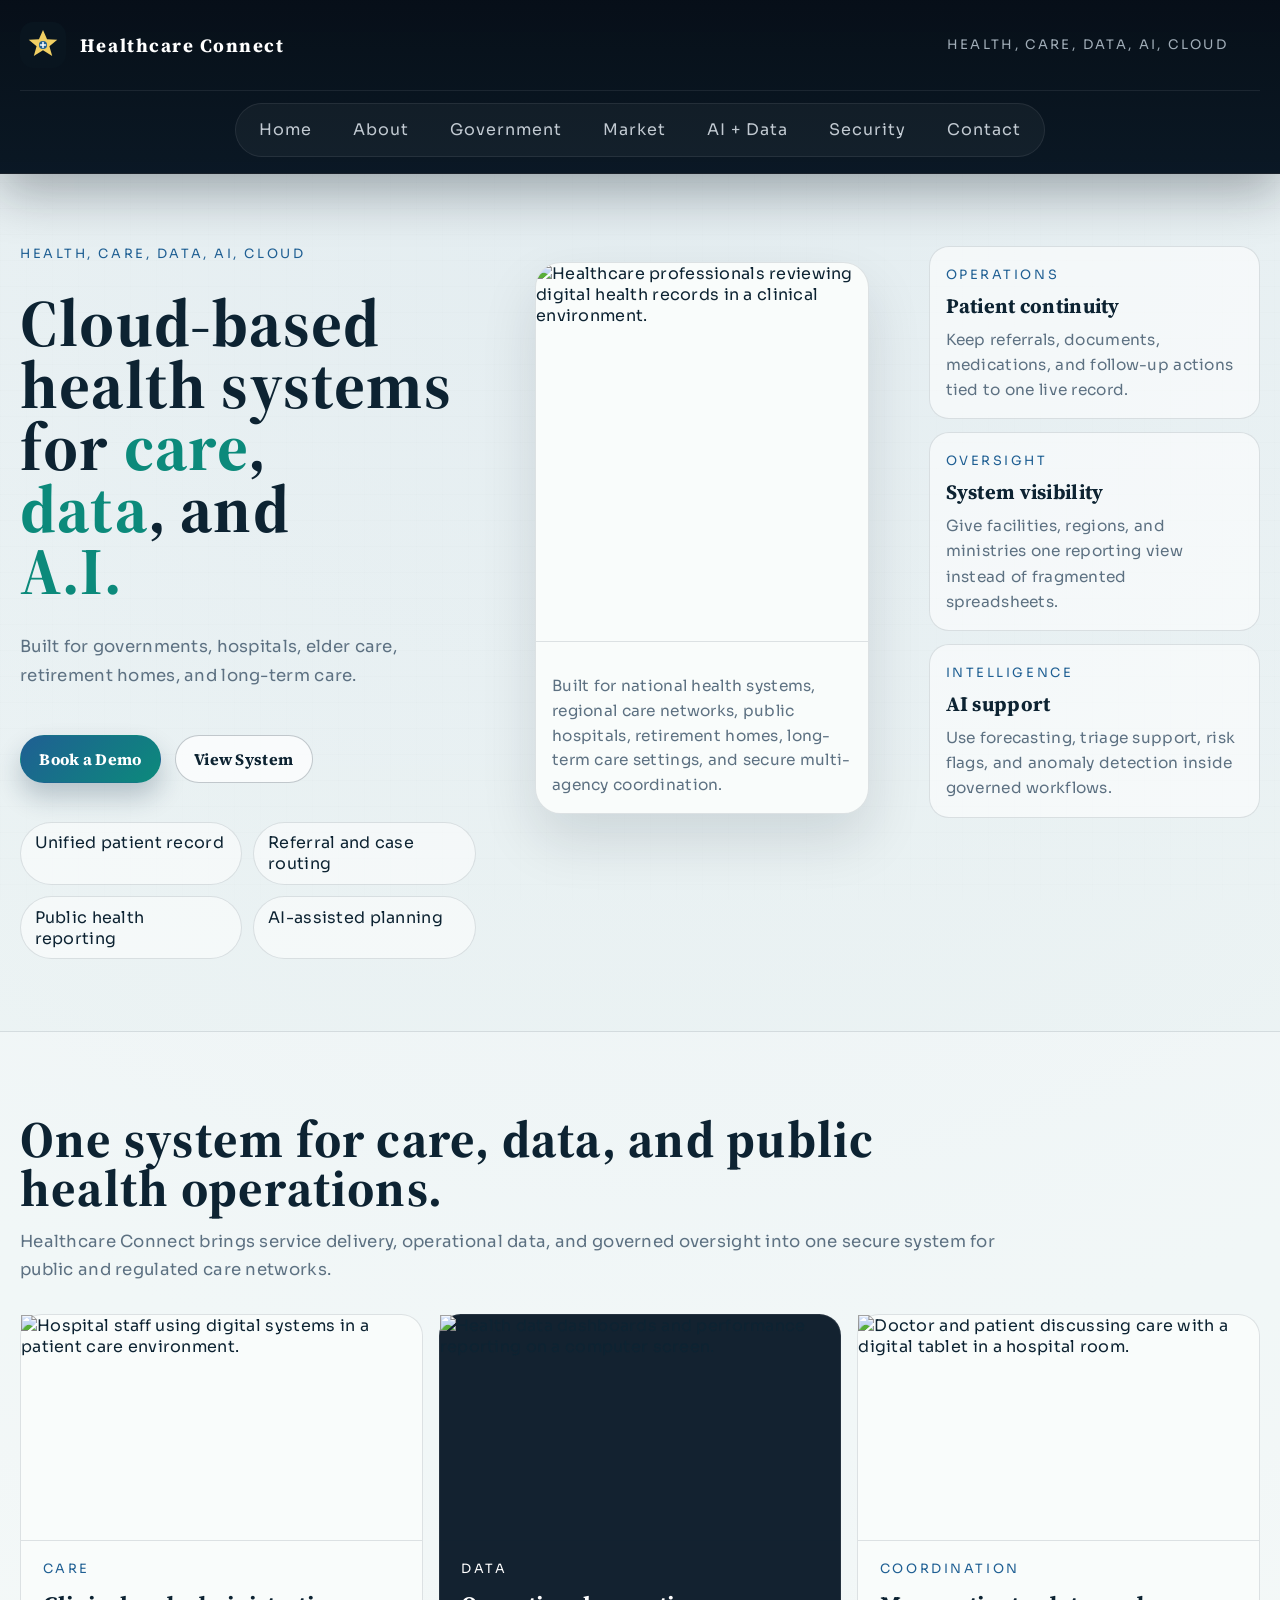
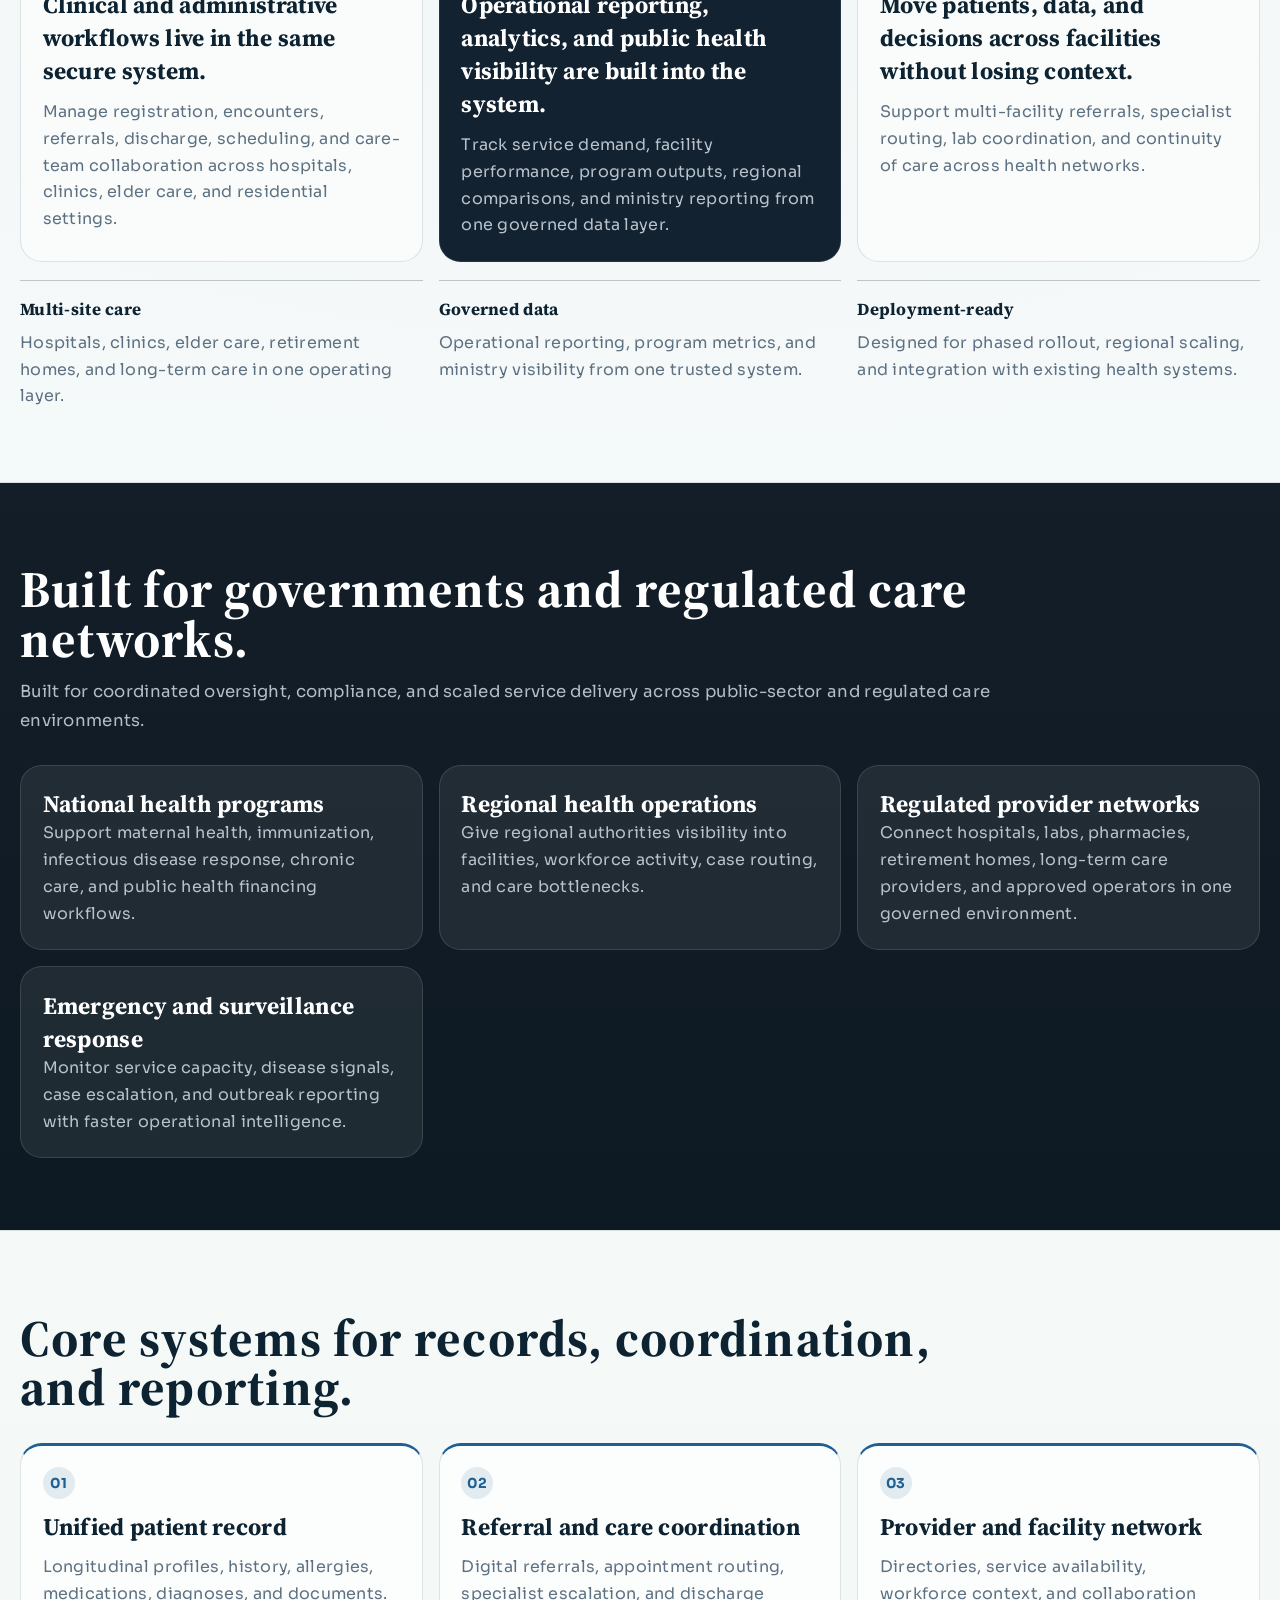
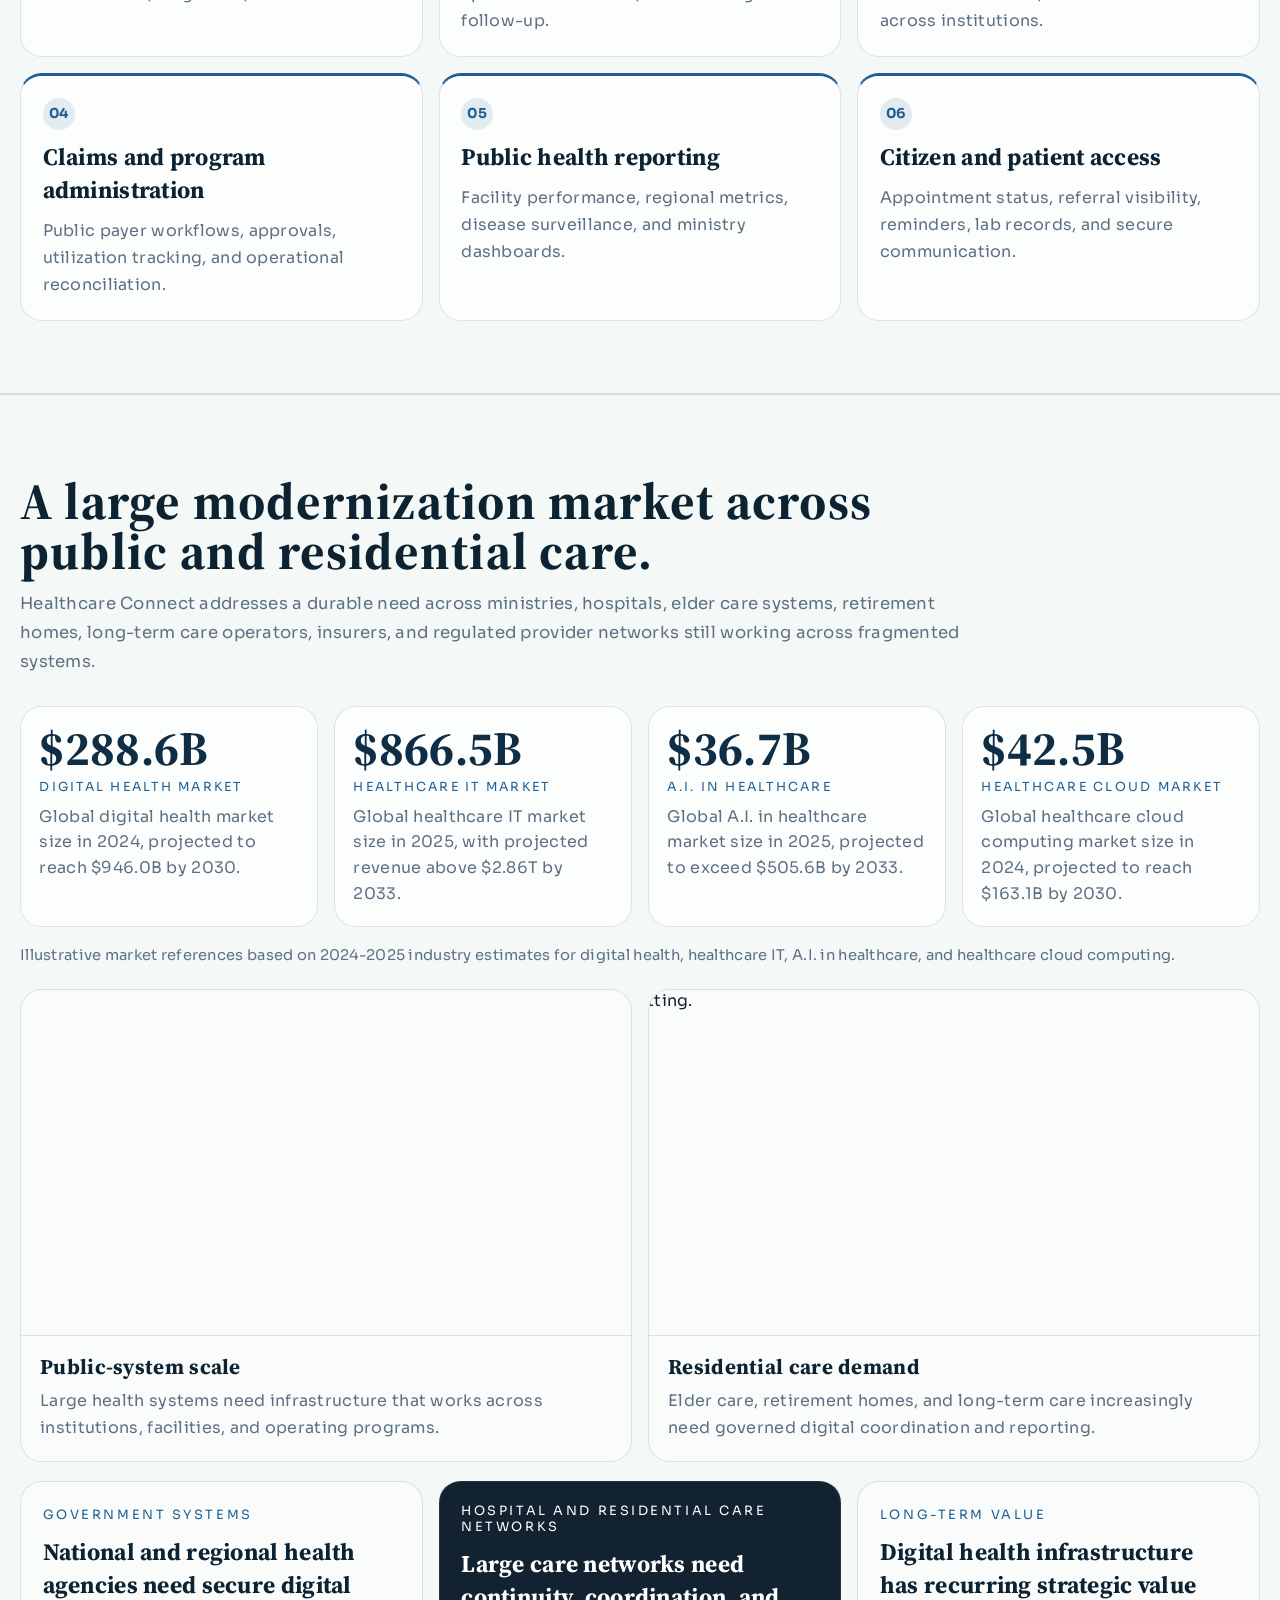
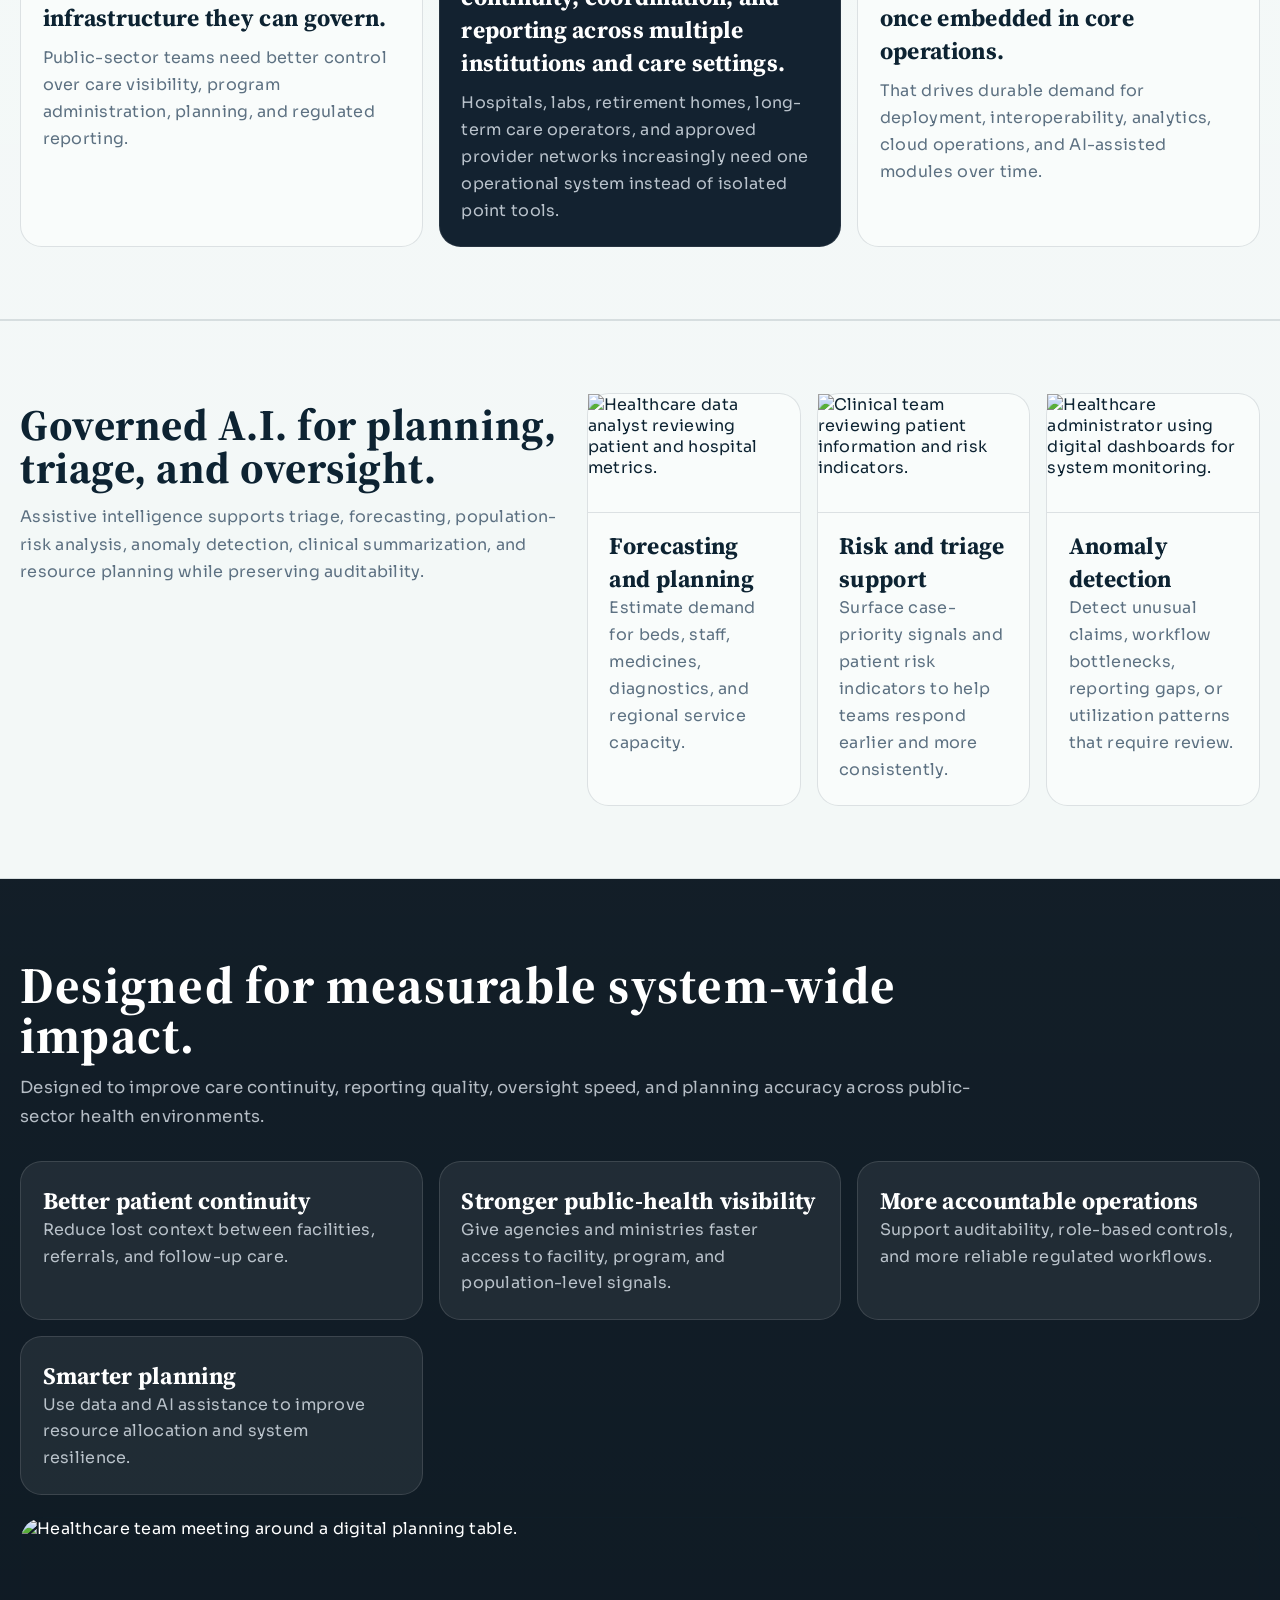
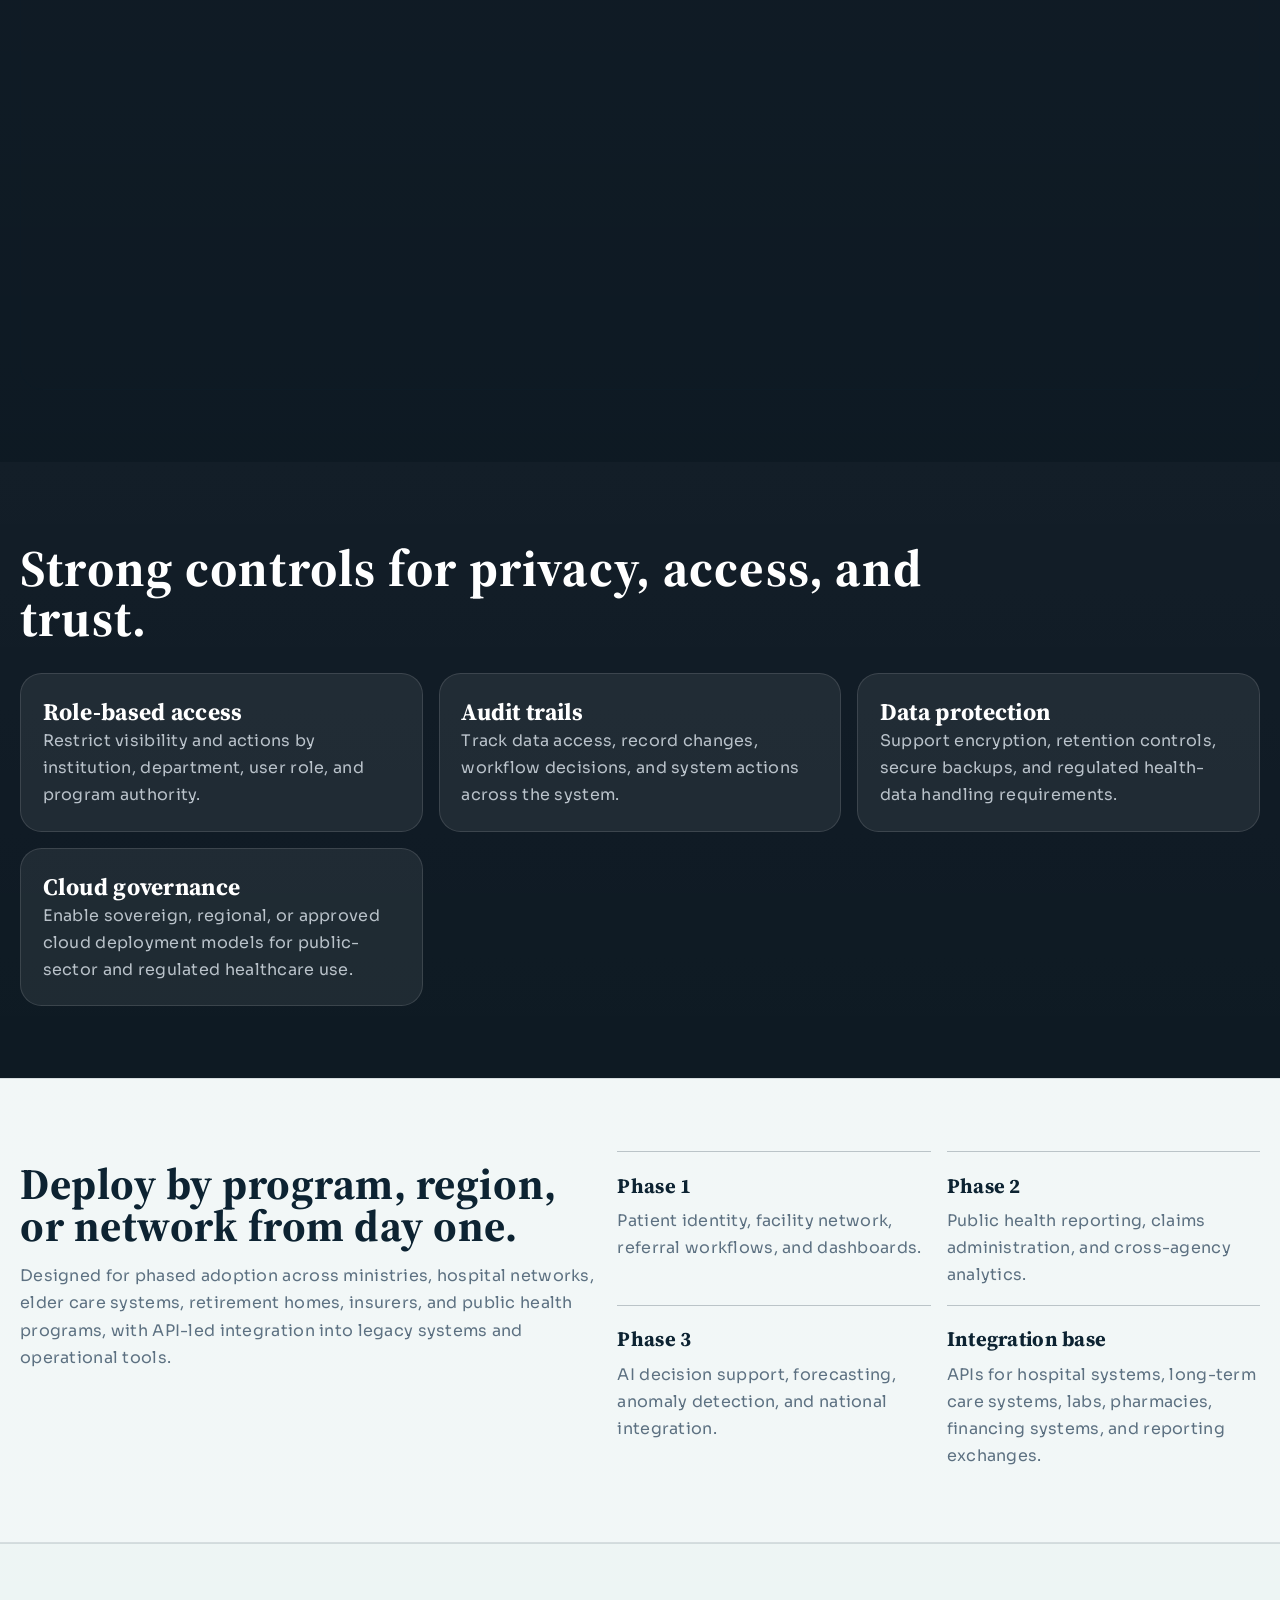
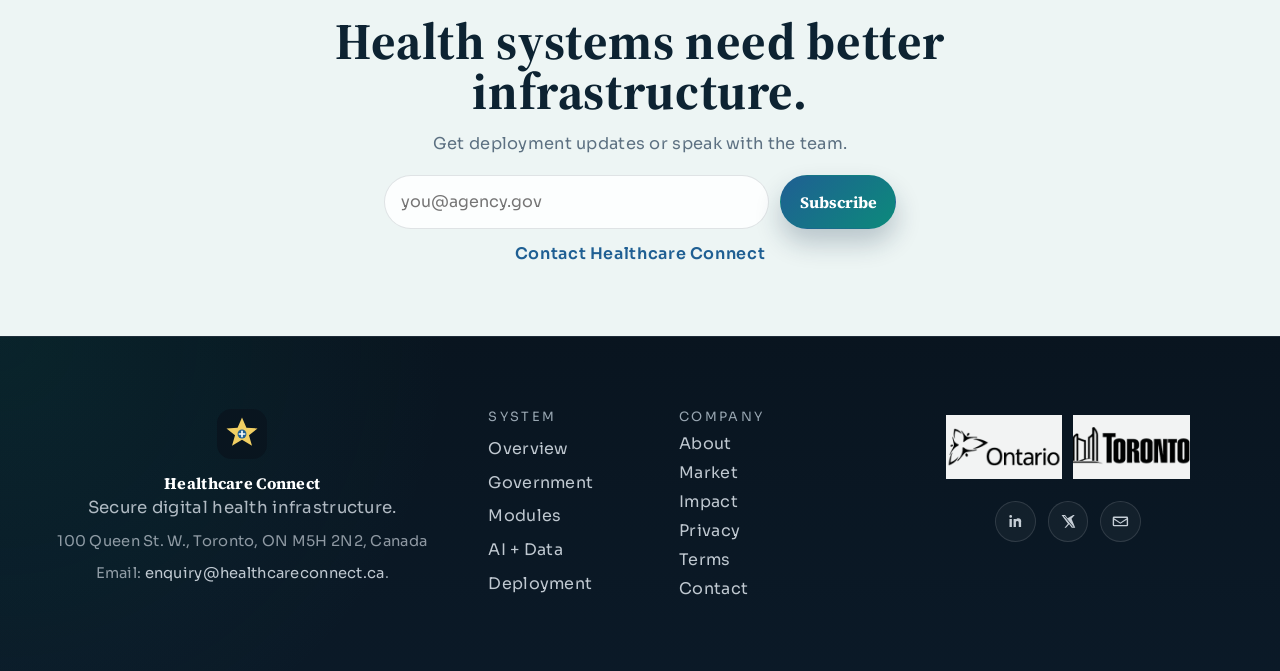
==== commit 83305190: "Add collapsible mobile navigation" ====
--- a/index.html
+++ b/index.html
@@ -24,10 +24,12 @@
       <div class="header-center">
         <span class="header-kicker">Health, Care, Data, AI, Cloud</span>
       </div>
-      <a class="button button-solid" href="./contact.html">Request Briefing</a>
     </div>
     <div class="shell nav-shell">
-      <nav class="main-nav" aria-label="Primary navigation">
+      <button class="nav-toggle" type="button" aria-expanded="false" aria-controls="primary-nav">
+        <span>Menu</span>
+      </button>
+      <nav class="main-nav" id="primary-nav" aria-label="Primary navigation">
         <a href="./index.html#system">Home</a>
         <a href="./about.html">About</a>
         <a href="./index.html#government">Government</a>
--- a/style.css
+++ b/style.css
@@ -149,8 +149,8 @@
 }
 
 .header-center {
-  text-align: center;
-  justify-self: center;
+  text-align: right;
+  justify-self: end;
   padding: 0 1rem;
 }
 
@@ -167,6 +167,20 @@
 .nav-shell {
   border-top: 1px solid rgba(255, 255, 255, 0.08);
   padding: 0.75rem 0 1rem;
+}
+
+.nav-toggle {
+  display: none;
+  align-items: center;
+  justify-content: center;
+  min-height: 2.7rem;
+  padding: 0 1rem;
+  border: 1px solid rgba(255, 255, 255, 0.14);
+  border-radius: 999px;
+  background: rgba(255, 255, 255, 0.06);
+  color: var(--white);
+  letter-spacing: 0.08em;
+  text-transform: uppercase;
 }
 
 .main-nav {
@@ -1160,7 +1174,6 @@
 
 @media (max-width: 860px) {
   .header-band,
-  .nav-shell,
   .main-nav,
   .hero-actions,
   .hero-points,
@@ -1192,9 +1205,26 @@
     padding: 0;
   }
 
+  .nav-shell {
+    display: grid;
+    gap: 0.75rem;
+    padding: 0.75rem 0 1rem;
+  }
+
+  .nav-toggle {
+    display: inline-flex;
+    justify-self: start;
+  }
+
   .main-nav {
+    display: none;
     width: 100%;
     border-radius: 1.15rem;
+    margin: 0;
+  }
+
+  .main-nav.is-open {
+    display: grid;
   }
 
   .closing-inline-form {
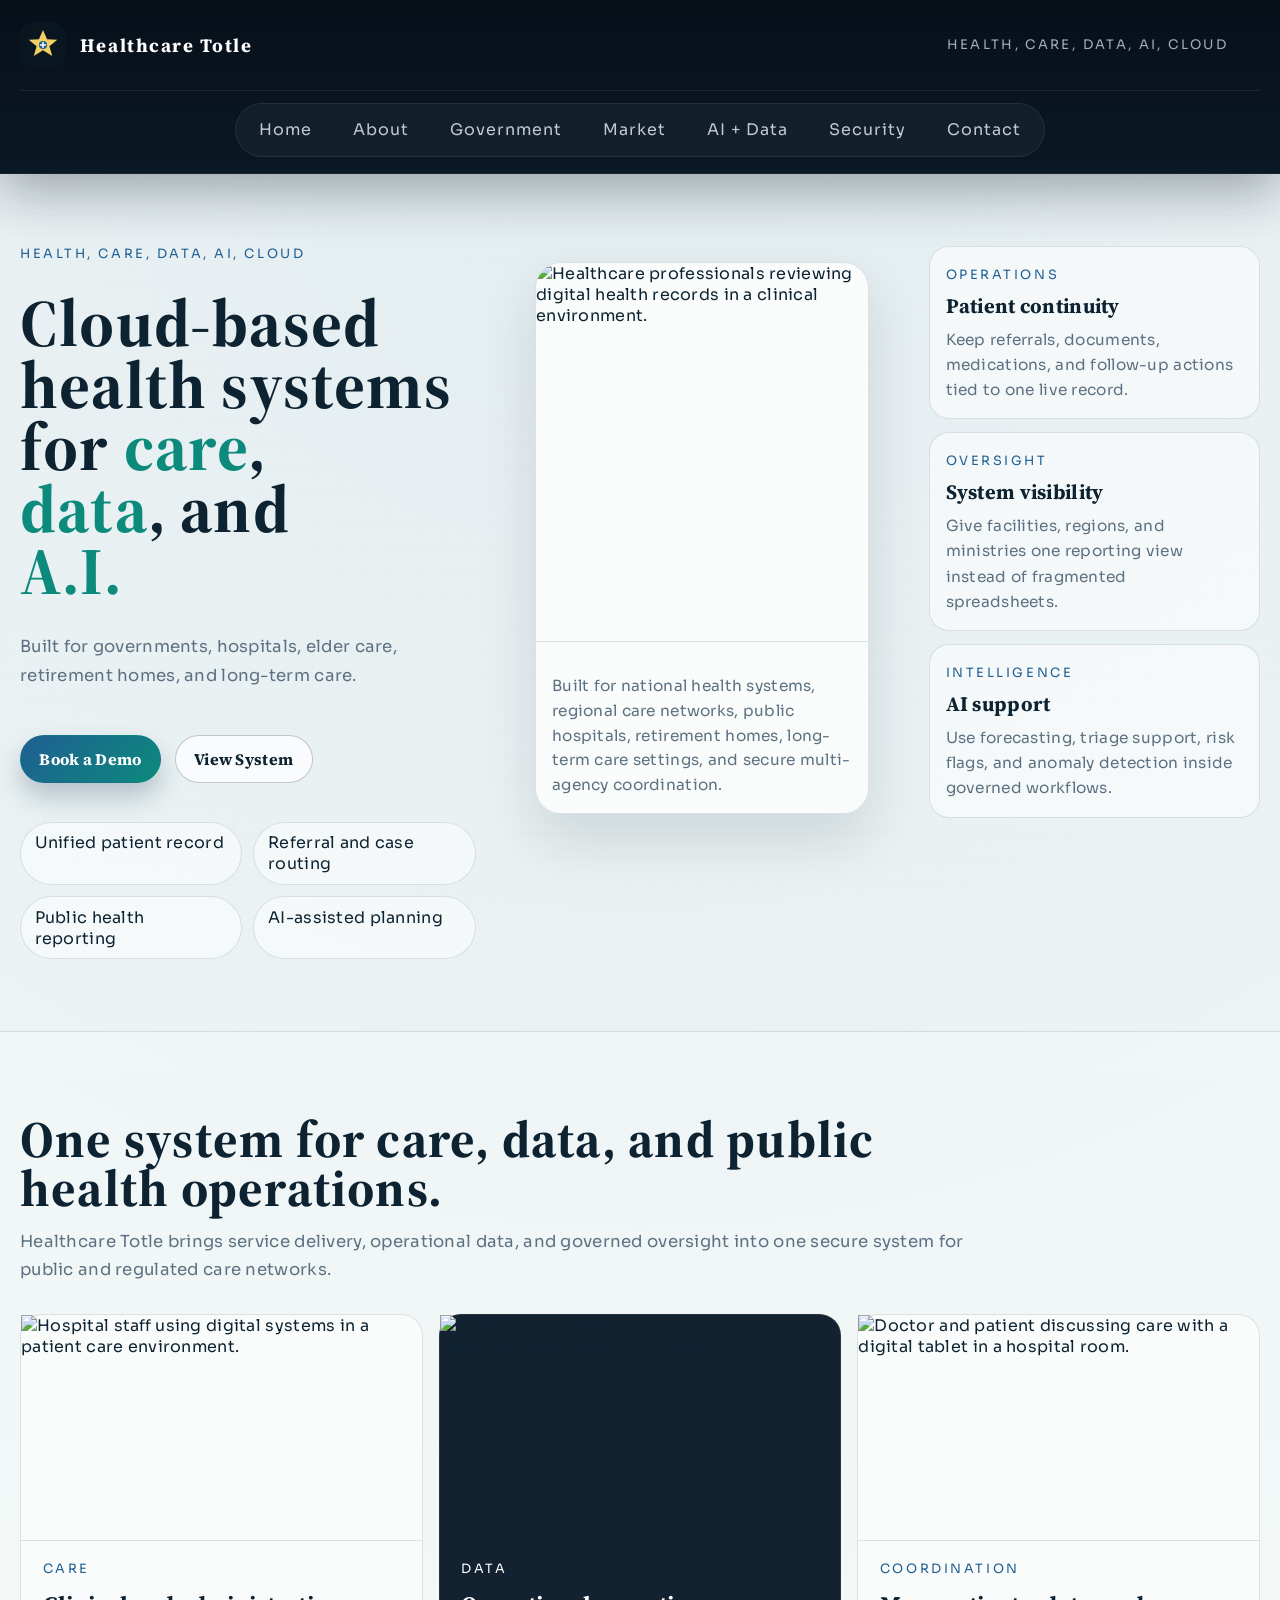
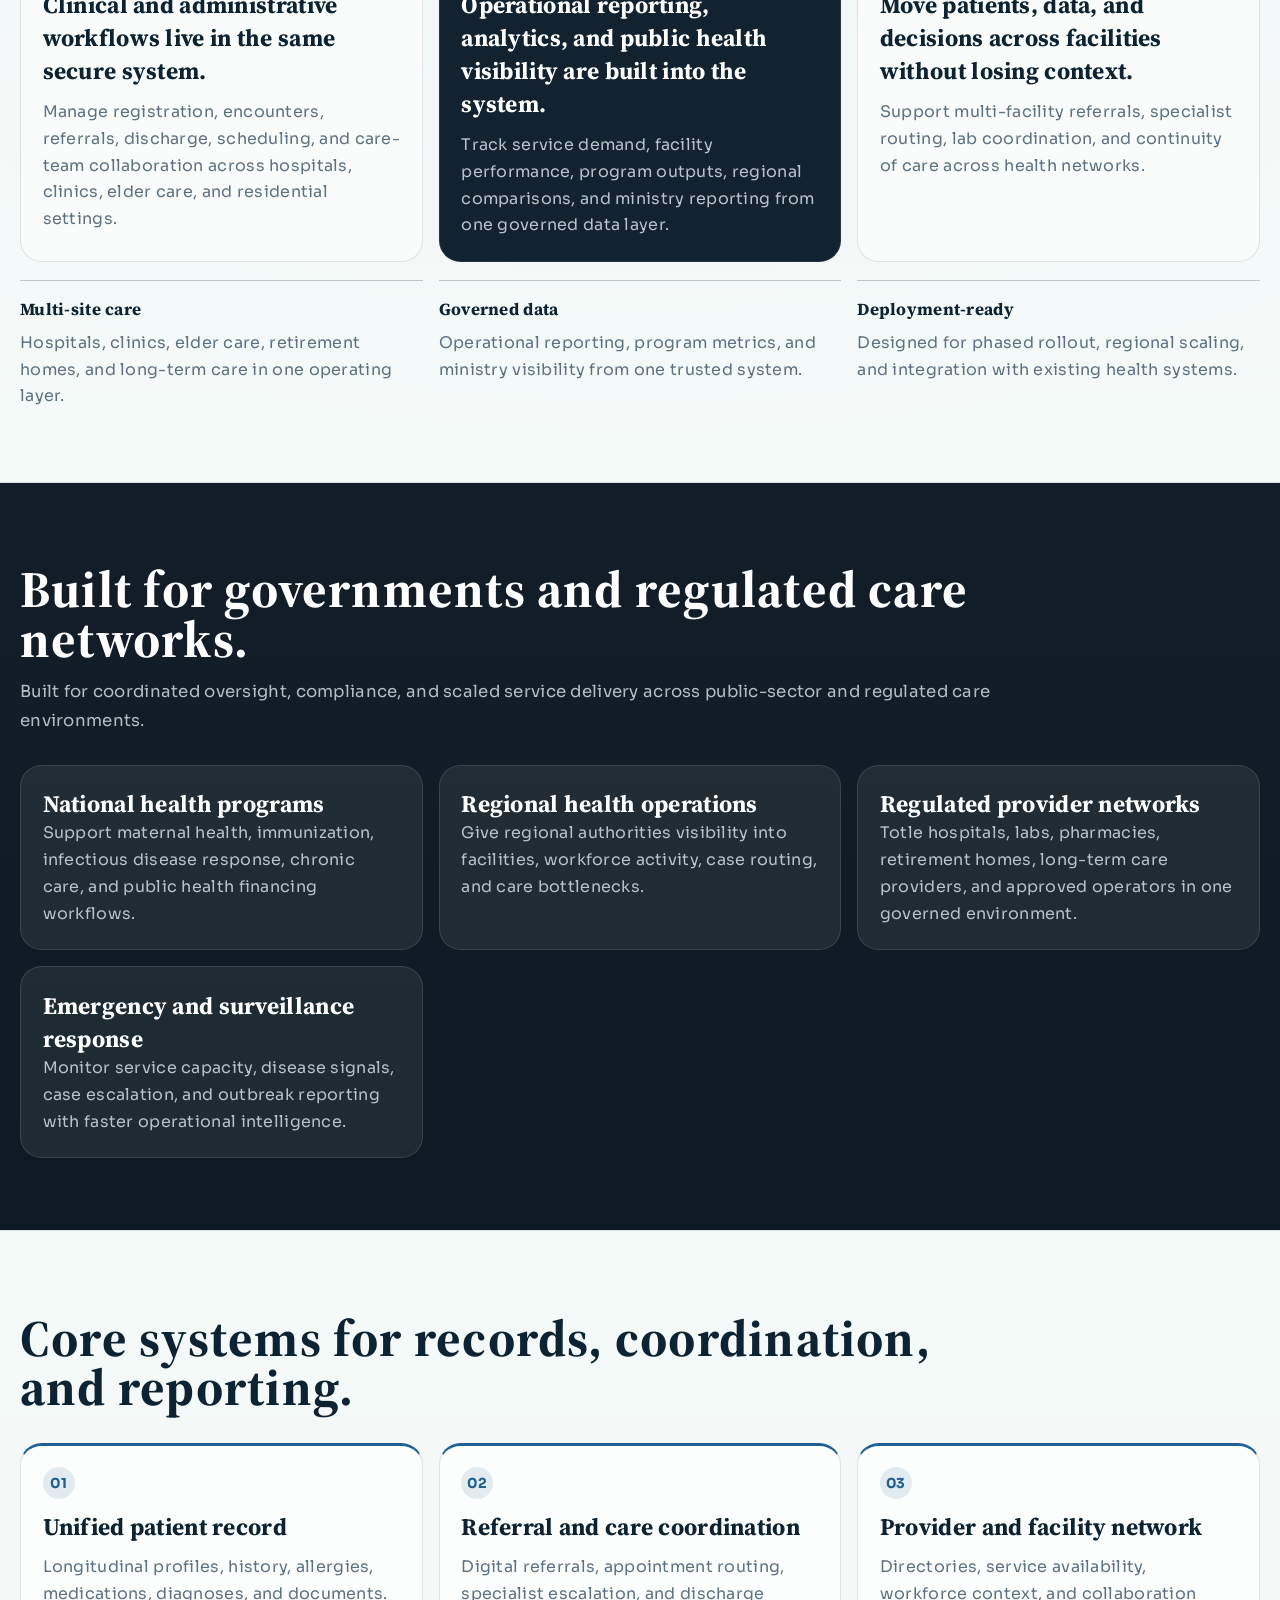
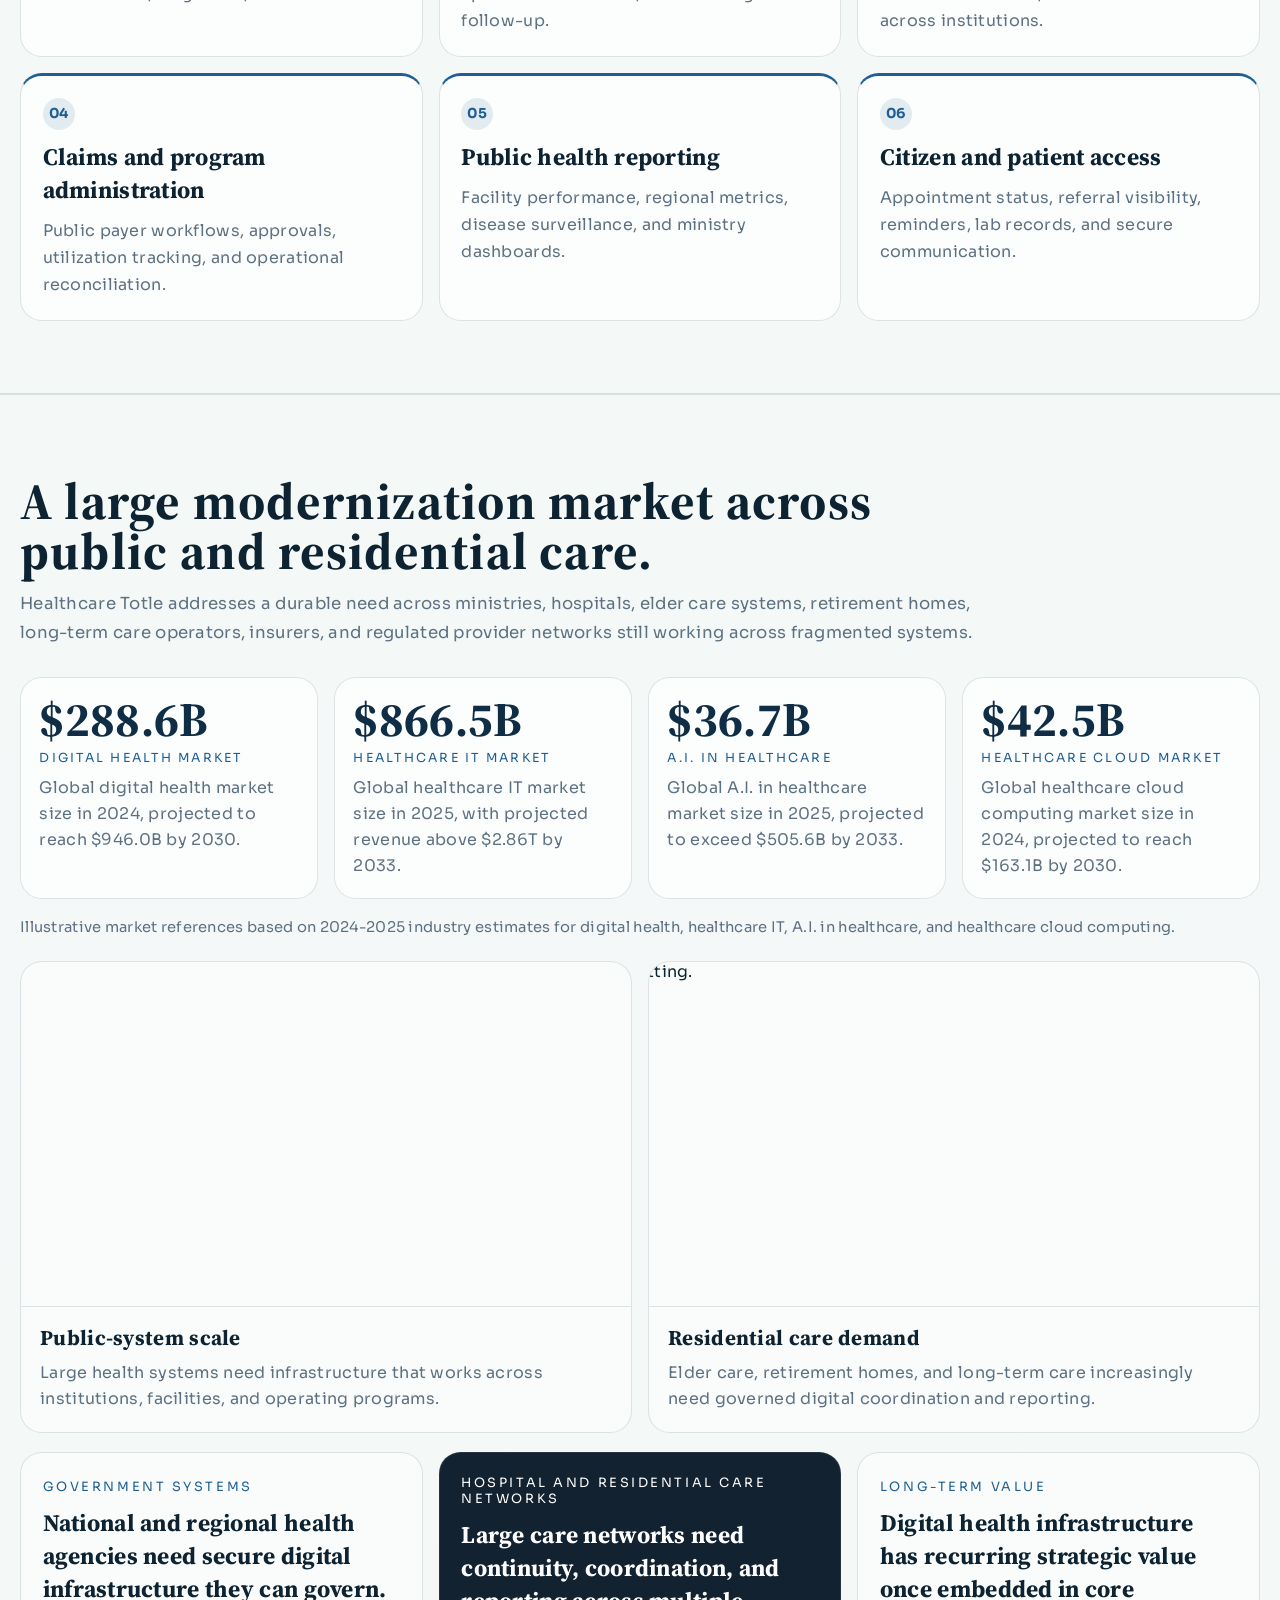
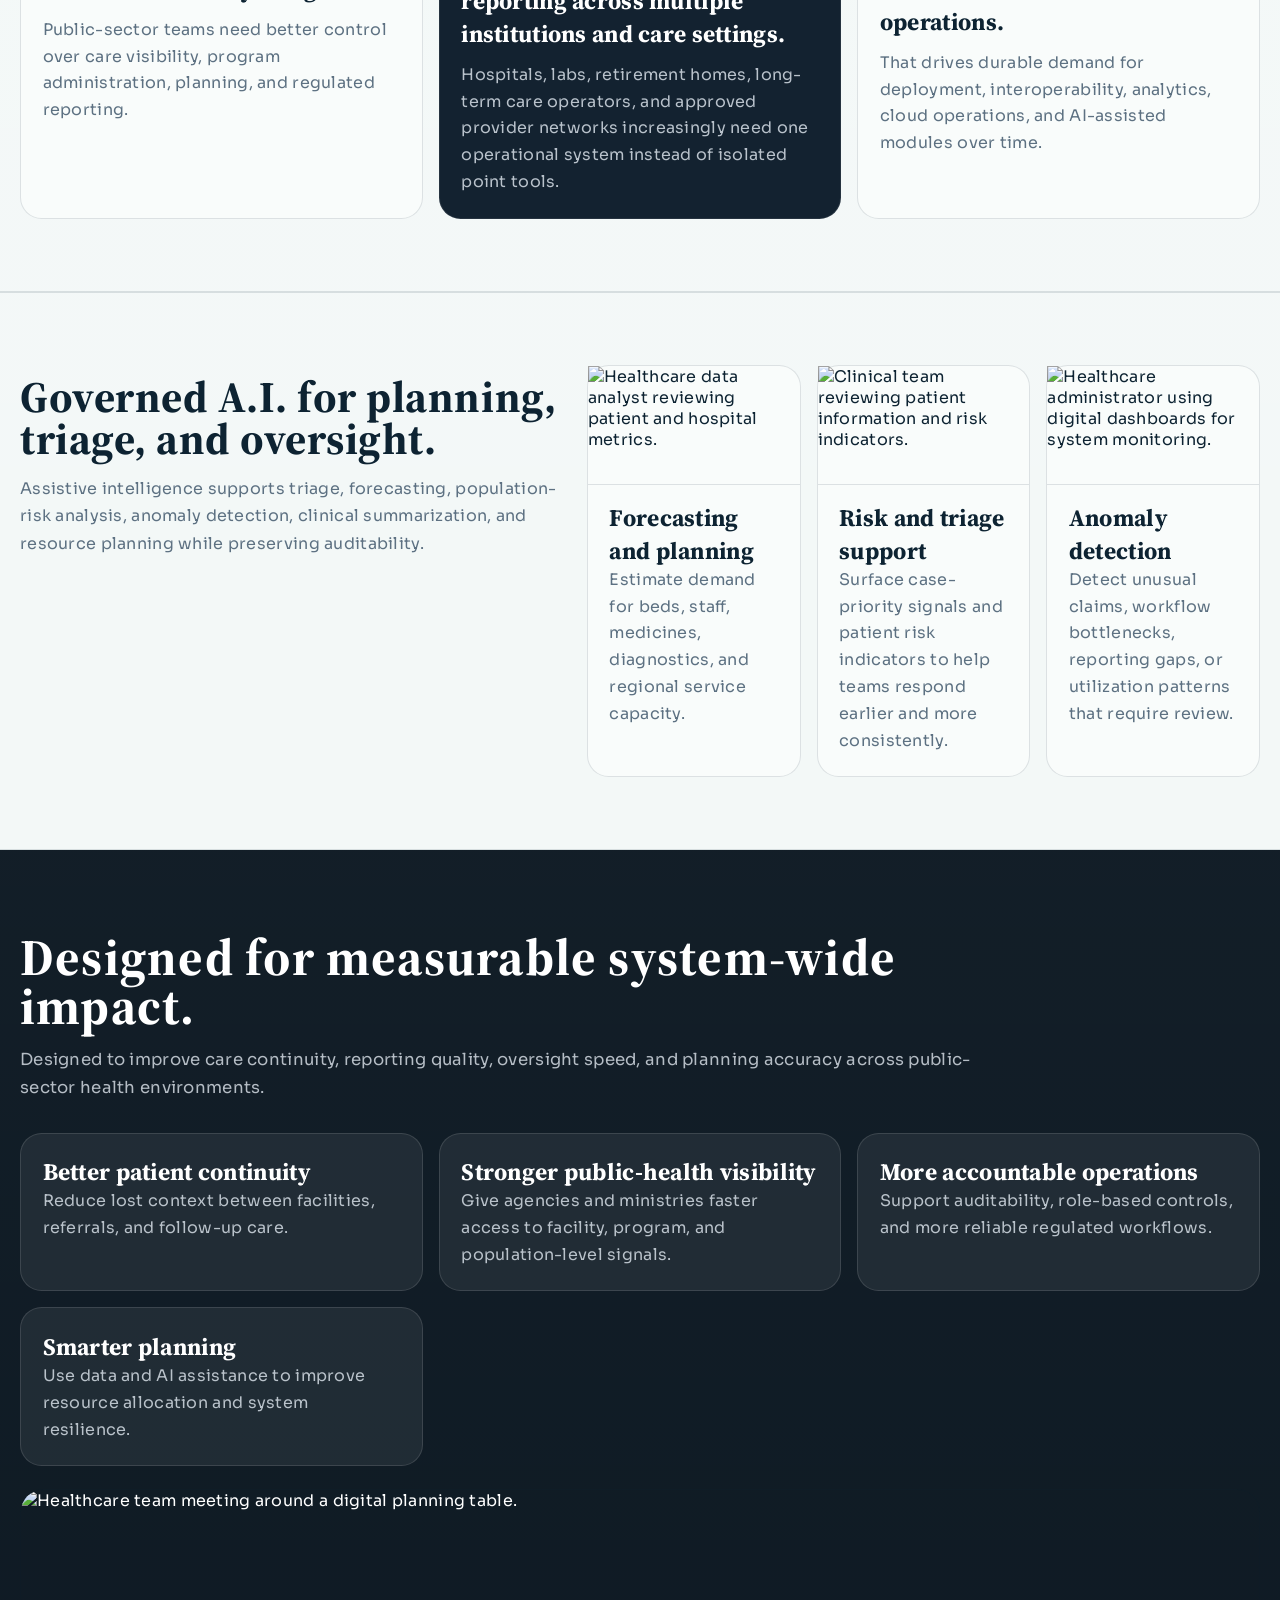
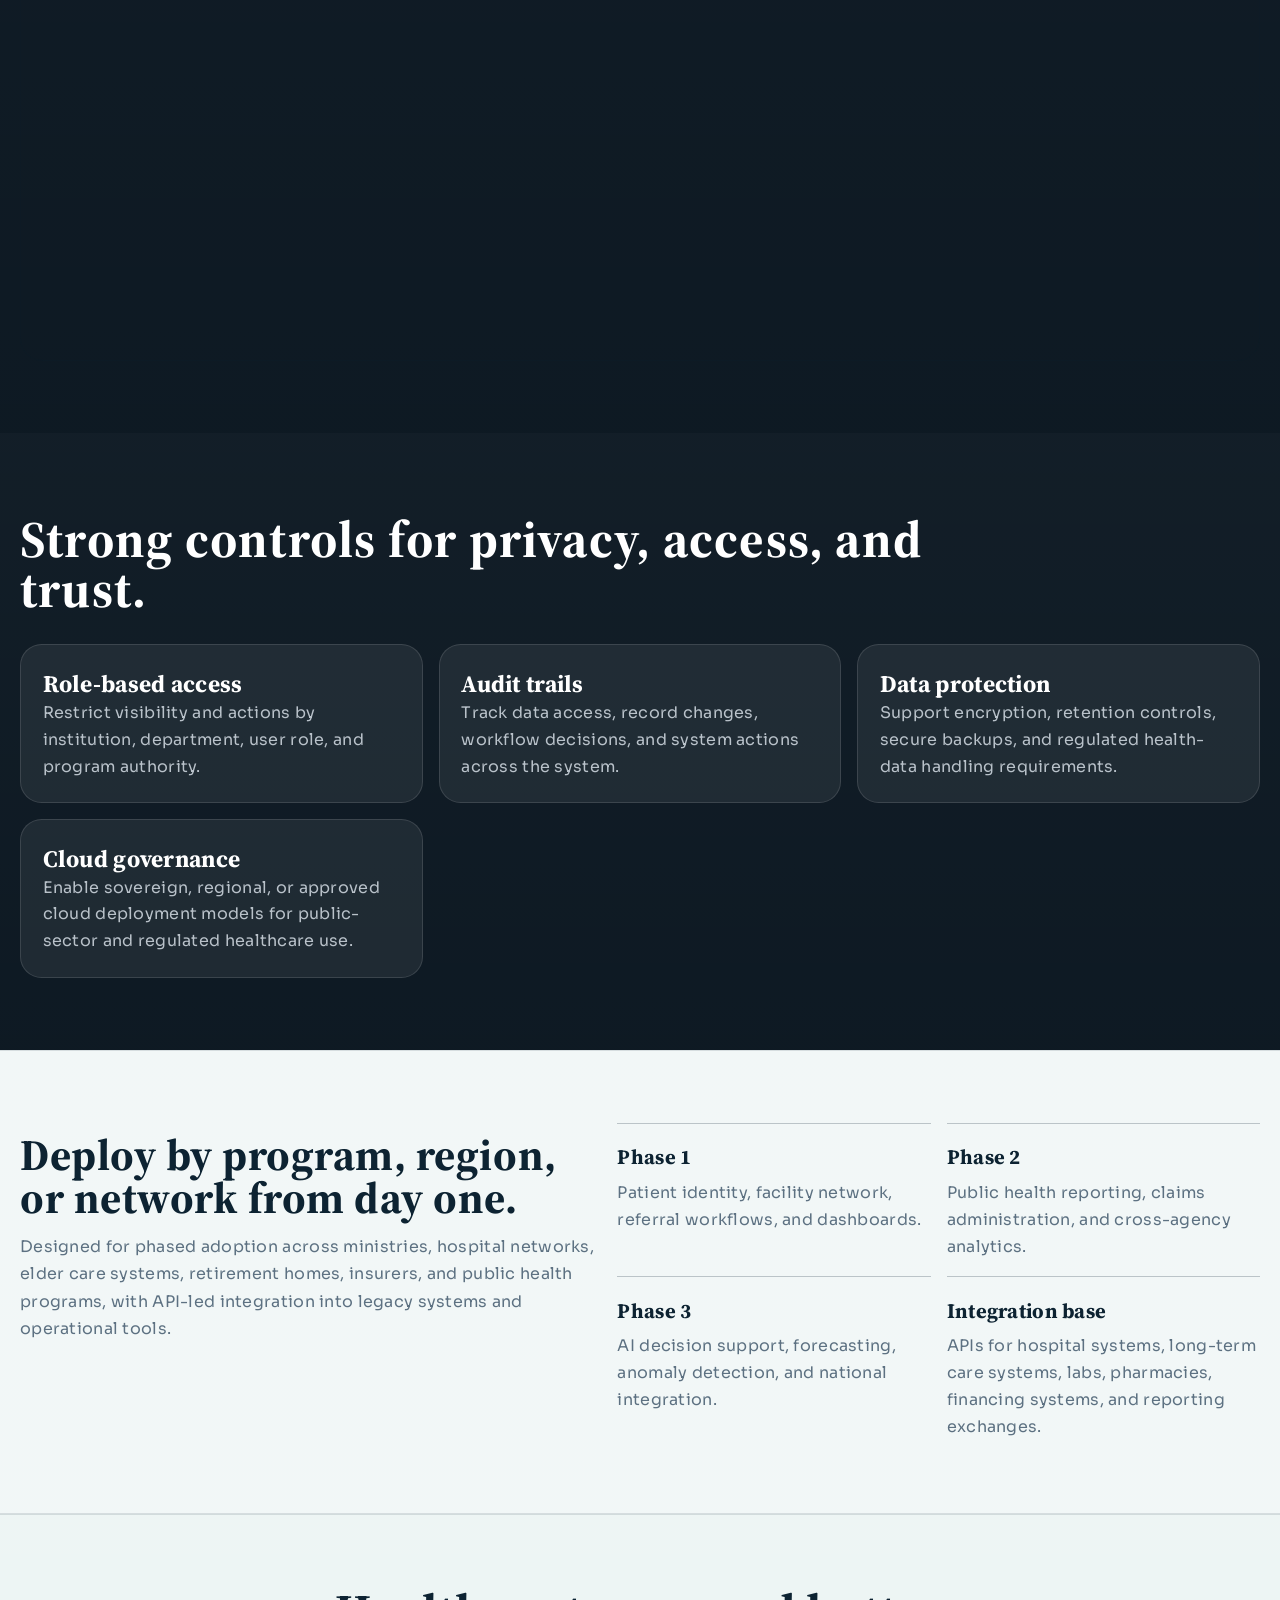
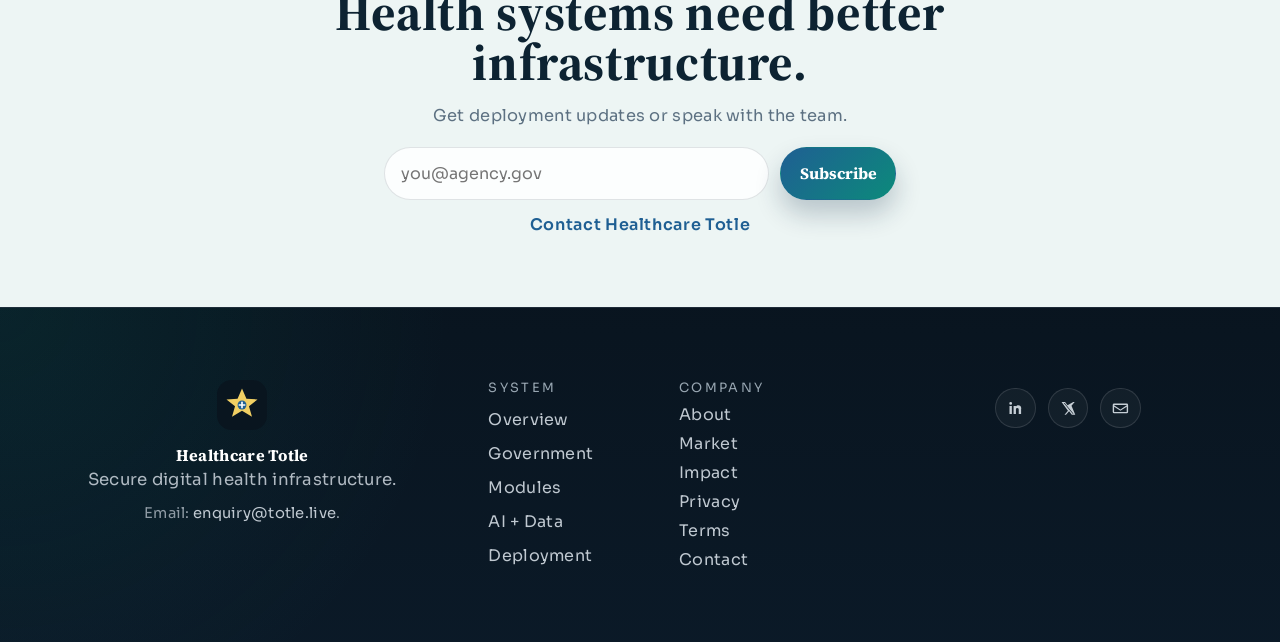
==== commit e2b96760: "Update index.html" ====
--- a/index.html
+++ b/index.html
@@ -3,10 +3,10 @@
 <head>
   <meta charset="UTF-8">
   <meta name="viewport" content="width=device-width, initial-scale=1.0">
-  <meta name="description" content="Healthcare Connect is a secure digital health infrastructure system for governments, health systems, and regulated care networks.">
-  <title>Healthcare Connect | Government-Ready Digital Health Infrastructure</title>
-  <link rel="preconnect" href="https://fonts.googleapis.com">
-  <link rel="preconnect" href="https://fonts.gstatic.com" crossorigin>
+  <meta name="description" content="Healthcare Totle is a secure digital health infrastructure system for governments, health systems, and regulated care networks.">
+  <title>Healthcare Totle | Government-Ready Digital Health Infrastructure</title>
+  <link rel="preTotle" href="https://fonts.googleapis.com">
+  <link rel="preTotle" href="https://fonts.gstatic.com" crossorigin>
   <link href="https://fonts.googleapis.com/css2?family=Sora:wght@400;500;600;700&family=Source+Serif+4:wght@600;700&display=swap" rel="stylesheet">
   <link rel="icon" href="logo-mark.svg" type="image/svg+xml">
   <link rel="stylesheet" href="style.css">
@@ -15,10 +15,10 @@
   <div class="site-noise"></div>
   <header class="site-header">
     <div class="shell header-band">
-      <a class="brand-link" href="./index.html" aria-label="Healthcare Connect home">
-        <img class="brand-mark" src="logo-mark.svg" alt="Healthcare Connect logo">
+      <a class="brand-link" href="./index.html" aria-label="Healthcare Totle home">
+        <img class="brand-mark" src="logo-mark.svg" alt="Healthcare Totle logo">
         <div class="brand-copy">
-          <span class="brand-name">Healthcare Connect</span>
+          <span class="brand-name">Healthcare Totle</span>
         </div>
       </a>
       <div class="header-center">
@@ -89,7 +89,7 @@
       <div class="shell">
         <div class="section-head">
           <h2>One system for care, data, and public health operations.</h2>
-          <p>Healthcare Connect brings service delivery, operational data, and governed oversight into one secure system for public and regulated care networks.</p>
+          <p>Healthcare Totle brings service delivery, operational data, and governed oversight into one secure system for public and regulated care networks.</p>
         </div>
         <div class="feature-grid">
           <article class="feature-card">
@@ -145,7 +145,7 @@
           </article>
           <article class="government-card">
             <strong>Regulated provider networks</strong>
-            <p>Connect hospitals, labs, pharmacies, retirement homes, long-term care providers, and approved operators in one governed environment.</p>
+            <p>Totle hospitals, labs, pharmacies, retirement homes, long-term care providers, and approved operators in one governed environment.</p>
           </article>
           <article class="government-card">
             <strong>Emergency and surveillance response</strong>
@@ -199,7 +199,7 @@
       <div class="shell">
         <div class="section-head">
           <h2>A large modernization market across public and residential care.</h2>
-          <p>Healthcare Connect addresses a durable need across ministries, hospitals, elder care systems, retirement homes, long-term care operators, insurers, and regulated provider networks still working across fragmented systems.</p>
+          <p>Healthcare Totle addresses a durable need across ministries, hospitals, elder care systems, retirement homes, long-term care operators, insurers, and regulated provider networks still working across fragmented systems.</p>
         </div>
         <div class="market-stats">
           <article class="stat-card">
@@ -373,7 +373,7 @@
           <input type="email" name="newsletter-email" placeholder="you@agency.gov" required>
           <button class="button button-solid" type="submit">Subscribe</button>
         </form>
-        <a class="closing-link" href="./contact.html">Contact Healthcare Connect</a>
+        <a class="closing-link" href="./contact.html">Contact Healthcare Totle</a>
       </div>
     </section>
   </main>
@@ -381,12 +381,12 @@
   <footer class="site-footer">
     <div class="shell footer-shell">
       <div class="footer-brand">
-        <img class="brand-mark" src="logo-mark.svg" alt="Healthcare Connect logo">
+        <img class="brand-mark" src="logo-mark.svg" alt="Healthcare Totle logo">
         <div>
-          <strong>Healthcare Connect</strong>
+          <strong>Healthcare Totle</strong>
           <p>Secure digital health infrastructure.</p>
-          <p class="footer-address">100 Queen St. W., Toronto, ON M5H 2N2, Canada</p>
-          <p class="footer-email">Email: <a href="mailto:enquiry@healthcareconnect.ca">enquiry@healthcareconnect.ca</a>.</p>
+          
+          <p class="footer-email">Email: <a href="mailto:enquiry@totle.live">enquiry@totle.live</a>.</p>
         </div>
       </div>
       <div class="footer-links">
@@ -409,10 +409,6 @@
         </div>
       </div>
       <div class="footer-social-block">
-        <div class="footer-logo-strip" aria-label="Partner logos">
-          <img src="./ontlog.png" alt="Ontario logo">
-          <img src="./citor.png" alt="City of Toronto logo">
-        </div>
         <div class="footer-socials" aria-label="Social media links">
           <a href="#" aria-label="LinkedIn">
             <svg viewBox="0 0 24 24" aria-hidden="true"><path fill="currentColor" d="M6.94 8.5H3.56V20h3.38V8.5ZM5.25 3A1.97 1.97 0 1 0 5.3 6.94 1.97 1.97 0 0 0 5.25 3ZM20.44 12.47c0-3.45-1.84-5.05-4.3-5.05-1.98 0-2.87 1.09-3.37 1.86V8.5H9.4V20h3.37v-6.42c0-.34.03-.68.13-.93.27-.68.9-1.38 1.95-1.38 1.38 0 1.93 1.04 1.93 2.57V20h3.37v-7.53Z"/></svg>
@@ -420,7 +416,7 @@
           <a href="#" aria-label="X">
             <svg viewBox="0 0 24 24" aria-hidden="true"><path fill="currentColor" d="M18.9 3H21l-4.58 5.24L21.8 21h-4.94l-3.87-5.06L8.56 21H6.45l4.9-5.61L2.2 3h5.07l3.5 4.63L18.9 3Zm-.73 16.74h1.16L6.64 4.2H5.4l12.77 15.54Z"/></svg>
           </a>
-          <a href="mailto:enquiry@healthcareconnect.ca" aria-label="Email">
+          <a href="mailto:enquiry@totle.live" aria-label="Email">
             <svg viewBox="0 0 24 24" aria-hidden="true"><path fill="currentColor" d="M3 5h18a2 2 0 0 1 2 2v10a2 2 0 0 1-2 2H3a2 2 0 0 1-2-2V7a2 2 0 0 1 2-2Zm0 2v.51l9 5.89 9-5.89V7H3Zm18 10V9.49l-8.45 5.53a1 1 0 0 1-1.1 0L3 9.49V17h18Z"/></svg>
           </a>
         </div>
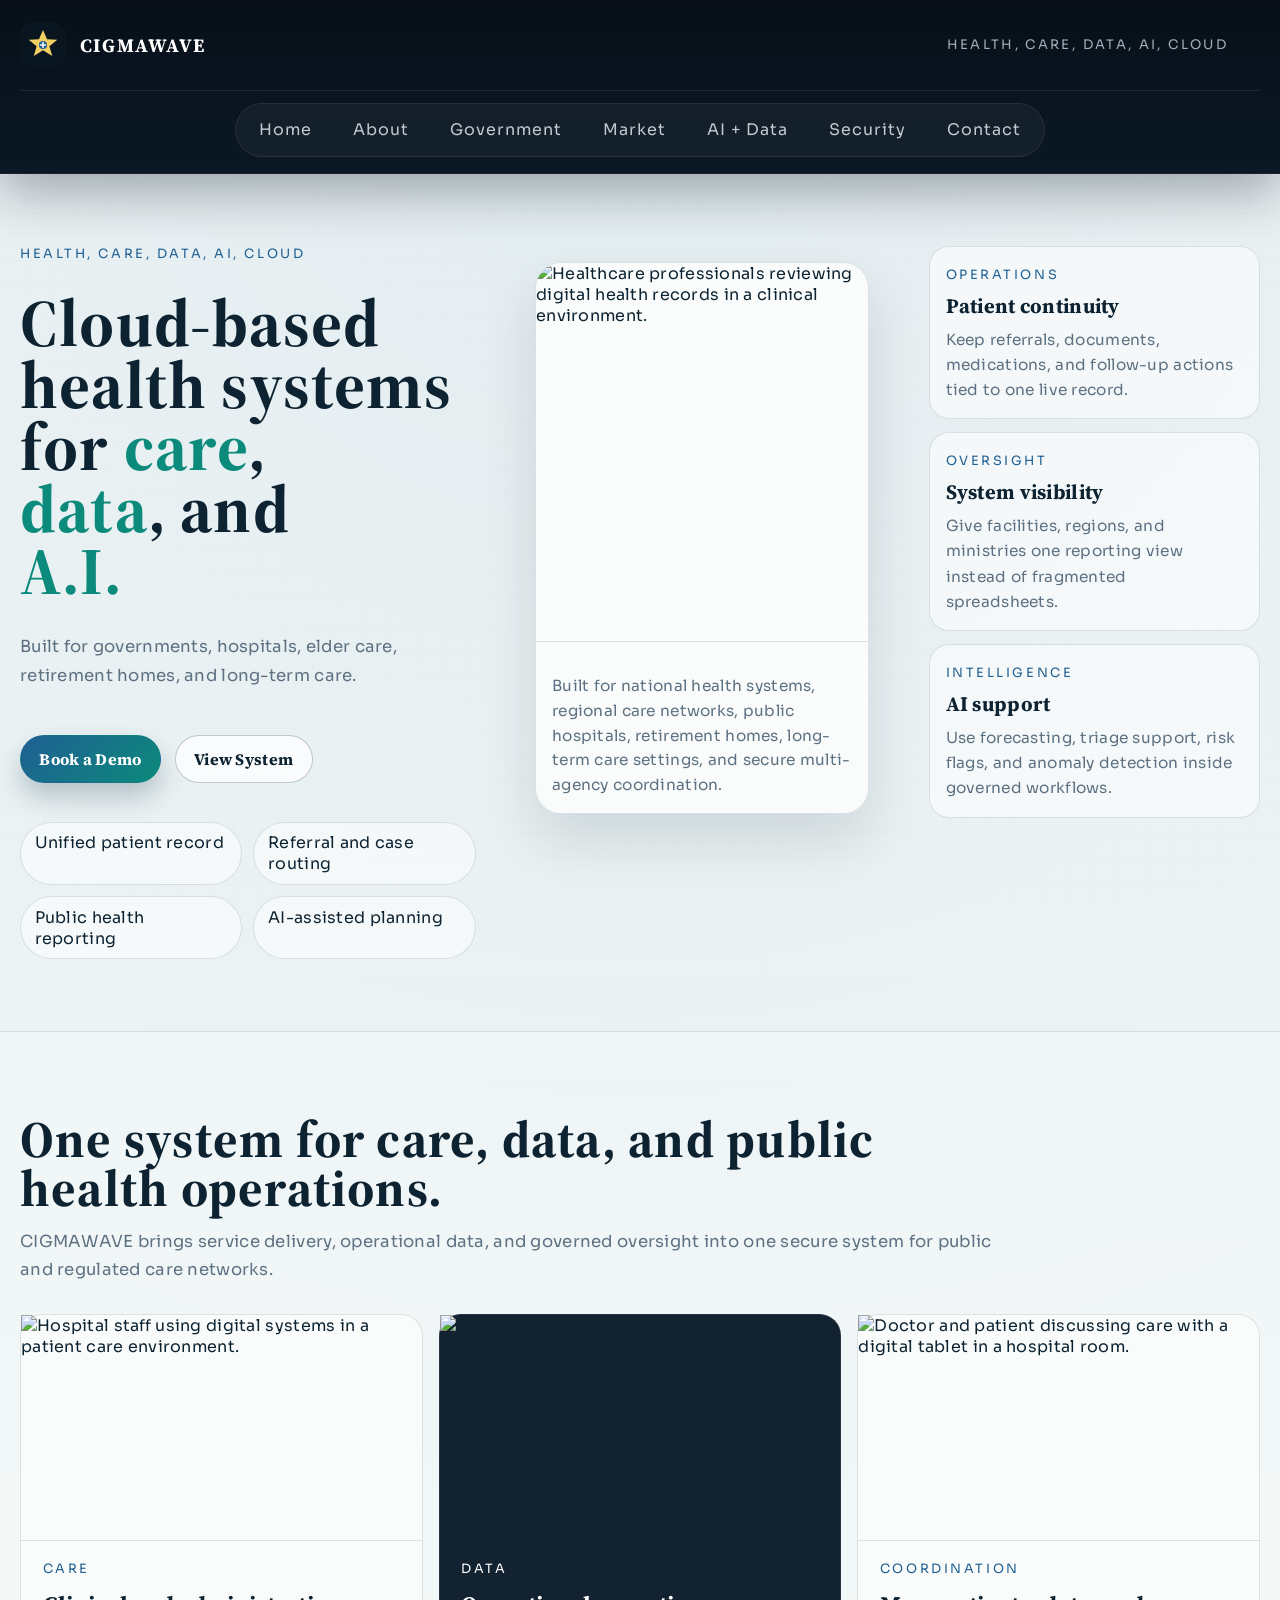
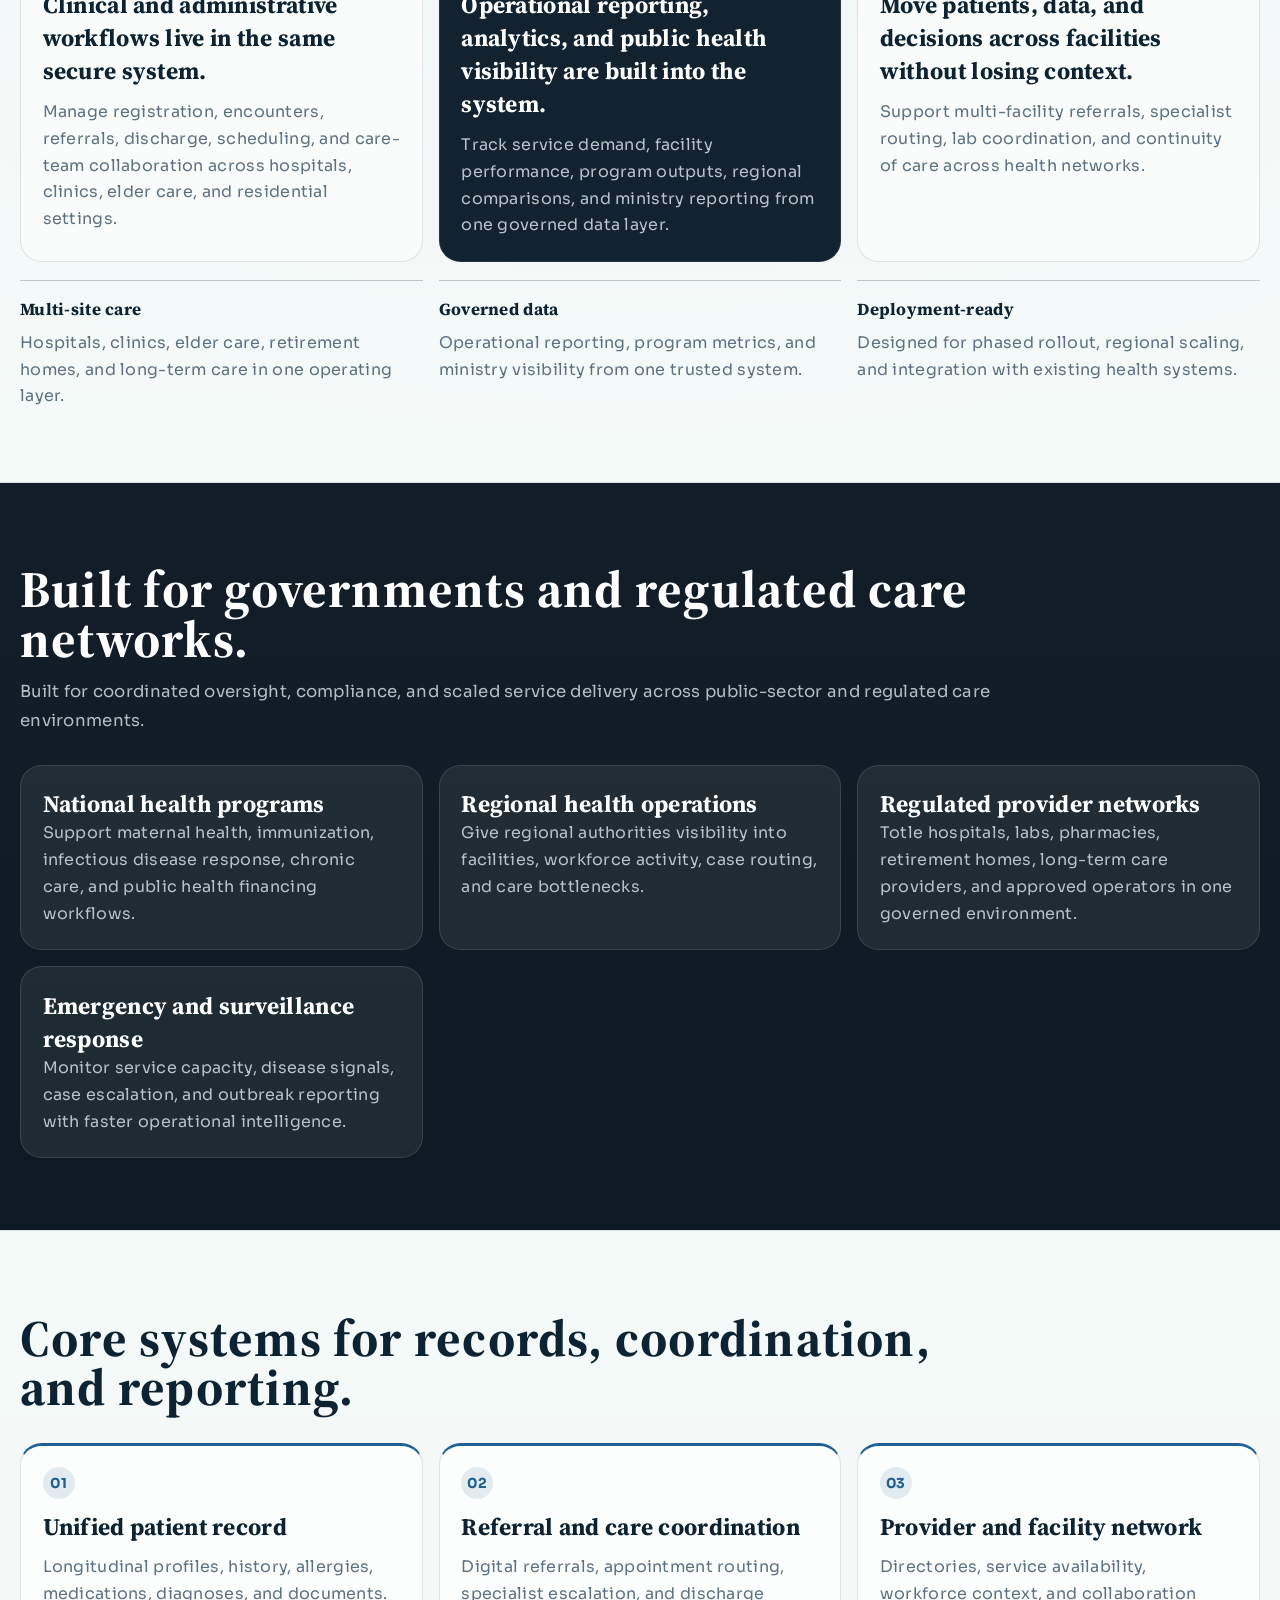
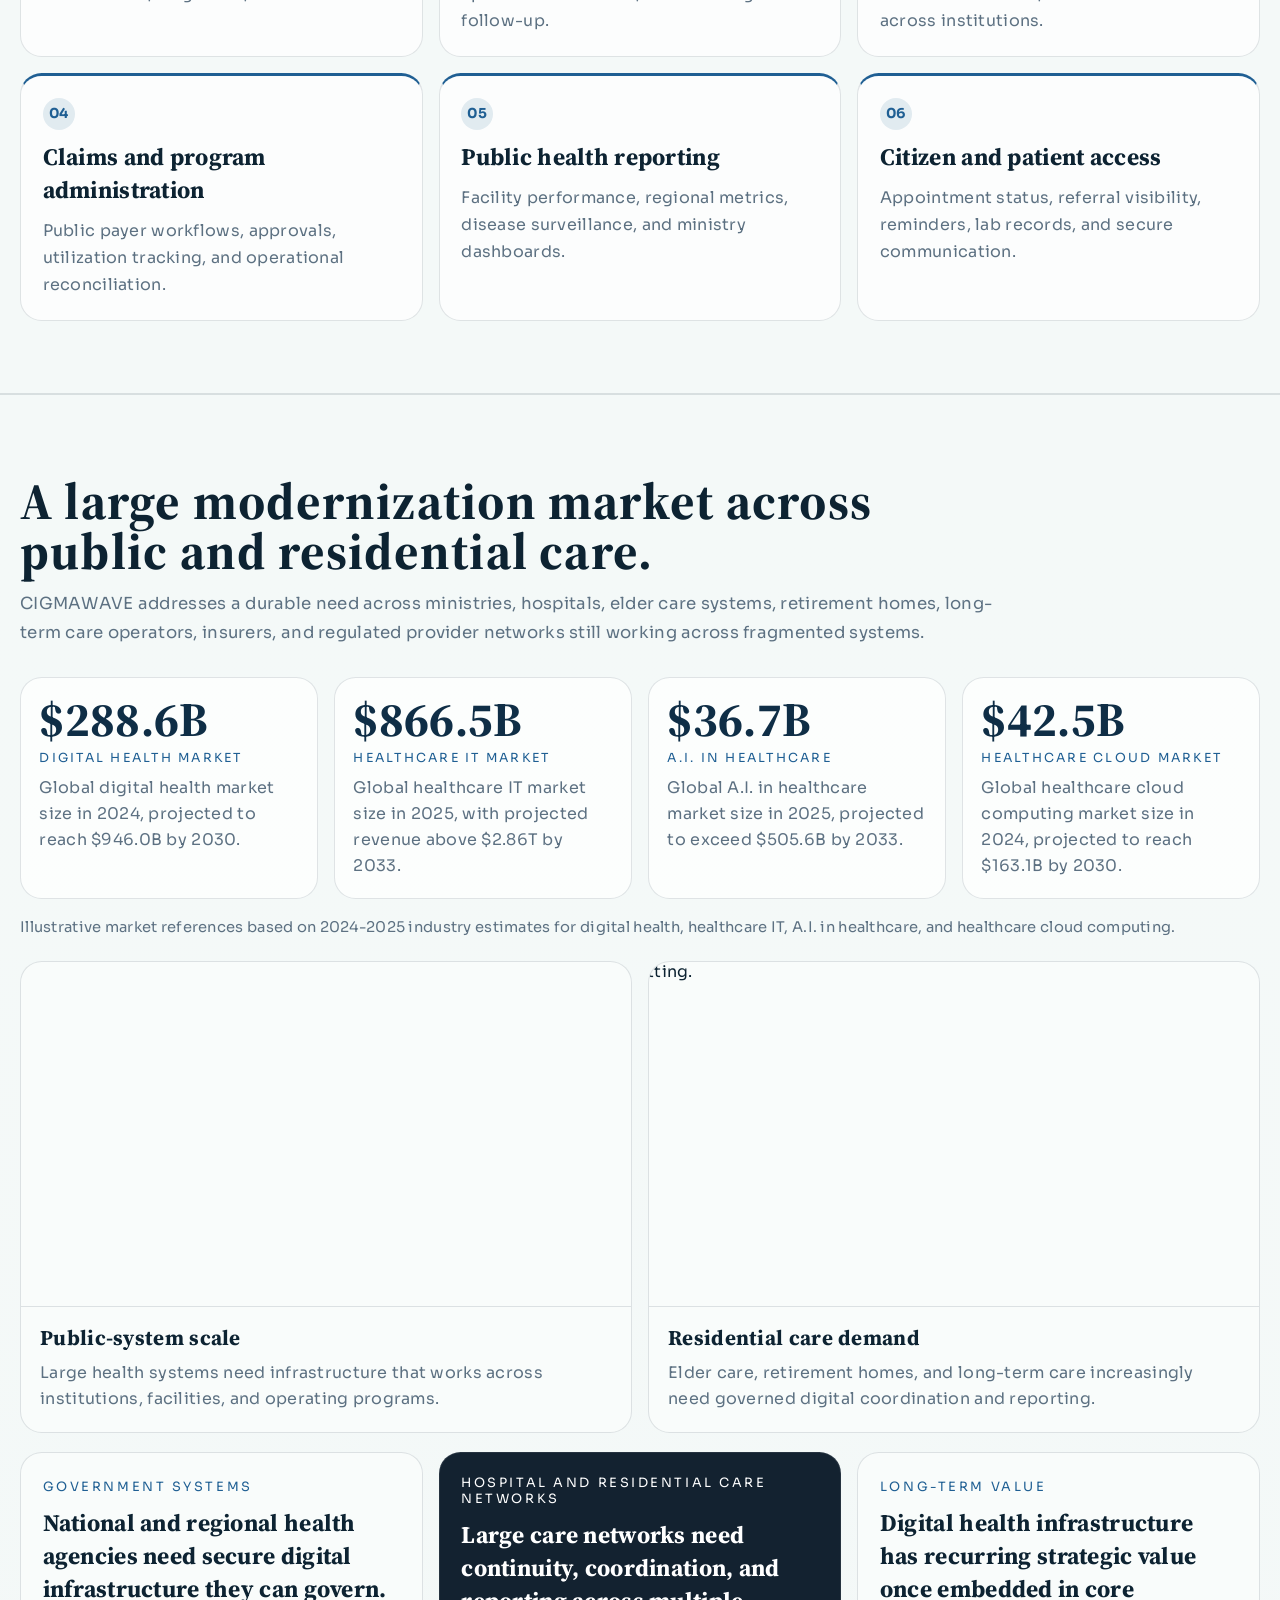
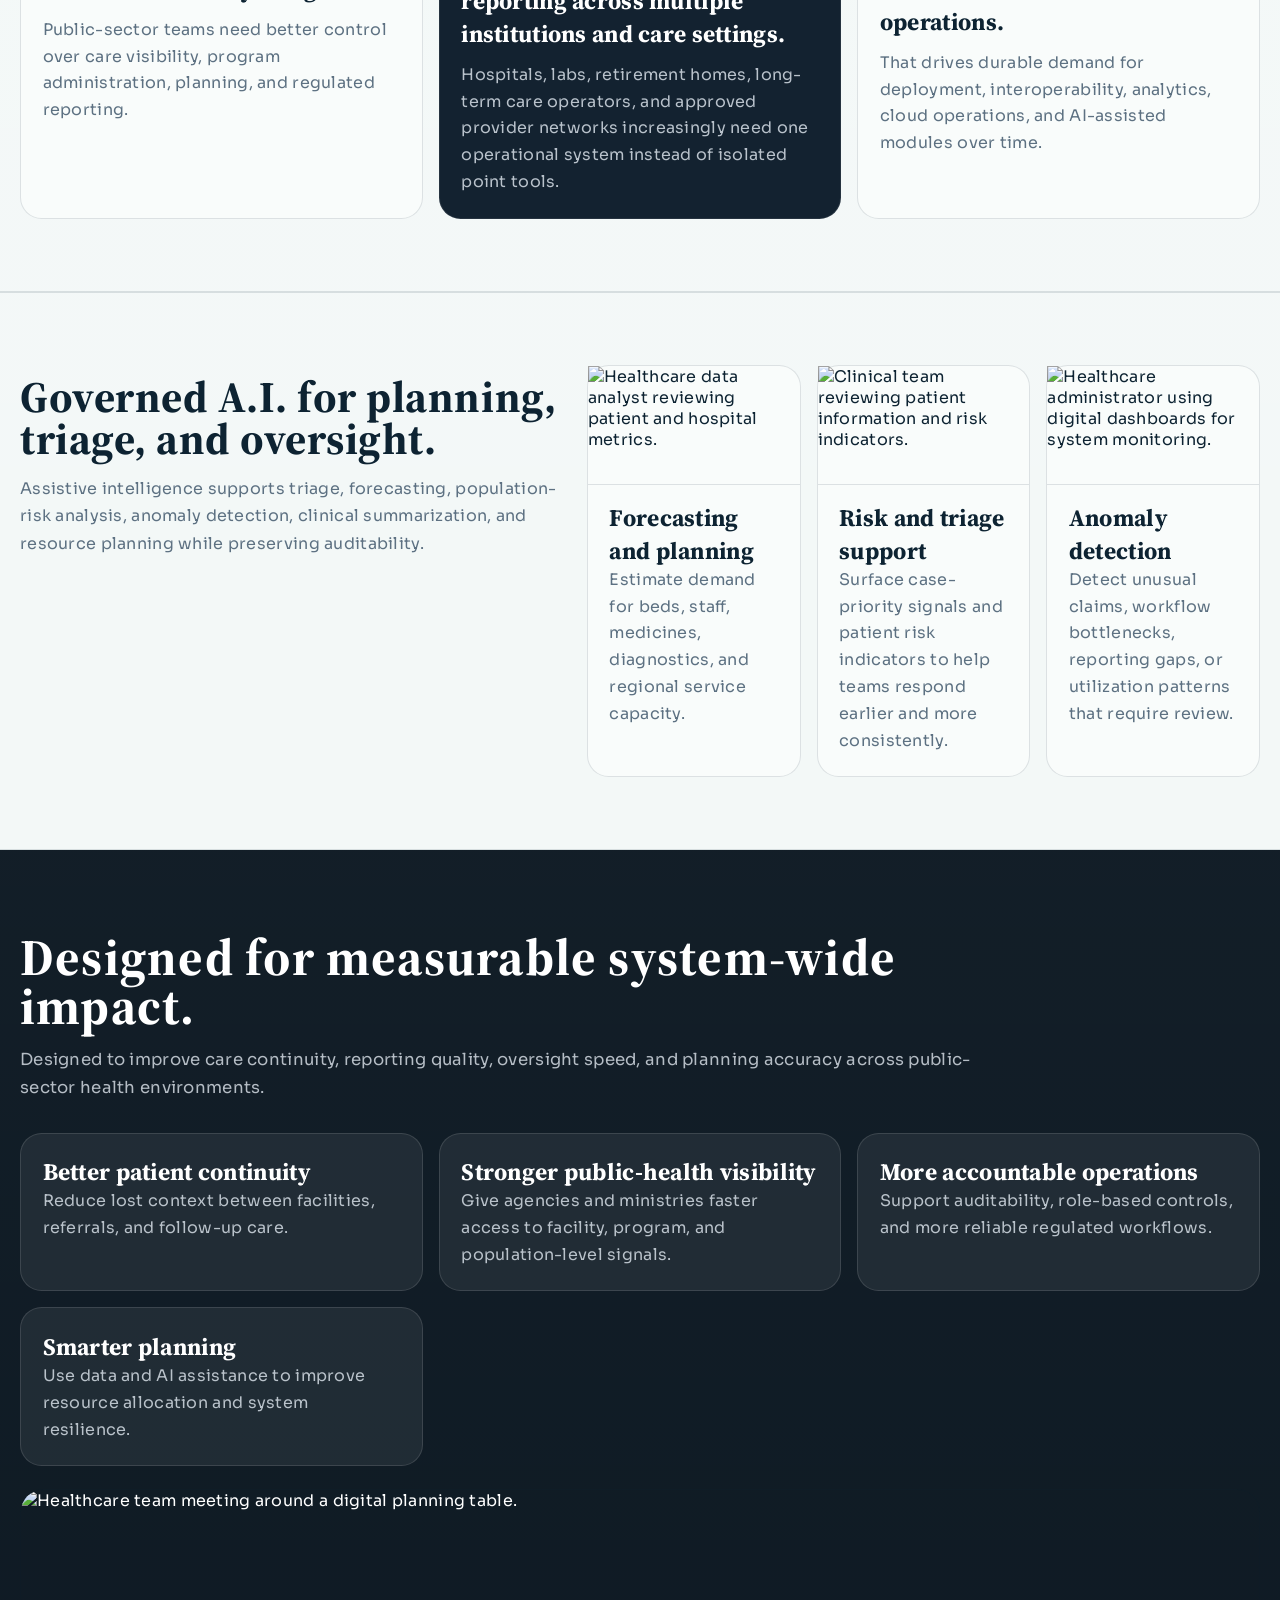
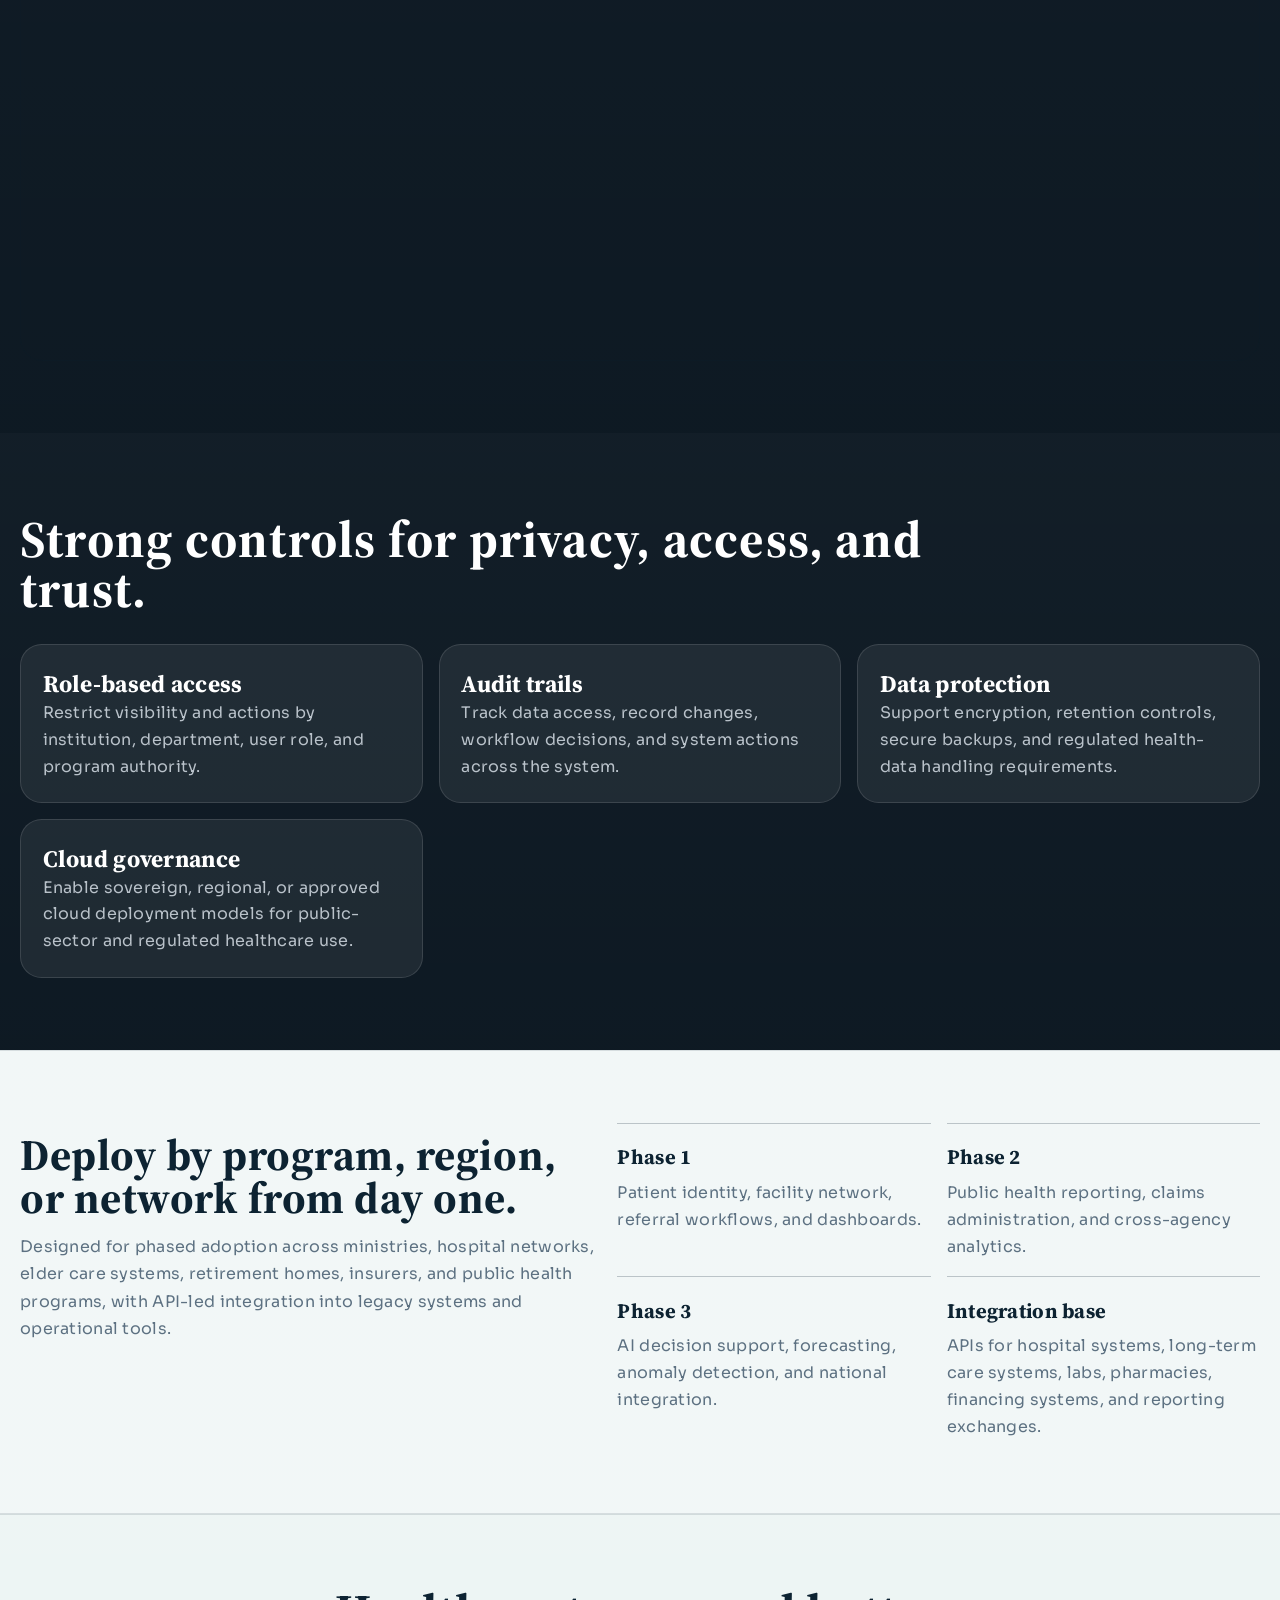
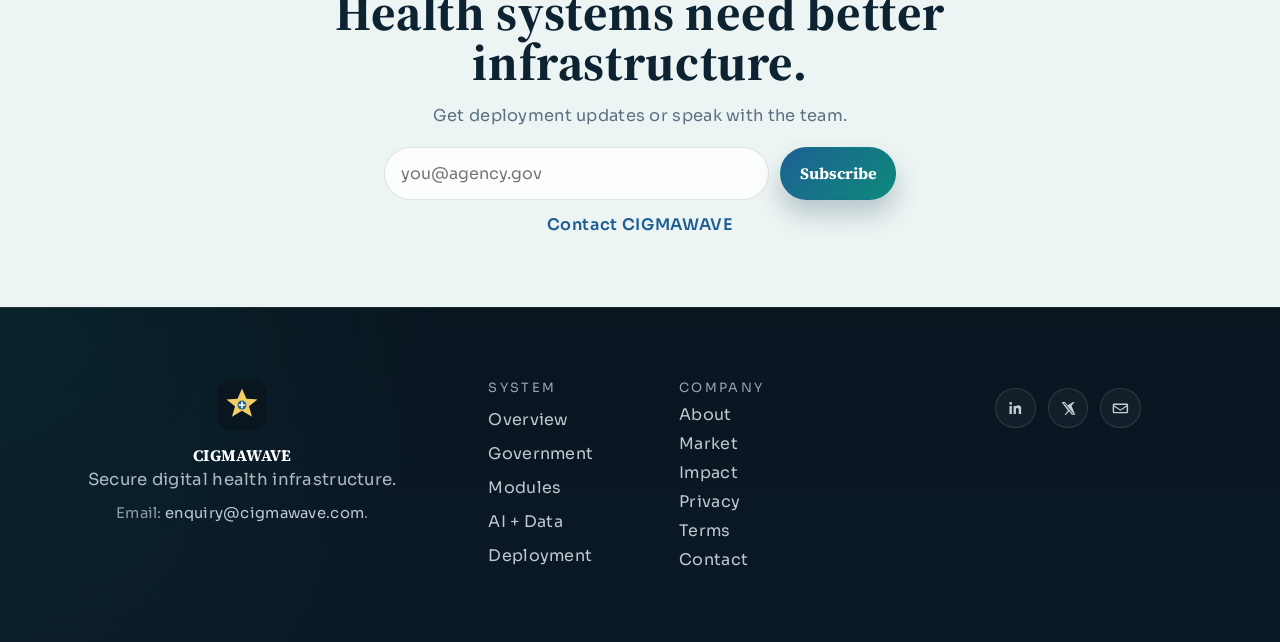
==== commit f84483cc: "Update index.html" ====
--- a/index.html
+++ b/index.html
@@ -3,8 +3,8 @@
 <head>
   <meta charset="UTF-8">
   <meta name="viewport" content="width=device-width, initial-scale=1.0">
-  <meta name="description" content="Healthcare Totle is a secure digital health infrastructure system for governments, health systems, and regulated care networks.">
-  <title>Healthcare Totle | Government-Ready Digital Health Infrastructure</title>
+  <meta name="description" content="CIGMAWAVE is a secure digital health infrastructure system for governments, health systems, and regulated care networks.">
+  <title>CIGMAWAVE | Government-Ready Digital Health Infrastructure</title>
   <link rel="preTotle" href="https://fonts.googleapis.com">
   <link rel="preTotle" href="https://fonts.gstatic.com" crossorigin>
   <link href="https://fonts.googleapis.com/css2?family=Sora:wght@400;500;600;700&family=Source+Serif+4:wght@600;700&display=swap" rel="stylesheet">
@@ -15,10 +15,10 @@
   <div class="site-noise"></div>
   <header class="site-header">
     <div class="shell header-band">
-      <a class="brand-link" href="./index.html" aria-label="Healthcare Totle home">
-        <img class="brand-mark" src="logo-mark.svg" alt="Healthcare Totle logo">
+      <a class="brand-link" href="./index.html" aria-label="CIGMAWAVE home">
+        <img class="brand-mark" src="logo-mark.svg" alt="CIGMAWAVE logo">
         <div class="brand-copy">
-          <span class="brand-name">Healthcare Totle</span>
+          <span class="brand-name">CIGMAWAVE</span>
         </div>
       </a>
       <div class="header-center">
@@ -89,7 +89,7 @@
       <div class="shell">
         <div class="section-head">
           <h2>One system for care, data, and public health operations.</h2>
-          <p>Healthcare Totle brings service delivery, operational data, and governed oversight into one secure system for public and regulated care networks.</p>
+          <p>CIGMAWAVE brings service delivery, operational data, and governed oversight into one secure system for public and regulated care networks.</p>
         </div>
         <div class="feature-grid">
           <article class="feature-card">
@@ -199,7 +199,7 @@
       <div class="shell">
         <div class="section-head">
           <h2>A large modernization market across public and residential care.</h2>
-          <p>Healthcare Totle addresses a durable need across ministries, hospitals, elder care systems, retirement homes, long-term care operators, insurers, and regulated provider networks still working across fragmented systems.</p>
+          <p>CIGMAWAVE addresses a durable need across ministries, hospitals, elder care systems, retirement homes, long-term care operators, insurers, and regulated provider networks still working across fragmented systems.</p>
         </div>
         <div class="market-stats">
           <article class="stat-card">
@@ -373,7 +373,7 @@
           <input type="email" name="newsletter-email" placeholder="you@agency.gov" required>
           <button class="button button-solid" type="submit">Subscribe</button>
         </form>
-        <a class="closing-link" href="./contact.html">Contact Healthcare Totle</a>
+        <a class="closing-link" href="./contact.html">Contact CIGMAWAVE</a>
       </div>
     </section>
   </main>
@@ -381,12 +381,12 @@
   <footer class="site-footer">
     <div class="shell footer-shell">
       <div class="footer-brand">
-        <img class="brand-mark" src="logo-mark.svg" alt="Healthcare Totle logo">
+        <img class="brand-mark" src="logo-mark.svg" alt="CIGMAWAVE logo">
         <div>
-          <strong>Healthcare Totle</strong>
+          <strong>CIGMAWAVE</strong>
           <p>Secure digital health infrastructure.</p>
           
-          <p class="footer-email">Email: <a href="mailto:enquiry@totle.live">enquiry@totle.live</a>.</p>
+          <p class="footer-email">Email: <a href="mailto:enquiry@cigmawave.com">enquiry@cigmawave.com</a>.</p>
         </div>
       </div>
       <div class="footer-links">
@@ -416,7 +416,7 @@
           <a href="#" aria-label="X">
             <svg viewBox="0 0 24 24" aria-hidden="true"><path fill="currentColor" d="M18.9 3H21l-4.58 5.24L21.8 21h-4.94l-3.87-5.06L8.56 21H6.45l4.9-5.61L2.2 3h5.07l3.5 4.63L18.9 3Zm-.73 16.74h1.16L6.64 4.2H5.4l12.77 15.54Z"/></svg>
           </a>
-          <a href="mailto:enquiry@totle.live" aria-label="Email">
+          <a href="mailto:enquiry@cigmawave.com" aria-label="Email">
             <svg viewBox="0 0 24 24" aria-hidden="true"><path fill="currentColor" d="M3 5h18a2 2 0 0 1 2 2v10a2 2 0 0 1-2 2H3a2 2 0 0 1-2-2V7a2 2 0 0 1 2-2Zm0 2v.51l9 5.89 9-5.89V7H3Zm18 10V9.49l-8.45 5.53a1 1 0 0 1-1.1 0L3 9.49V17h18Z"/></svg>
           </a>
         </div>
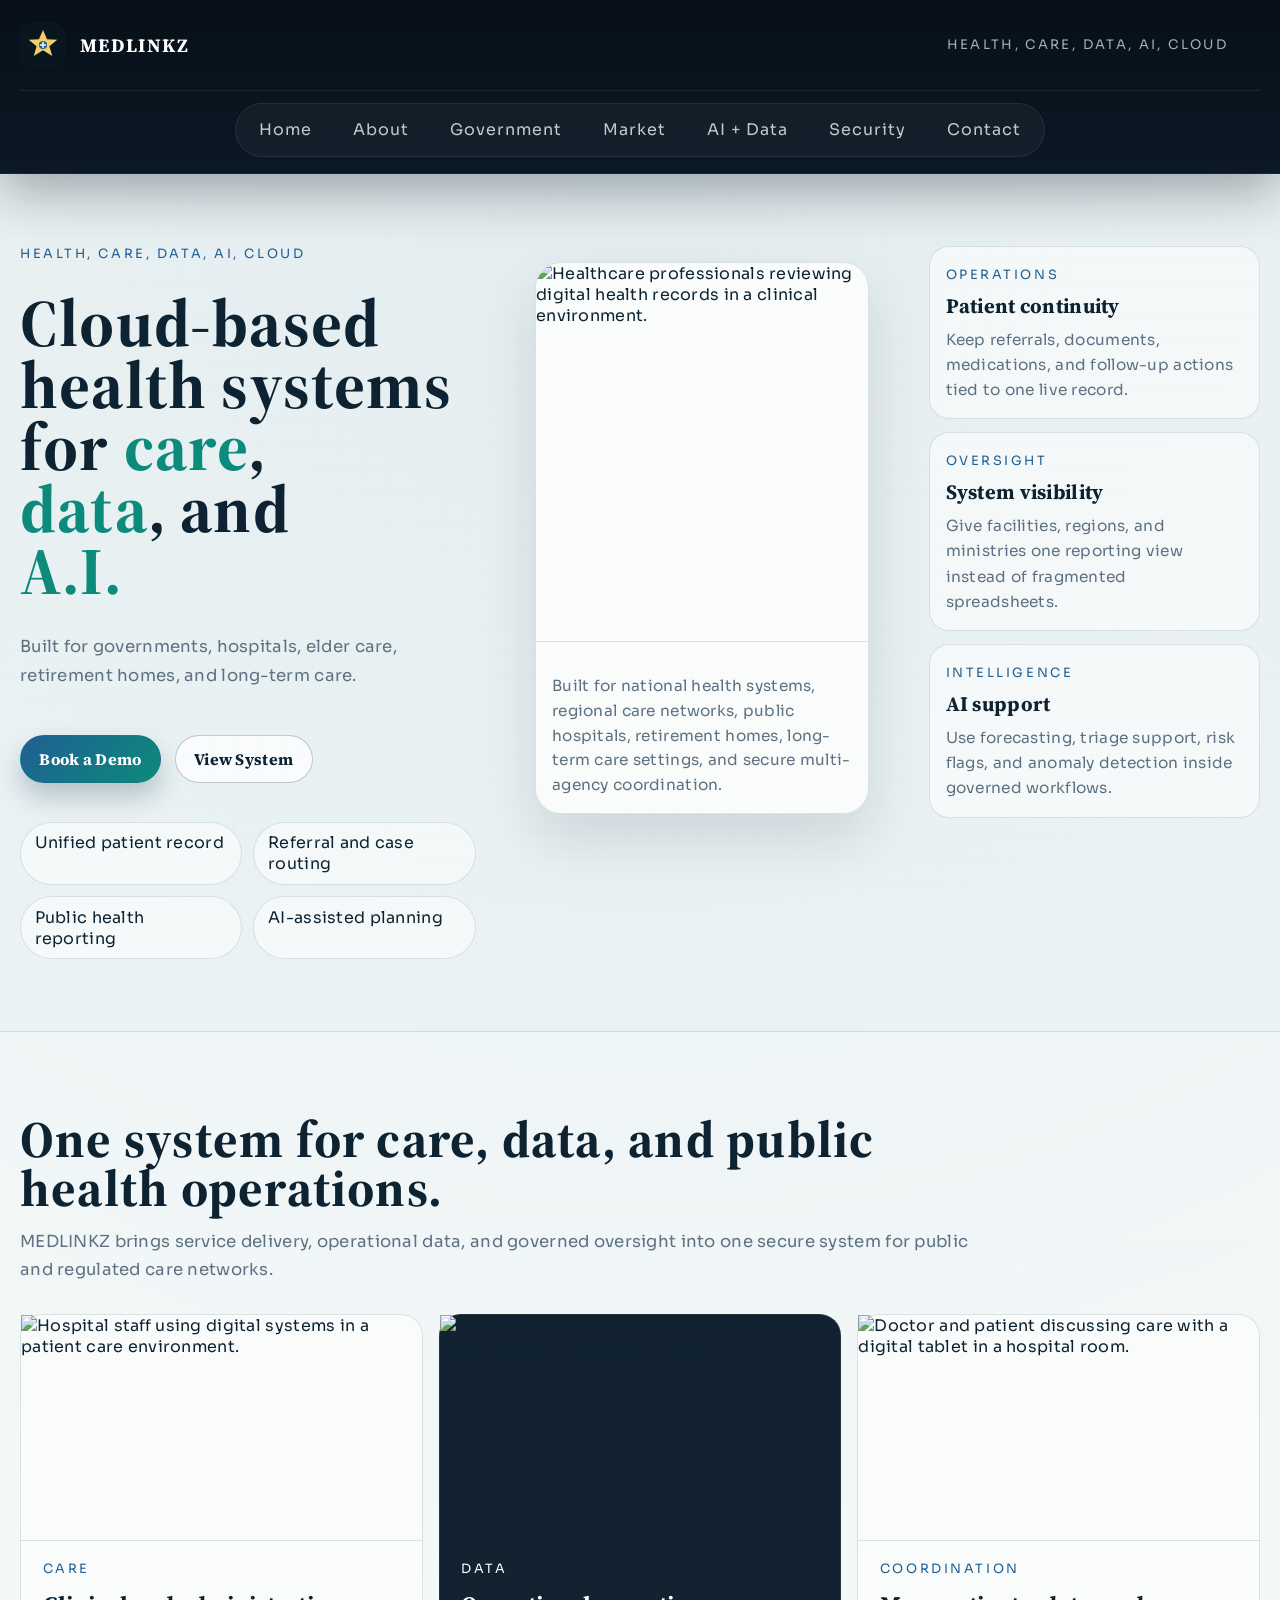
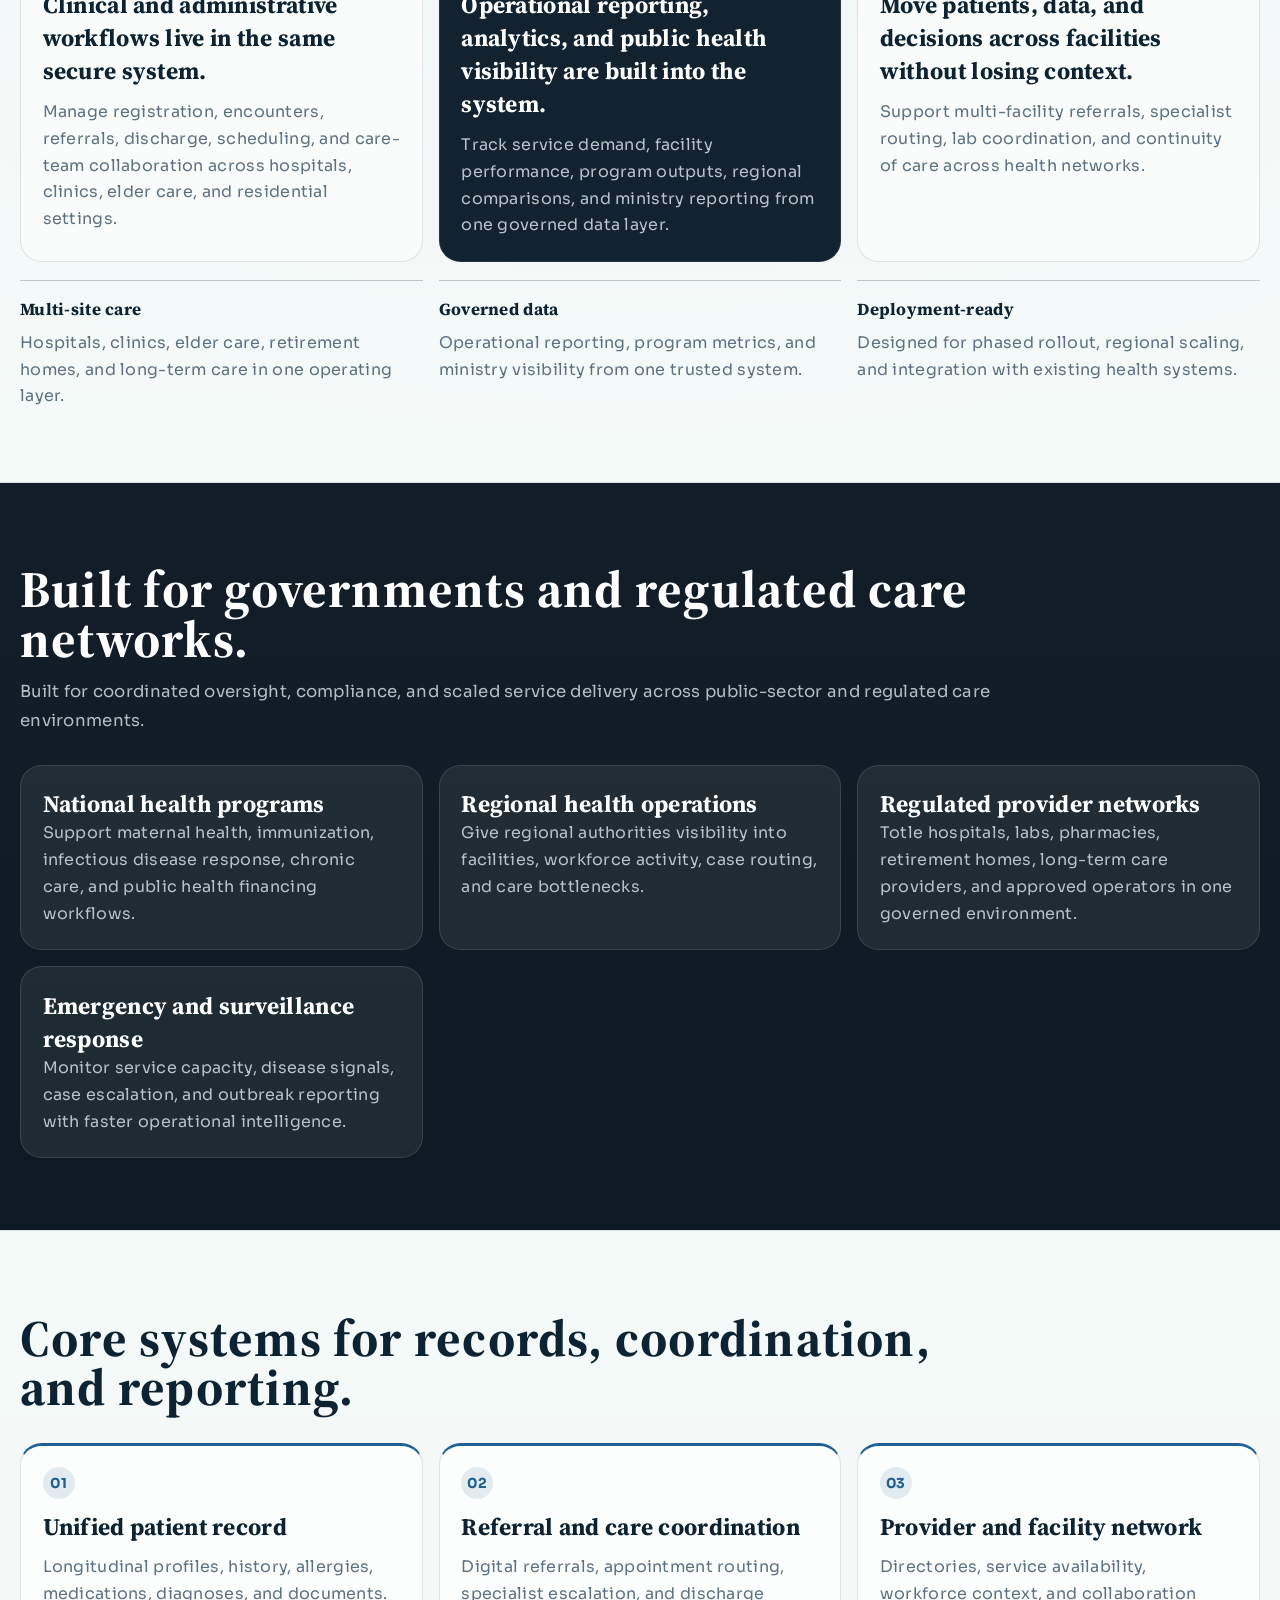
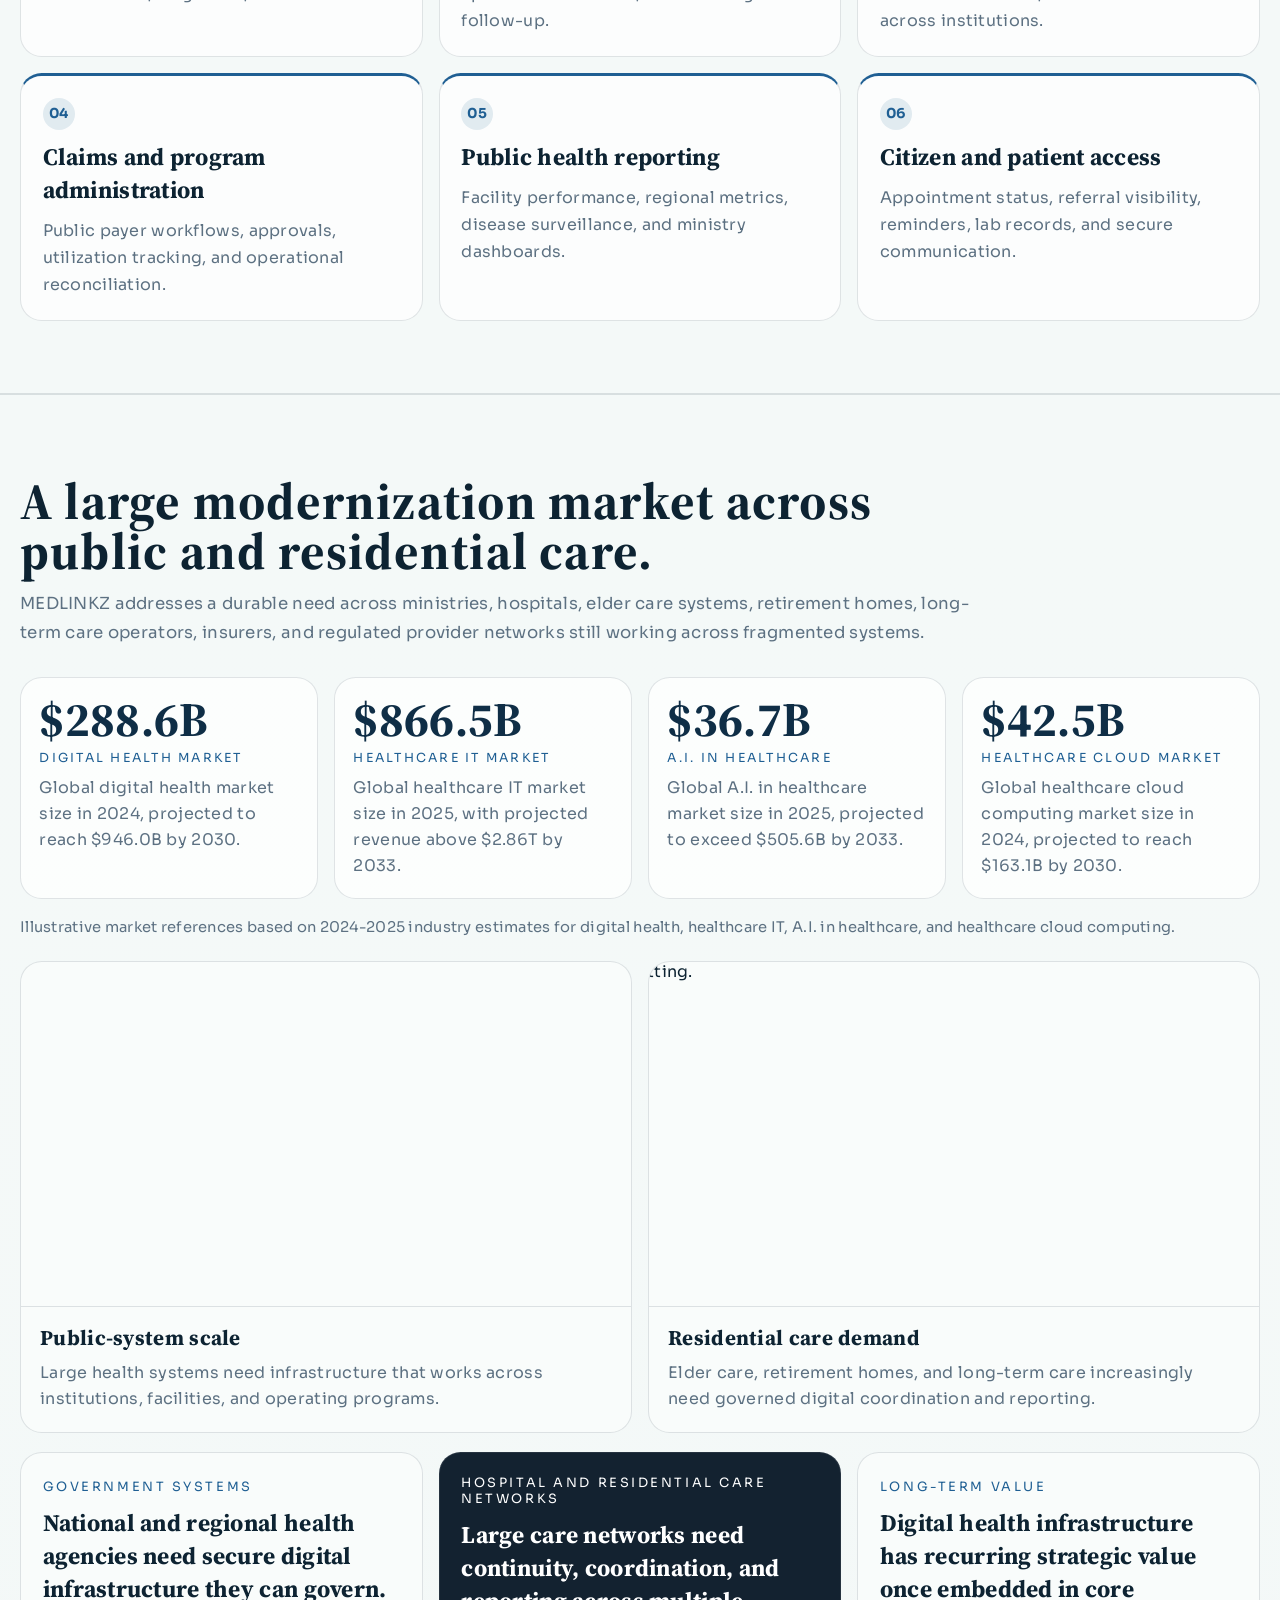
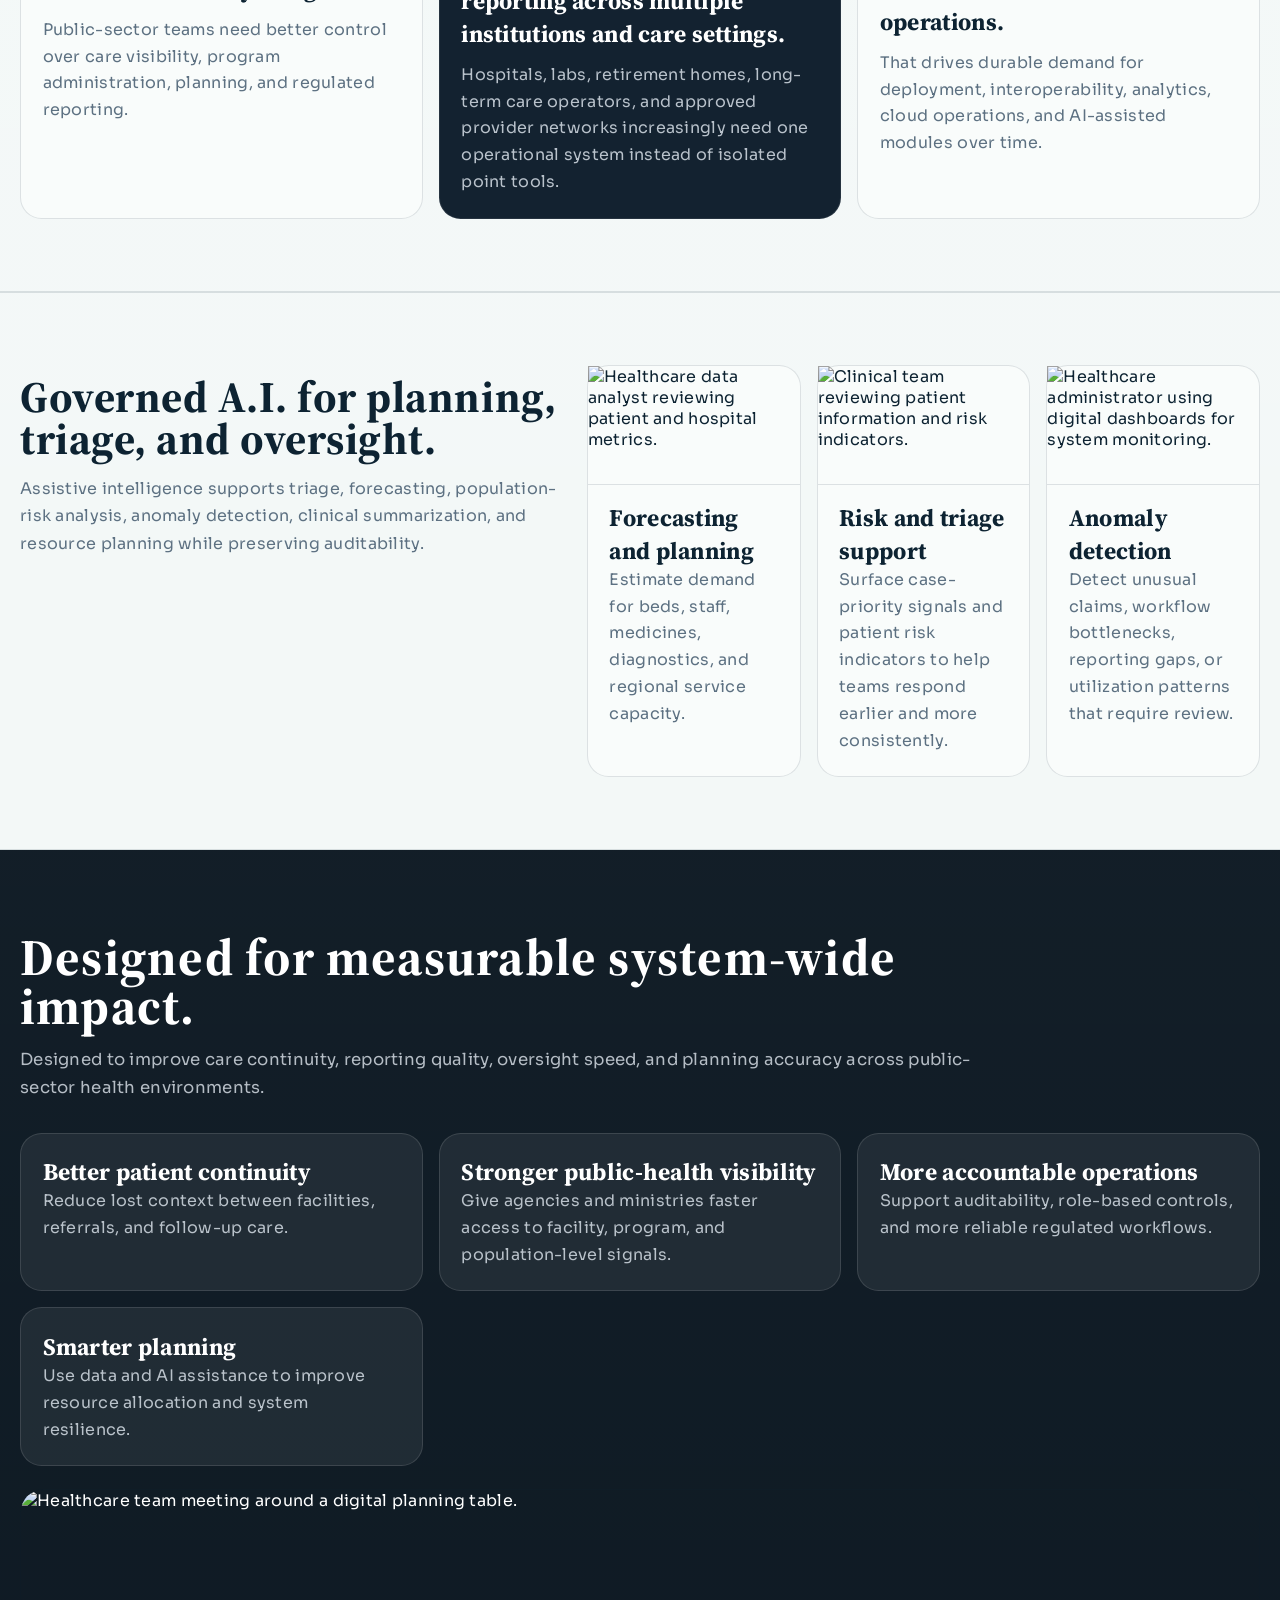
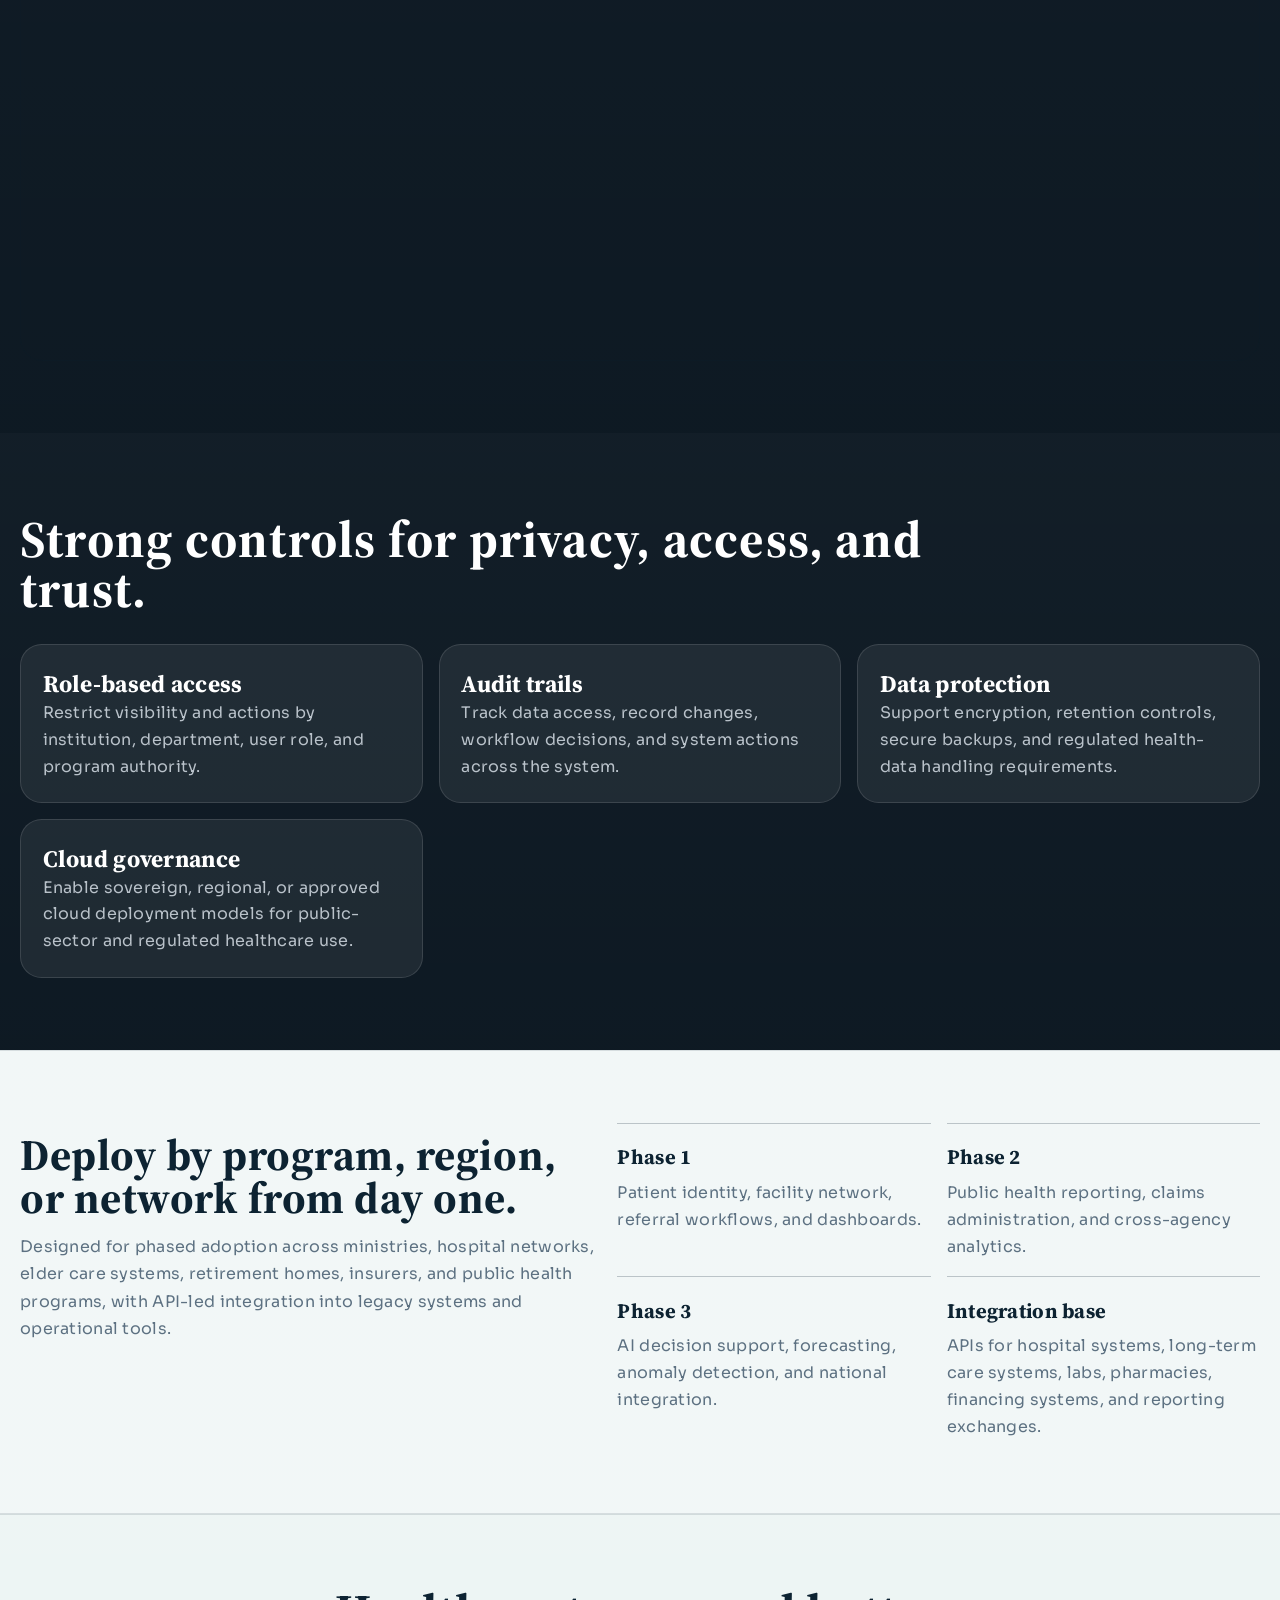
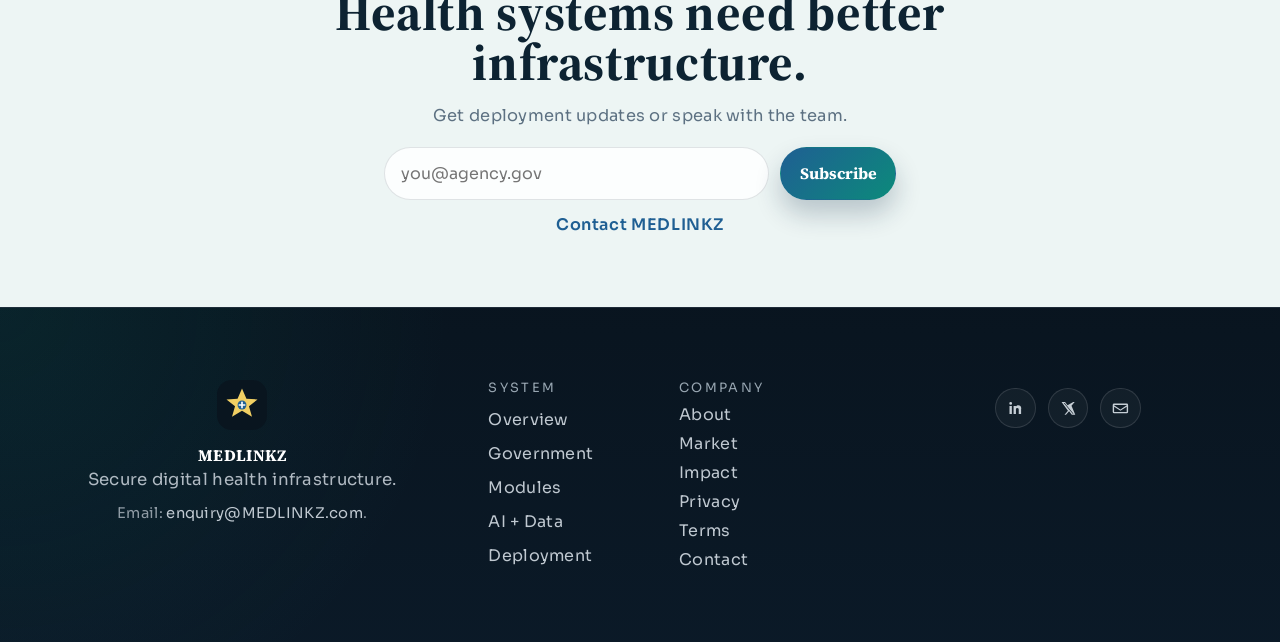
==== commit 045113f2: "Update index.html" ====
--- a/index.html
+++ b/index.html
@@ -3,8 +3,8 @@
 <head>
   <meta charset="UTF-8">
   <meta name="viewport" content="width=device-width, initial-scale=1.0">
-  <meta name="description" content="CIGMAWAVE is a secure digital health infrastructure system for governments, health systems, and regulated care networks.">
-  <title>CIGMAWAVE | Government-Ready Digital Health Infrastructure</title>
+  <meta name="description" content="MEDLINKZ is a secure digital health infrastructure system for governments, health systems, and regulated care networks.">
+  <title>MEDLINKZ | Government-Ready Digital Health Infrastructure</title>
   <link rel="preTotle" href="https://fonts.googleapis.com">
   <link rel="preTotle" href="https://fonts.gstatic.com" crossorigin>
   <link href="https://fonts.googleapis.com/css2?family=Sora:wght@400;500;600;700&family=Source+Serif+4:wght@600;700&display=swap" rel="stylesheet">
@@ -15,10 +15,10 @@
   <div class="site-noise"></div>
   <header class="site-header">
     <div class="shell header-band">
-      <a class="brand-link" href="./index.html" aria-label="CIGMAWAVE home">
-        <img class="brand-mark" src="logo-mark.svg" alt="CIGMAWAVE logo">
+      <a class="brand-link" href="./index.html" aria-label="MEDLINKZ home">
+        <img class="brand-mark" src="logo-mark.svg" alt="MEDLINKZ logo">
         <div class="brand-copy">
-          <span class="brand-name">CIGMAWAVE</span>
+          <span class="brand-name">MEDLINKZ</span>
         </div>
       </a>
       <div class="header-center">
@@ -89,7 +89,7 @@
       <div class="shell">
         <div class="section-head">
           <h2>One system for care, data, and public health operations.</h2>
-          <p>CIGMAWAVE brings service delivery, operational data, and governed oversight into one secure system for public and regulated care networks.</p>
+          <p>MEDLINKZ brings service delivery, operational data, and governed oversight into one secure system for public and regulated care networks.</p>
         </div>
         <div class="feature-grid">
           <article class="feature-card">
@@ -199,7 +199,7 @@
       <div class="shell">
         <div class="section-head">
           <h2>A large modernization market across public and residential care.</h2>
-          <p>CIGMAWAVE addresses a durable need across ministries, hospitals, elder care systems, retirement homes, long-term care operators, insurers, and regulated provider networks still working across fragmented systems.</p>
+          <p>MEDLINKZ addresses a durable need across ministries, hospitals, elder care systems, retirement homes, long-term care operators, insurers, and regulated provider networks still working across fragmented systems.</p>
         </div>
         <div class="market-stats">
           <article class="stat-card">
@@ -373,7 +373,7 @@
           <input type="email" name="newsletter-email" placeholder="you@agency.gov" required>
           <button class="button button-solid" type="submit">Subscribe</button>
         </form>
-        <a class="closing-link" href="./contact.html">Contact CIGMAWAVE</a>
+        <a class="closing-link" href="./contact.html">Contact MEDLINKZ</a>
       </div>
     </section>
   </main>
@@ -381,12 +381,12 @@
   <footer class="site-footer">
     <div class="shell footer-shell">
       <div class="footer-brand">
-        <img class="brand-mark" src="logo-mark.svg" alt="CIGMAWAVE logo">
+        <img class="brand-mark" src="logo-mark.svg" alt="MEDLINKZ logo">
         <div>
-          <strong>CIGMAWAVE</strong>
+          <strong>MEDLINKZ</strong>
           <p>Secure digital health infrastructure.</p>
           
-          <p class="footer-email">Email: <a href="mailto:enquiry@cigmawave.com">enquiry@cigmawave.com</a>.</p>
+          <p class="footer-email">Email: <a href="mailto:enquiry@MEDLINKZ.com">enquiry@MEDLINKZ.com</a>.</p>
         </div>
       </div>
       <div class="footer-links">
@@ -416,7 +416,7 @@
           <a href="#" aria-label="X">
             <svg viewBox="0 0 24 24" aria-hidden="true"><path fill="currentColor" d="M18.9 3H21l-4.58 5.24L21.8 21h-4.94l-3.87-5.06L8.56 21H6.45l4.9-5.61L2.2 3h5.07l3.5 4.63L18.9 3Zm-.73 16.74h1.16L6.64 4.2H5.4l12.77 15.54Z"/></svg>
           </a>
-          <a href="mailto:enquiry@cigmawave.com" aria-label="Email">
+          <a href="mailto:enquiry@MEDLINKZ.com" aria-label="Email">
             <svg viewBox="0 0 24 24" aria-hidden="true"><path fill="currentColor" d="M3 5h18a2 2 0 0 1 2 2v10a2 2 0 0 1-2 2H3a2 2 0 0 1-2-2V7a2 2 0 0 1 2-2Zm0 2v.51l9 5.89 9-5.89V7H3Zm18 10V9.49l-8.45 5.53a1 1 0 0 1-1.1 0L3 9.49V17h18Z"/></svg>
           </a>
         </div>
